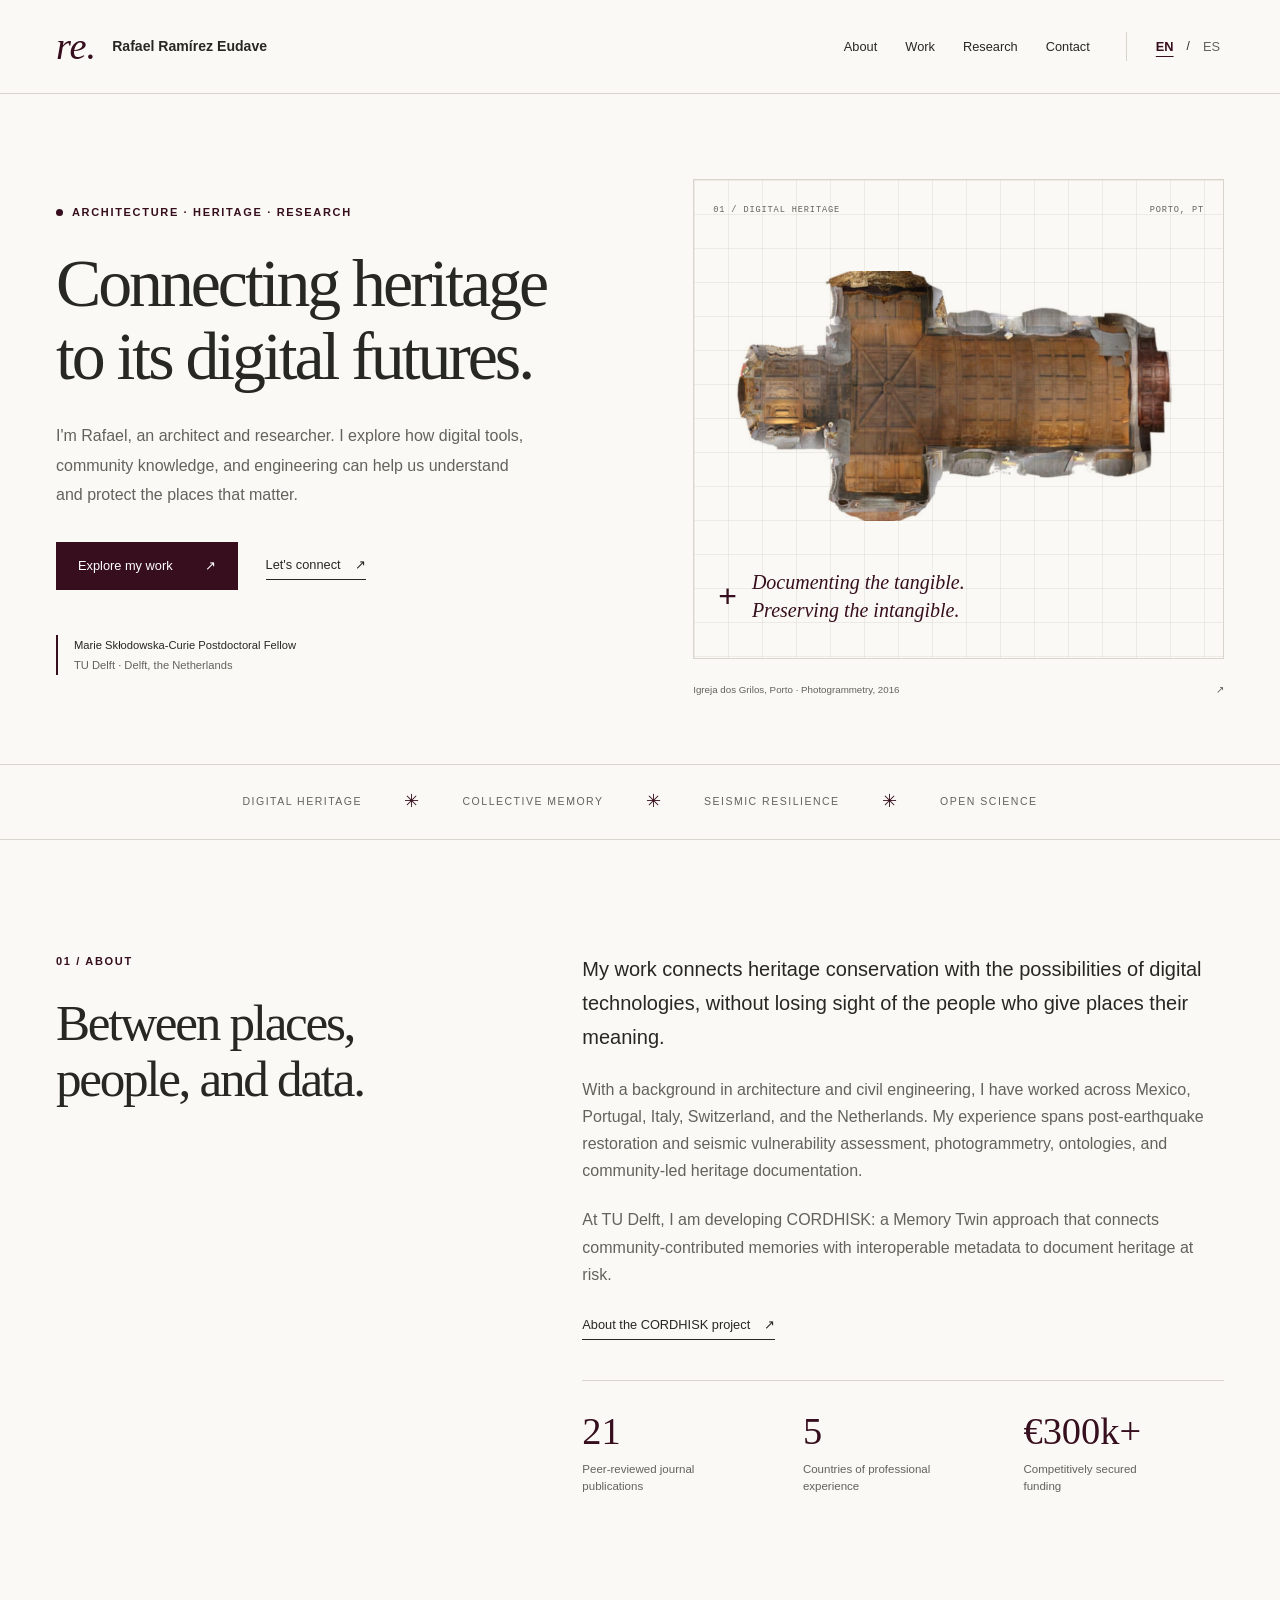
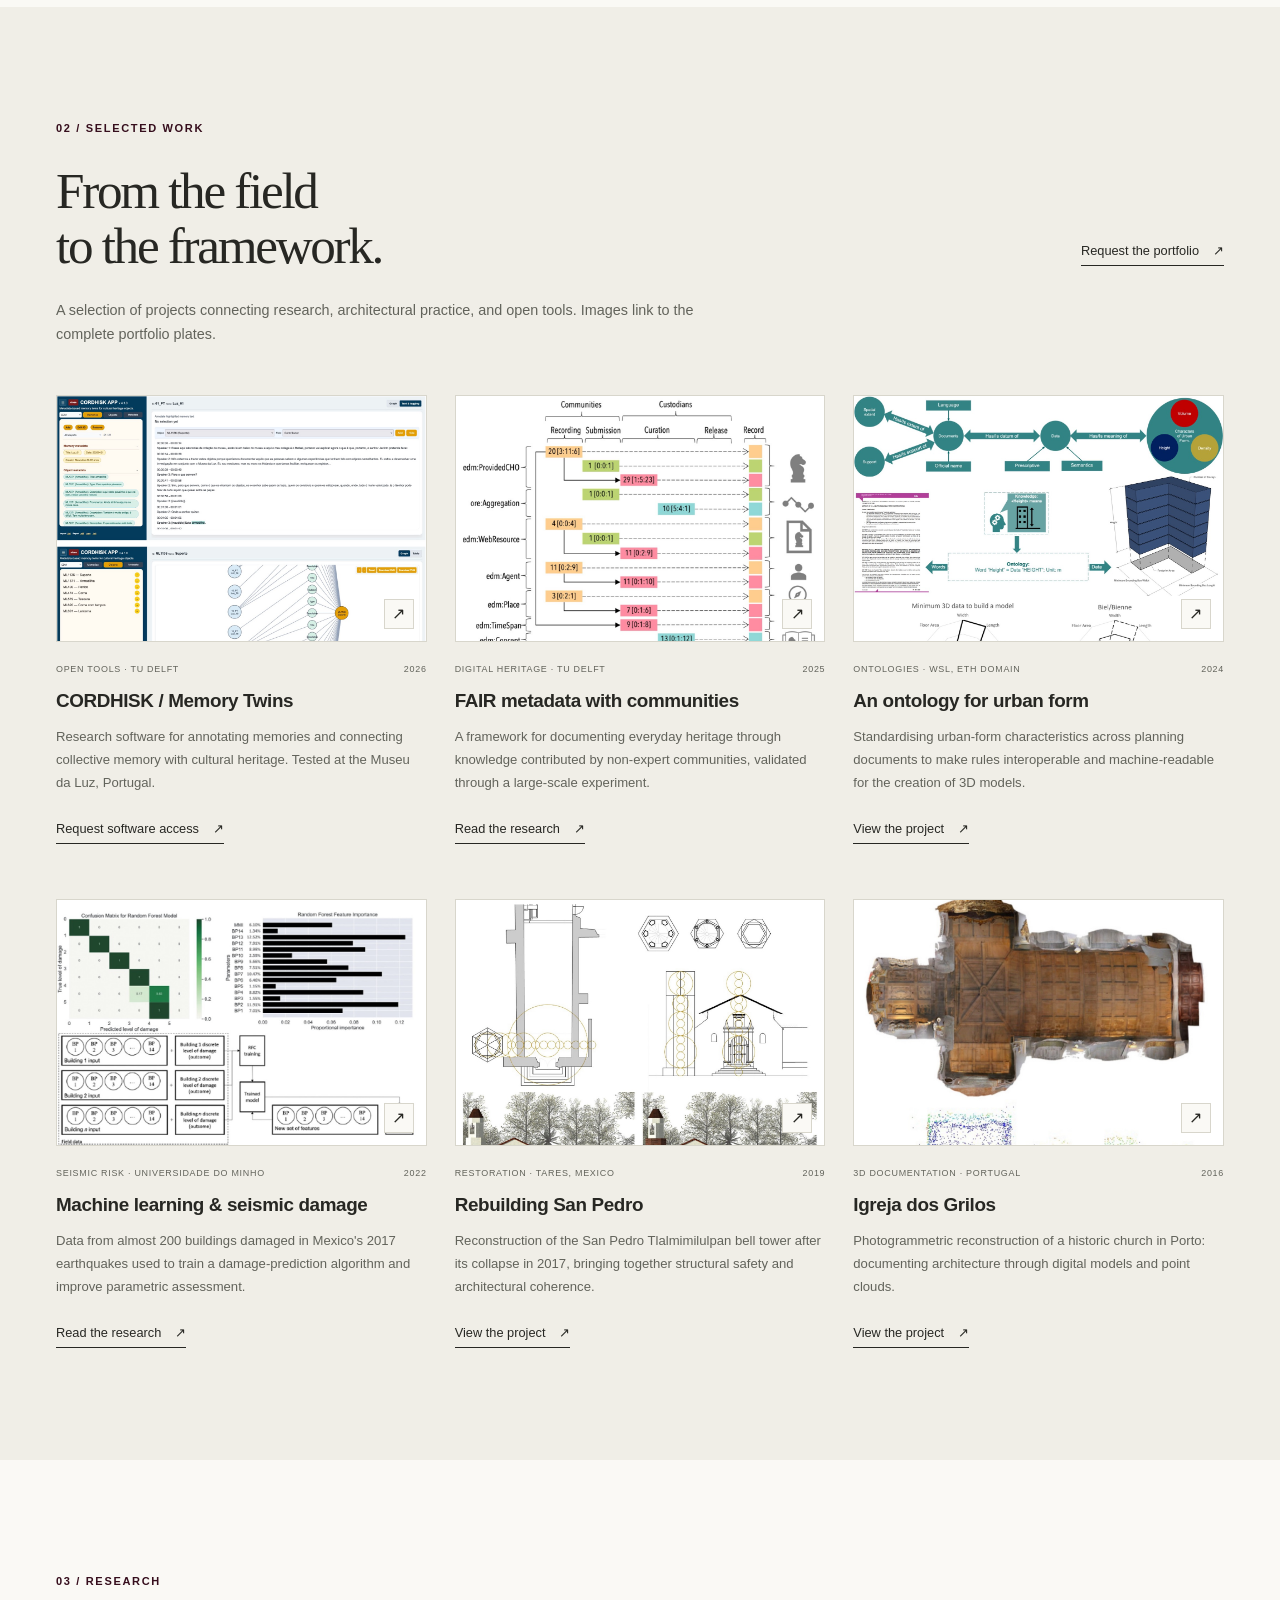
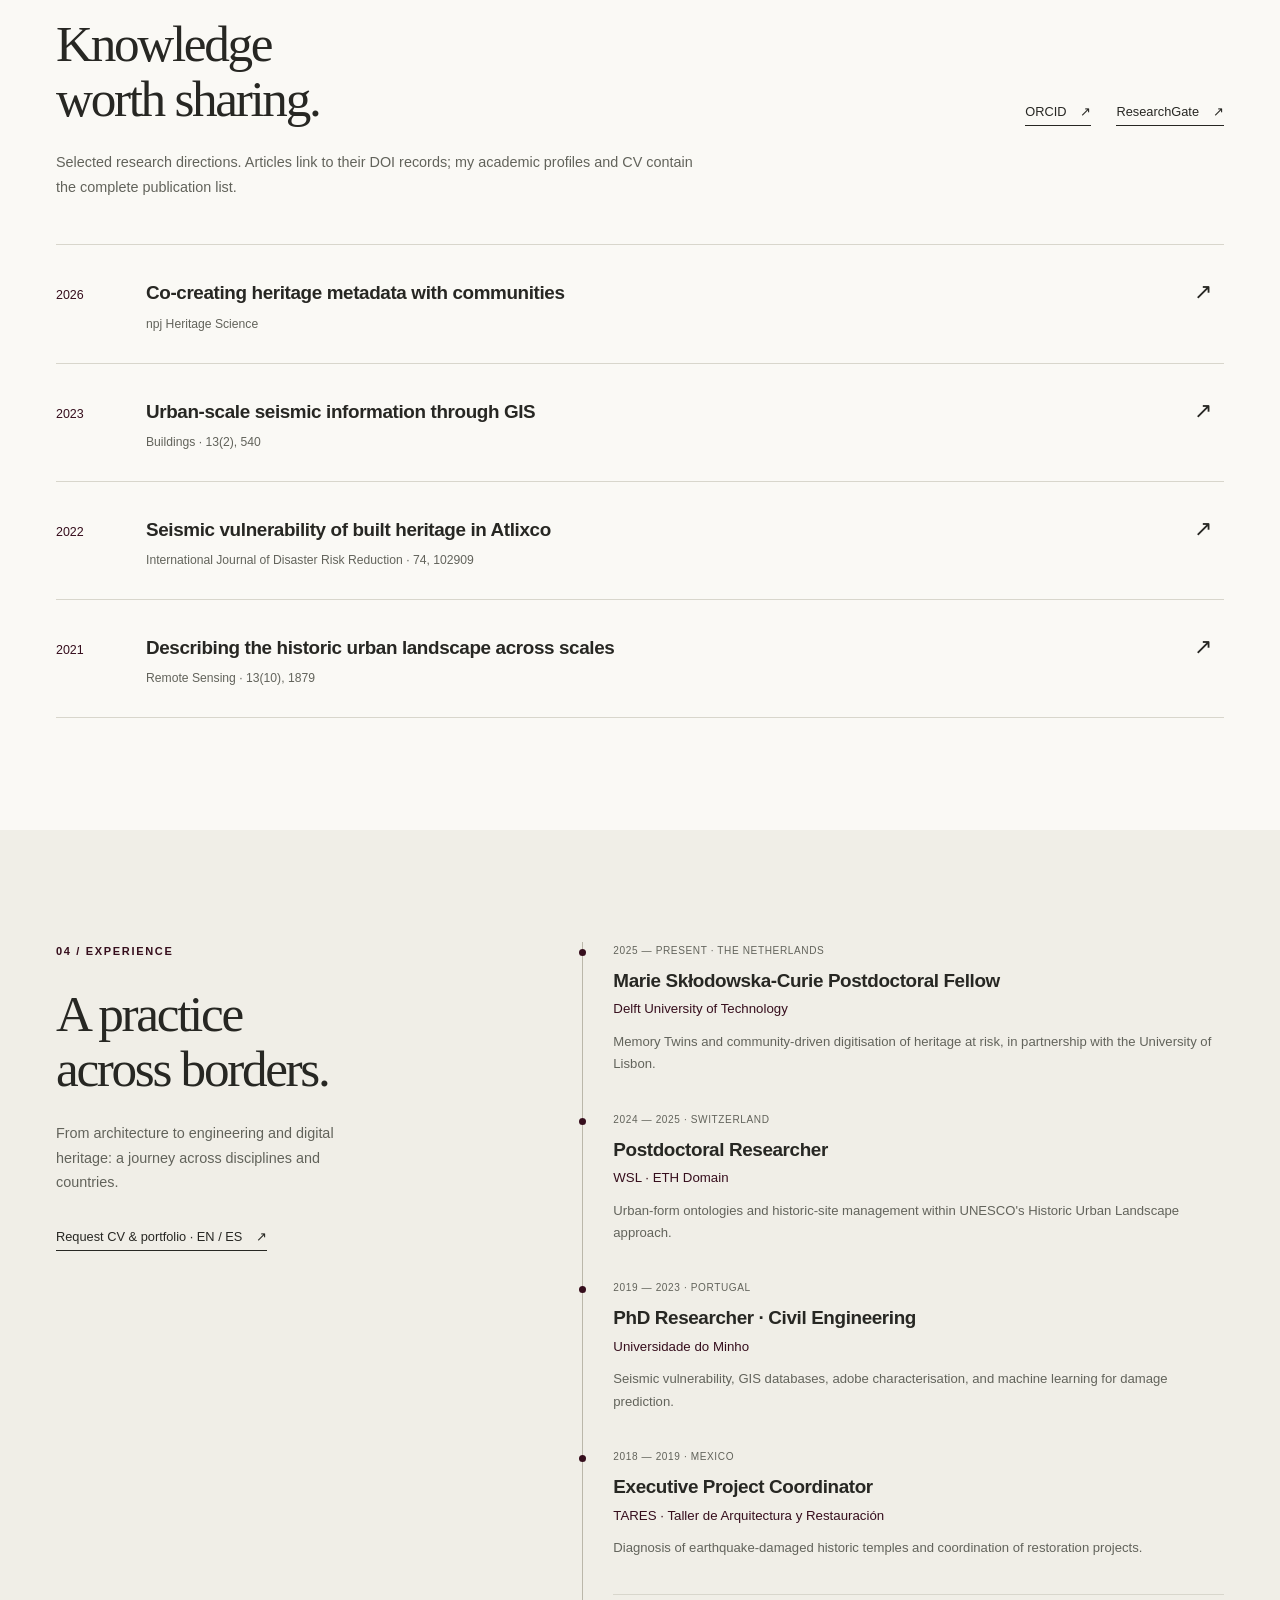
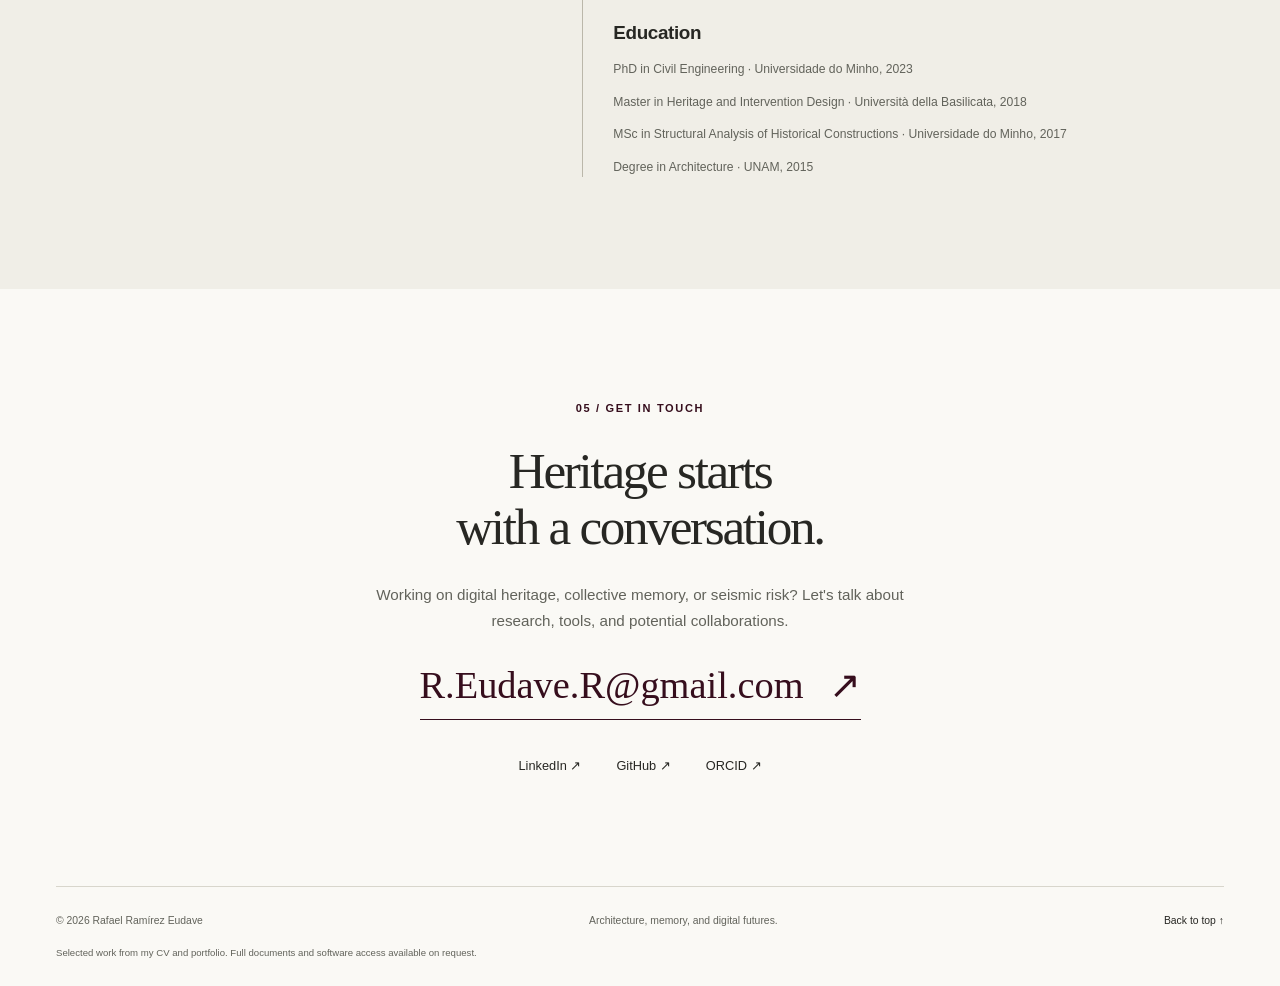
==== index.html @ 43db98e4 "Create bilingual personal website for GitHub Pages Co-authored-by: Copilot <223556219+Copilot@users." ====
<!doctype html>
<html lang="en">
<head>
  <meta charset="utf-8">
  <meta name="viewport" content="width=device-width, initial-scale=1">
  <title>Rafael Ramírez Eudave | Heritage, research &amp; digital futures</title>
  <meta name="description" content="Rafael Ramírez Eudave is an architect and researcher working across digital heritage, community memory, and seismic risk. Marie Skłodowska-Curie Fellow at TU Delft.">
  <meta name="theme-color" content="#360e1d">
  <meta property="og:title" content="Rafael Ramírez Eudave | Heritage, research &amp; digital futures">
  <meta property="og:description" content="Architecture, digital heritage, community memory, and seismic risk. Explore selected projects and research.">
  <meta property="og:type" content="website">
  <meta property="og:url" content="https://r-eudave.github.io/">
  <meta property="og:image" content="https://r-eudave.github.io/assets/heritage-model.jpg">
  <meta property="og:image:alt" content="Photogrammetric reconstruction of the Igreja dos Grilos in Porto">
  <link rel="canonical" href="https://r-eudave.github.io/">
  <link rel="alternate" hreflang="en" href="https://r-eudave.github.io/?lang=en">
  <link rel="alternate" hreflang="es" href="https://r-eudave.github.io/?lang=es">
  <link rel="alternate" hreflang="x-default" href="https://r-eudave.github.io/">
  <link rel="icon" href="assets/favicon.svg" type="image/svg+xml">
  <link rel="stylesheet" href="styles.css">
  <script src="script.js" defer></script>
</head>
<body>
  <a class="skip-link" href="#main" data-es="Saltar al contenido">Skip to content</a>
  <header class="site-header">
    <a class="wordmark" href="#home" aria-label="Rafael Ramírez Eudave"><span class="monogram" aria-hidden="true">re.</span><span>Rafael Ramírez Eudave</span></a>
    <nav aria-label="Main navigation" data-es-aria="Navegación principal">
      <a href="#about" data-es="Perfil">About</a>
      <a href="#work" data-es="Proyectos">Work</a>
      <a href="#research" data-es="Investigación">Research</a>
      <a href="#contact" data-es="Contacto">Contact</a>
    </nav>
    <div class="language-switch" role="group" aria-label="Language" data-es-aria="Idioma">
      <a href="?lang=en" lang="en" hreflang="en" data-language="en" aria-current="true">EN</a>
      <span aria-hidden="true">/</span>
      <a href="?lang=es" lang="es" hreflang="es" data-language="es">ES</a>
    </div>
  </header>

  <main id="main">
    <section class="hero section-wrap" id="home" aria-labelledby="hero-title">
      <div class="hero-copy">
        <p class="eyebrow"><span class="status-dot" aria-hidden="true"></span><span data-es="Arquitectura · Patrimonio · Investigación">Architecture · Heritage · Research</span></p>
        <h1 id="hero-title" data-es="Conectar el patrimonio con sus futuros digitales.">Connecting heritage<br>to its digital futures.</h1>
        <p class="hero-description" data-es="Soy Rafael, arquitecto e investigador. Exploro cómo las herramientas digitales, el conocimiento de las comunidades y la ingeniería pueden ayudarnos a comprender y proteger los lugares que importan.">I'm Rafael, an architect and researcher. I explore how digital tools, community knowledge, and engineering can help us understand and protect the places that matter.</p>
        <div class="hero-actions">
          <a class="button" href="#work"><span data-es="Explorar proyectos">Explore my work</span><span aria-hidden="true">↗</span></a>
          <a class="text-link" href="#contact"><span data-es="Hablemos">Let's connect</span><span aria-hidden="true">↗</span></a>
        </div>
        <div class="hero-affiliation"><span class="affiliation-rule" aria-hidden="true"></span><p><strong data-es="Investigador posdoctoral Marie Skłodowska-Curie">Marie Skłodowska-Curie Postdoctoral Fellow</strong><br><span data-es="TU Delft · Delft, Países Bajos">TU Delft · Delft, the Netherlands</span></p></div>
      </div>
      <figure class="hero-visual">
        <div class="drawing-label" aria-hidden="true"><span>01 / DIGITAL HERITAGE</span><span>PORTO, PT</span></div>
        <img src="assets/heritage-model.jpg" width="1475" height="780" fetchpriority="high" alt="Photogrammetric reconstruction showing the interior of the Igreja dos Grilos in Porto" data-es-alt="Reconstrucción fotogramétrica del interior de la Igreja dos Grilos en Oporto">
        <div class="visual-note"><span class="crosshair" aria-hidden="true">+</span><span data-es="Documentar lo tangible.<br>Preservar lo intangible." data-translation-html>Documenting the tangible.<br>Preserving the intangible.</span></div>
        <figcaption><span data-es="Igreja dos Grilos, Oporto · Fotogrametría, 2016">Igreja dos Grilos, Porto · Photogrammetry, 2016</span><span aria-hidden="true">↗</span></figcaption>
      </figure>
    </section>

    <div class="discipline-strip" aria-label="Research interests" data-es-aria="Áreas de investigación">
      <span data-es="Patrimonio digital">Digital heritage</span><span aria-hidden="true">✳</span>
      <span data-es="Memoria colectiva">Collective memory</span><span aria-hidden="true">✳</span>
      <span data-es="Resiliencia sísmica">Seismic resilience</span><span aria-hidden="true">✳</span>
      <span data-es="Ciencia abierta">Open science</span>
    </div>

    <section class="about section-wrap section-space" id="about" aria-labelledby="about-title">
      <div class="section-heading"><p class="eyebrow" data-es="01 / Perfil">01 / About</p><h2 id="about-title" data-es="Entre lugares,<br>personas y datos." data-translation-html>Between places,<br>people, and data.</h2></div>
      <div class="about-content">
        <p class="lead" data-es="Mi trabajo conecta la conservación del patrimonio con las posibilidades de las tecnologías digitales, sin perder de vista a las personas que dan significado a los lugares.">My work connects heritage conservation with the possibilities of digital technologies, without losing sight of the people who give places their meaning.</p>
        <p data-es="Con formación en arquitectura e ingeniería civil, he trabajado en México, Portugal, Italia, Suiza y los Países Bajos. Mi experiencia abarca desde la restauración posterior a terremotos y el análisis de vulnerabilidad sísmica hasta la fotogrametría, las ontologías y la documentación del patrimonio con comunidades.">With a background in architecture and civil engineering, I have worked across Mexico, Portugal, Italy, Switzerland, and the Netherlands. My experience spans post-earthquake restoration and seismic vulnerability assessment, photogrammetry, ontologies, and community-led heritage documentation.</p>
        <p data-es="En TU Delft desarrollo el proyecto CORDHISK: una aproximación a los gemelos de memoria que conecta los recuerdos de las comunidades con metadatos interoperables para documentar el patrimonio en riesgo.">At TU Delft, I am developing CORDHISK: a Memory Twin approach that connects community-contributed memories with interoperable metadata to document heritage at risk.</p>
        <a class="text-link" href="https://doi.org/10.3030/101149833"><span data-es="Conocer el proyecto CORDHISK">About the CORDHISK project</span><span aria-hidden="true">↗</span></a>
        <dl class="facts">
          <div><dt>21</dt><dd data-es="Publicaciones en revistas científicas">Peer-reviewed journal publications</dd></div>
          <div><dt>5</dt><dd data-es="Países de experiencia profesional">Countries of professional experience</dd></div>
          <div><dt>€300k+</dt><dd data-es="Financiación competitiva obtenida">Competitively secured funding</dd></div>
        </dl>
      </div>
    </section>

    <section class="work-section section-space" id="work" aria-labelledby="work-title">
      <div class="section-wrap">
        <div class="section-top"><div><p class="eyebrow" data-es="02 / Proyectos seleccionados">02 / Selected work</p><h2 id="work-title" data-es="Del trabajo de campo<br>al marco digital." data-translation-html>From the field<br>to the framework.</h2></div><a class="text-link" href="mailto:R.Eudave.R@gmail.com?subject=Portfolio%20request"><span data-es="Solicitar el portafolio">Request the portfolio</span><span aria-hidden="true">↗</span></a></div>
        <p class="section-intro" data-es="Una selección de proyectos que conectan investigación, práctica arquitectónica y herramientas abiertas. Las imágenes enlazan con las láminas completas del portafolio.">A selection of projects connecting research, architectural practice, and open tools. Images link to the complete portfolio plates.</p>
        <div class="project-grid">
          <article class="project-card">
            <a class="project-image" href="assets/project-25.jpg"><img src="assets/project-25.jpg" width="1330" height="1600" loading="lazy" decoding="async" alt="Portfolio plate showing the CORDHISK browser interface" data-es-alt="Lámina del portafolio con la interfaz web de CORDHISK"><span class="image-arrow" aria-hidden="true">↗</span></a>
            <p class="project-meta"><span data-es="Herramientas abiertas · TU Delft">Open tools · TU Delft</span><span>2026</span></p>
            <h3>CORDHISK / Memory Twins</h3>
            <p data-es="Software de investigación para anotar recuerdos y conectar la memoria colectiva con el patrimonio cultural. Probado en el Museu da Luz, Portugal.">Research software for annotating memories and connecting collective memory with cultural heritage. Tested at the Museu da Luz, Portugal.</p>
            <a class="text-link" href="mailto:R.Eudave.R@gmail.com?subject=CORDHISK%20software%20access"><span data-es="Solicitar acceso al software">Request software access</span><span aria-hidden="true">↗</span></a>
          </article>
          <article class="project-card">
            <a class="project-image" href="assets/project-24.jpg"><img src="assets/project-24.jpg" width="1184" height="1600" loading="lazy" decoding="async" alt="Diagrams and survey findings for community-created heritage metadata" data-es-alt="Diagramas y resultados de encuestas sobre metadatos patrimoniales creados con comunidades"><span class="image-arrow" aria-hidden="true">↗</span></a>
            <p class="project-meta"><span data-es="Patrimonio digital · TU Delft">Digital heritage · TU Delft</span><span>2025</span></p>
            <h3 data-es="Metadatos FAIR con comunidades">FAIR metadata with communities</h3>
            <p data-es="Un marco para documentar el patrimonio cotidiano a partir del conocimiento de comunidades no expertas, validado mediante un experimento a gran escala.">A framework for documenting everyday heritage through knowledge contributed by non-expert communities, validated through a large-scale experiment.</p>
            <a class="text-link" href="https://doi.org/10.1038/s40494-026-02706-1"><span data-es="Leer la investigación">Read the research</span><span aria-hidden="true">↗</span></a>
          </article>
          <article class="project-card">
            <a class="project-image" href="assets/project-22.jpg"><img src="assets/project-22.jpg" width="1324" height="1600" loading="lazy" decoding="async" alt="Ontology structure and diagrams describing urban-form regulations" data-es-alt="Estructura de la ontología y diagramas de normativas sobre forma urbana"><span class="image-arrow" aria-hidden="true">↗</span></a>
            <p class="project-meta"><span data-es="Ontologías · WSL, ámbito de las ETH">Ontologies · WSL, ETH Domain</span><span>2024</span></p>
            <h3 data-es="Una ontología de la forma urbana">An ontology for urban form</h3>
            <p data-es="Estandarización de las características de la forma urbana en documentos de planificación para hacer las reglas interoperables y legibles por máquinas en la creación de modelos 3D.">Standardising urban-form characteristics across planning documents to make rules interoperable and machine-readable for the creation of 3D models.</p>
            <a class="text-link" href="assets/project-22.jpg"><span data-es="Ver el proyecto">View the project</span><span aria-hidden="true">↗</span></a>
          </article>
          <article class="project-card">
            <a class="project-image" href="assets/project-20.jpg"><img src="assets/project-20.jpg" width="1037" height="1600" loading="lazy" decoding="async" alt="Machine-learning workflow and results for predicting seismic damage" data-es-alt="Proceso y resultados de aprendizaje automático para predecir daños sísmicos"><span class="image-arrow" aria-hidden="true">↗</span></a>
            <p class="project-meta"><span data-es="Riesgo sísmico · Universidade do Minho">Seismic risk · Universidade do Minho</span><span>2022</span></p>
            <h3 data-es="Aprendizaje automático y daños sísmicos">Machine learning &amp; seismic damage</h3>
            <p data-es="Datos de casi 200 edificios dañados por los sismos de 2017 en México para entrenar un algoritmo de predicción de daños y mejorar la evaluación paramétrica.">Data from almost 200 buildings damaged in Mexico's 2017 earthquakes used to train a damage-prediction algorithm and improve parametric assessment.</p>
            <a class="text-link" href="https://doi.org/10.1080/15583058.2023.2200739"><span data-es="Leer la investigación">Read the research</span><span aria-hidden="true">↗</span></a>
          </article>
          <article class="project-card">
            <a class="project-image" href="assets/project-16.jpg"><img src="assets/project-16.jpg" width="1368" height="1600" loading="lazy" decoding="async" alt="Architectural drawings and reconstruction photographs of the San Pedro Tlalmimilulpan bell tower" data-es-alt="Dibujos arquitectónicos y fotografías de la reconstrucción del campanario de San Pedro Tlalmimilulpan"><span class="image-arrow" aria-hidden="true">↗</span></a>
            <p class="project-meta"><span data-es="Restauración · TARES, México">Restoration · TARES, Mexico</span><span>2019</span></p>
            <h3 data-es="Reconstruir San Pedro">Rebuilding San Pedro</h3>
            <p data-es="Reconstrucción del campanario de San Pedro Tlalmimilulpan tras su colapso en 2017, integrando seguridad estructural y coherencia arquitectónica.">Reconstruction of the San Pedro Tlalmimilulpan bell tower after its collapse in 2017, bringing together structural safety and architectural coherence.</p>
            <a class="text-link" href="assets/project-16.jpg"><span data-es="Ver el proyecto">View the project</span><span aria-hidden="true">↗</span></a>
          </article>
          <article class="project-card">
            <a class="project-image" href="assets/project-10.jpg"><img src="assets/project-10.jpg" width="1368" height="1600" loading="lazy" decoding="async" alt="Photogrammetric model and point cloud of the Igreja dos Grilos in Porto" data-es-alt="Modelo fotogramétrico y nube de puntos de la Igreja dos Grilos en Oporto"><span class="image-arrow" aria-hidden="true">↗</span></a>
            <p class="project-meta"><span data-es="Documentación 3D · Portugal">3D documentation · Portugal</span><span>2016</span></p>
            <h3>Igreja dos Grilos</h3>
            <p data-es="Reconstrucción fotogramétrica de una iglesia histórica de Oporto: documentar la arquitectura mediante modelos digitales y nubes de puntos.">Photogrammetric reconstruction of a historic church in Porto: documenting architecture through digital models and point clouds.</p>
            <a class="text-link" href="assets/project-10.jpg"><span data-es="Ver el proyecto">View the project</span><span aria-hidden="true">↗</span></a>
          </article>
        </div>
      </div>
    </section>

    <section class="research section-wrap section-space" id="research" aria-labelledby="research-title">
      <div class="section-top"><div><p class="eyebrow" data-es="03 / Investigación">03 / Research</p><h2 id="research-title" data-es="Conocimiento<br>para compartir." data-translation-html>Knowledge<br>worth sharing.</h2></div><div class="research-profiles"><a class="text-link" href="https://orcid.org/0000-0003-0733-6685">ORCID <span aria-hidden="true">↗</span></a><a class="text-link" href="https://www.researchgate.net/profile/Rafael-Ramirez-Eudave">ResearchGate <span aria-hidden="true">↗</span></a></div></div>
      <p class="section-intro" data-es="Líneas de trabajo seleccionadas. Los artículos enlazan con sus registros DOI; la lista completa de publicaciones se encuentra en mis perfiles académicos y en el CV.">Selected research directions. Articles link to their DOI records; my academic profiles and CV contain the complete publication list.</p>
      <div class="research-list">
        <a class="research-row" href="https://doi.org/10.1038/s40494-026-02706-1"><span class="research-year">2026</span><div><h3 data-es="Co-creación de metadatos patrimoniales con comunidades">Co-creating heritage metadata with communities</h3><p>npj Heritage Science</p></div><span class="row-arrow" aria-hidden="true">↗</span></a>
        <a class="research-row" href="https://doi.org/10.3390/buildings13020540"><span class="research-year">2023</span><div><h3 data-es="Información sísmica a escala urbana mediante SIG">Urban-scale seismic information through GIS</h3><p>Buildings · 13(2), 540</p></div><span class="row-arrow" aria-hidden="true">↗</span></a>
        <a class="research-row" href="https://doi.org/10.1016/j.ijdrr.2022.102909"><span class="research-year">2022</span><div><h3 data-es="Vulnerabilidad sísmica del patrimonio construido en Atlixco">Seismic vulnerability of built heritage in Atlixco</h3><p>International Journal of Disaster Risk Reduction · 74, 102909</p></div><span class="row-arrow" aria-hidden="true">↗</span></a>
        <a class="research-row" href="https://doi.org/10.3390/rs13101879"><span class="research-year">2021</span><div><h3 data-es="Describir el paisaje urbano histórico a distintas escalas">Describing the historic urban landscape across scales</h3><p>Remote Sensing · 13(10), 1879</p></div><span class="row-arrow" aria-hidden="true">↗</span></a>
      </div>
    </section>

    <section class="experience-section section-space" id="experience" aria-labelledby="experience-title">
      <div class="section-wrap experience">
        <div><p class="eyebrow" data-es="04 / Trayectoria">04 / Experience</p><h2 id="experience-title" data-es="Una práctica<br>sin fronteras." data-translation-html>A practice<br>across borders.</h2><p data-es="De la arquitectura a la ingeniería y al patrimonio digital: una trayectoria entre disciplinas y países.">From architecture to engineering and digital heritage: a journey across disciplines and countries.</p><a class="text-link" href="mailto:R.Eudave.R@gmail.com?subject=CV%20and%20portfolio%20request"><span data-es="Solicitar CV y portafolio · EN / ES">Request CV &amp; portfolio · EN / ES</span><span aria-hidden="true">↗</span></a></div>
        <div class="timeline">
          <article><p class="timeline-date" data-es="2025 — Actualidad · Países Bajos">2025 — Present · the Netherlands</p><h3 data-es="Investigador posdoctoral Marie Skłodowska-Curie">Marie Skłodowska-Curie Postdoctoral Fellow</h3><p class="institution">Delft University of Technology</p><p data-es="Gemelos de memoria y digitalización del patrimonio en riesgo con comunidades, en colaboración con la Universidade de Lisboa.">Memory Twins and community-driven digitisation of heritage at risk, in partnership with the University of Lisbon.</p></article>
          <article><p class="timeline-date" data-es="2024 — 2025 · Suiza">2024 — 2025 · Switzerland</p><h3 data-es="Investigador posdoctoral">Postdoctoral Researcher</h3><p class="institution">WSL · ETH Domain</p><p data-es="Ontologías de la forma urbana y gestión de sitios históricos en el marco del Paisaje Urbano Histórico de la UNESCO.">Urban-form ontologies and historic-site management within UNESCO's Historic Urban Landscape approach.</p></article>
          <article><p class="timeline-date">2019 — 2023 · Portugal</p><h3 data-es="Investigador doctoral · Ingeniería Civil">PhD Researcher · Civil Engineering</h3><p class="institution">Universidade do Minho</p><p data-es="Vulnerabilidad sísmica, bases de datos SIG, caracterización del adobe y aprendizaje automático para predecir daños.">Seismic vulnerability, GIS databases, adobe characterisation, and machine learning for damage prediction.</p></article>
          <article><p class="timeline-date" data-es="2018 — 2019 · México">2018 — 2019 · Mexico</p><h3 data-es="Coordinador de proyectos ejecutivos">Executive Project Coordinator</h3><p class="institution">TARES · Taller de Arquitectura y Restauración</p><p data-es="Diagnóstico de templos históricos dañados por sismos y coordinación de proyectos de restauración.">Diagnosis of earthquake-damaged historic temples and coordination of restoration projects.</p></article>
          <div class="education"><h3 data-es="Formación">Education</h3><p data-es="Doctorado en Ingeniería Civil · Universidade do Minho, 2023">PhD in Civil Engineering · Universidade do Minho, 2023</p><p data-es="Máster en Patrimonio y Proyecto · Università della Basilicata, 2018">Master in Heritage and Intervention Design · Università della Basilicata, 2018</p><p data-es="Máster en Análisis Estructural de Construcciones Históricas · Universidade do Minho, 2017">MSc in Structural Analysis of Historical Constructions · Universidade do Minho, 2017</p><p data-es="Licenciatura en Arquitectura · UNAM, 2015">Degree in Architecture · UNAM, 2015</p></div>
        </div>
      </div>
    </section>

    <section class="contact section-wrap section-space" id="contact" aria-labelledby="contact-title">
      <p class="eyebrow" data-es="05 / Contacto">05 / Get in touch</p>
      <h2 id="contact-title" data-es="El patrimonio empieza<br>con una conversación." data-translation-html>Heritage starts<br>with a conversation.</h2>
      <p data-es="¿Trabajas en patrimonio digital, memoria colectiva o riesgo sísmico? Hablemos de investigación, herramientas y posibles colaboraciones.">Working on digital heritage, collective memory, or seismic risk? Let's talk about research, tools, and potential collaborations.</p>
      <a class="contact-email" href="mailto:R.Eudave.R@gmail.com">R.Eudave.R@gmail.com <span aria-hidden="true">↗</span></a>
      <div class="contact-links"><a href="https://nl.linkedin.com/in/reudave">LinkedIn <span aria-hidden="true">↗</span></a><a href="https://github.com/r-eudave">GitHub <span aria-hidden="true">↗</span></a><a href="https://orcid.org/0000-0003-0733-6685">ORCID <span aria-hidden="true">↗</span></a></div>
    </section>
  </main>

  <footer class="site-footer section-wrap">
    <p>© <span id="year">2026</span> Rafael Ramírez Eudave</p>
    <p data-es="Arquitectura, memoria y futuros digitales.">Architecture, memory, and digital futures.</p>
    <a href="#home"><span data-es="Volver arriba">Back to top</span> ↑</a>
    <p class="source-credit" data-es="Una selección de mi CV y portafolio. Documentos completos y acceso al software disponibles bajo solicitud.">Selected work from my CV and portfolio. Full documents and software access available on request.</p>
  </footer>
  <noscript><p class="noscript-note">This page is available in English without JavaScript. Enable JavaScript to use the Spanish version. / Esta página está disponible en inglés sin JavaScript. Activa JavaScript para ver la versión en español.</p></noscript>
</body>
</html>
---- styles.css ----
:root {
  color-scheme: light;
  --ink: #272723;
  --muted: #62635b;
  --paper: #faf9f5;
  --panel: #f0eee7;
  --wine: #360e1d;
  --line: #d8d6cc;
  --serif: Georgia, "Times New Roman", serif;
  --sans: -apple-system, BlinkMacSystemFont, "Segoe UI", Arial, sans-serif;
}
* { box-sizing: border-box; }
html { scroll-behavior: smooth; scroll-padding-top: 100px; }
body { margin: 0; background: var(--paper); color: var(--ink); font: 16px/1.7 var(--sans); }
a { color: inherit; text-underline-offset: 5px; }
a:hover { color: var(--wine); }
a:focus-visible { outline: 3px solid #1d6ab3; outline-offset: 6px; }
img { max-width: 100%; display: block; }
h1, h2, h3, p, figure { margin: 0; }
h1, h2 { font-family: var(--serif); font-weight: 400; letter-spacing: -.045em; line-height: 1.08; }
h1 { font-size: clamp(3.2rem, 5.3vw, 5.6rem); }
h2 { font-size: clamp(2.6rem, 4vw, 4rem); }
h3 { font-size: 1.18rem; font-weight: 550; line-height: 1.4; letter-spacing: -.02em; }
p { color: var(--muted); }
.section-wrap { width: min(1280px, calc(100% - 112px)); margin-inline: auto; }
.section-space { padding-block: 112px; }
.eyebrow { font-size: .69rem; letter-spacing: .15em; text-transform: uppercase; font-weight: 650; margin-bottom: 25px; color: var(--wine); }
.site-header { min-height: 94px; display: flex; align-items: center; gap: 36px; padding: 18px 56px; border-bottom: 1px solid var(--line); }
.wordmark { display: flex; align-items: center; gap: 16px; text-decoration: none; font-size: .88rem; font-weight: 600; margin-right: auto; }
.monogram { font: italic 2.4rem/1 var(--serif); color: var(--wine); }
.site-header nav { display: flex; gap: 28px; }
.site-header nav a, .language-switch a { text-decoration: none; font-size: .8rem; }
.site-header nav a:hover { text-decoration: underline; }
.language-switch { display: flex; gap: 9px; align-items: center; border-left: 1px solid var(--line); padding-left: 25px; font-size: .75rem; }
.language-switch a { color: var(--muted); padding: 4px; }
.language-switch a[aria-current="true"] { color: var(--wine); font-weight: 750; text-decoration: underline; }
.skip-link { position: absolute; top: -100px; left: 16px; z-index: 10; background: var(--paper); padding: 12px; }
.skip-link:focus { top: 8px; }
.hero { display: grid; grid-template-columns: 1.08fr 1fr; gap: 64px; padding-block: 85px 65px; align-items: center; }
.hero .eyebrow { display: flex; align-items: center; gap: 9px; }
.status-dot { width: 7px; height: 7px; background: var(--wine); border-radius: 50%; flex-shrink: 0; }
.hero-description { max-width: 470px; font-size: 1rem; margin-top: 28px; line-height: 1.85; }
.hero-actions { display: flex; align-items: center; gap: 28px; margin-top: 32px; }
.button { display: inline-flex; align-items: center; justify-content: space-between; gap: 32px; padding: 13px 22px; background: var(--wine); color: #fff; font-size: .8rem; text-decoration: none; }
.button:hover { background: #552338; color: #fff; }
.text-link { display: inline-flex; gap: 14px; align-items: baseline; font-size: .8rem; text-decoration: none; border-bottom: 1px solid currentColor; padding-block: 3px; }
.hero-affiliation { display: flex; align-items: stretch; gap: 16px; margin-top: 45px; }
.hero-affiliation p { font-size: .7rem; line-height: 1.8; }
.hero-affiliation strong { font-weight: 500; color: var(--ink); }
.affiliation-rule { width: 2px; background: var(--wine); }
.hero-visual { position: relative; align-self: stretch; display: flex; flex-direction: column; justify-content: center; padding-top: 25px; }
.hero-visual::before { content: ""; position: absolute; inset: 0 0 40px; border: 1px solid var(--line); background-image: linear-gradient(#d8d6cc66 1px, transparent 1px), linear-gradient(90deg, #d8d6cc66 1px, transparent 1px); background-size: 34px 34px; z-index: -1; }
.drawing-label { display: flex; justify-content: space-between; font: .54rem/1.4 monospace; color: var(--muted); padding: 0 20px 40px; letter-spacing: .1em; }
.hero-visual img { width: 100%; height: 280px; object-fit: contain; mix-blend-mode: multiply; padding: 15px; }
.visual-note { display: flex; align-items: center; gap: 15px; padding: 32px 25px 45px; color: var(--wine); font: italic 1.25rem/1.4 var(--serif); }
.crosshair { font: 2rem var(--sans); font-weight: 200; }
figcaption { margin-top: auto; padding-top: 13px; display: flex; gap: 10px; justify-content: space-between; font-size: .61rem; color: var(--muted); }
.discipline-strip { display: flex; justify-content: center; align-items: center; flex-wrap: wrap; gap: 24px 42px; padding: 22px; border-block: 1px solid var(--line); color: var(--muted); font-size: .66rem; letter-spacing: .14em; text-transform: uppercase; }
.discipline-strip [aria-hidden] { color: var(--wine); font-size: 1.1rem; }
.about { display: grid; grid-template-columns: .85fr 1.25fr; gap: 90px; }
.about-content > p { margin-bottom: 22px; }
.about-content .lead { color: var(--ink); font-size: 1.25rem; line-height: 1.7; }
.facts { display: grid; grid-template-columns: repeat(3, 1fr); gap: 20px; border-top: 1px solid var(--line); margin: 40px 0 0; padding-top: 28px; }
.facts dt { color: var(--wine); font: 2.4rem var(--serif); }
.facts dd { margin: 8px 0 0; max-width: 140px; color: var(--muted); font-size: .72rem; line-height: 1.5; }
.work-section, .experience-section { background: var(--panel); }
.section-top { display: flex; justify-content: space-between; align-items: flex-end; gap: 40px; }
.section-top > .text-link { margin-bottom: 8px; white-space: nowrap; }
.section-intro { margin-top: 24px; max-width: 660px; font-size: .9rem; }
.project-grid { display: grid; grid-template-columns: repeat(3, 1fr); gap: 55px 28px; margin-top: 48px; }
.project-image { position: relative; display: block; overflow: hidden; background: #fff; border: 1px solid var(--line); }
.project-image img { width: 100%; height: 245px; object-fit: cover; object-position: top; transition: transform .3s ease; }
.project-image:hover img { transform: scale(1.03); }
.image-arrow { position: absolute; right: 12px; bottom: 12px; display: grid; place-items: center; width: 30px; height: 30px; background: var(--paper); border: 1px solid var(--line); }
.project-meta { display: flex; justify-content: space-between; gap: 12px; font-size: .56rem; text-transform: uppercase; letter-spacing: .08em; margin: 20px 0 11px; }
.project-card > p:not(.project-meta) { font-size: .82rem; line-height: 1.75; margin-top: 12px; }
.project-card > .text-link { margin-top: 20px; }
.research-profiles { display: flex; gap: 25px; }
.research-list { margin-top: 45px; border-top: 1px solid var(--line); }
.research-row { display: grid; grid-template-columns: 70px 1fr 30px; gap: 20px; padding: 28px 0; border-bottom: 1px solid var(--line); text-decoration: none; align-items: baseline; }
.research-row:hover { background: var(--panel); }
.research-year { font-size: .78rem; color: var(--wine); }
.research-row p { font-size: .76rem; margin-top: 7px; }
.row-arrow { font-size: 1.4rem; }
.experience { display: grid; grid-template-columns: .85fr 1.25fr; gap: 90px; }
.experience > div > p:not(.eyebrow) { max-width: 320px; font-size: .9rem; margin-top: 25px; }
.experience > div > .text-link { margin-top: 28px; }
.timeline { border-left: 1px solid #bbb7aa; padding-left: 30px; }
.timeline article { position: relative; padding-bottom: 35px; }
.timeline article::before { content: ""; width: 7px; height: 7px; border-radius: 50%; background: var(--wine); position: absolute; left: -34px; top: 7px; }
.timeline-date { font-size: .63rem; text-transform: uppercase; letter-spacing: .06em; margin-bottom: 9px; }
.timeline article .institution { color: var(--wine); font-size: .83rem; margin-top: 4px; }
.timeline article p:last-child { font-size: .82rem; margin-top: 10px; }
.education { border-top: 1px solid var(--line); padding-top: 25px; }
.education p { font-size: .76rem; margin-top: 12px; }
.contact { text-align: center; padding-block: 110px; }
.contact > p:not(.eyebrow) { max-width: 550px; margin: 28px auto; font-size: .95rem; }
.contact-email { display: inline-flex; align-items: baseline; gap: 25px; font: clamp(1.2rem, 3vw, 2.5rem) var(--serif); color: var(--wine); padding-bottom: 12px; border-bottom: 1px solid var(--wine); text-decoration: none; }
.contact-links { display: flex; justify-content: center; gap: 35px; margin-top: 35px; font-size: .8rem; }
.contact-links a { text-decoration: none; }
.contact-links a:hover { text-decoration: underline; }
.site-footer { display: flex; flex-wrap: wrap; align-items: center; justify-content: space-between; gap: 15px; padding-block: 25px; border-top: 1px solid var(--line); font-size: .65rem; }
.site-footer > a { text-decoration: none; }
.source-credit { width: 100%; font-size: .6rem; }
.noscript-note { text-align: center; padding: 20px; font-size: .8rem; }
@media (min-width: 1600px) {
  .hero { padding-block: 110px 90px; }
}
@media (max-width: 1050px) {
  .section-wrap { width: calc(100% - 64px); }
  .site-header { padding-inline: 32px; gap: 20px; }
  .site-header nav { gap: 18px; }
  .hero { gap: 32px; }
  .hero-actions { gap: 20px; }
  .about, .experience { gap: 45px; }
  .project-grid { grid-template-columns: repeat(2, 1fr); }
  .section-space { padding-block: 85px; }
}
@media (max-width: 720px) {
  html { scroll-padding-top: 24px; }
  .section-wrap { width: calc(100% - 40px); }
  .site-header { flex-wrap: wrap; padding: 18px 20px; gap: 15px; }
  .wordmark { font-size: .76rem; gap: 10px; }
  .monogram { font-size: 2rem; }
  .site-header nav { order: 3; justify-content: space-between; width: 100%; padding-top: 10px; border-top: 1px solid var(--line); }
  .language-switch { padding-left: 12px; gap: 4px; }
  .hero { grid-template-columns: 1fr; padding-block: 50px; gap: 45px; }
  h1 { font-size: clamp(3rem, 10.5vw, 4.8rem); }
  .hero-description { max-width: 100%; }
  .hero-visual img { height: auto; }
  .drawing-label { padding-bottom: 18px; }
  .visual-note { padding-block: 15px 35px; }
  .discipline-strip { gap: 12px 18px; font-size: .55rem; padding-inline: 20px; }
  .discipline-strip [aria-hidden] { display: none; }
  .about, .experience { grid-template-columns: 1fr; gap: 30px; }
  .section-space { padding-block: 65px; }
  .section-top { flex-direction: column; align-items: flex-start; gap: 20px; }
  .project-grid { gap: 40px 20px; margin-top: 35px; }
  .project-image img { height: 210px; }
  .project-meta { font-size: .52rem; }
  .research-row { grid-template-columns: 45px 1fr 20px; gap: 12px; padding-block: 24px; }
  .research-row h3 { font-size: 1rem; }
  .site-footer > p:nth-child(2) { width: 100%; order: 3; }
  .source-credit { order: 4; }
}
@media (max-width: 480px) {
  .project-grid { grid-template-columns: 1fr; }
  .project-image img { height: 260px; }
  .facts { gap: 12px; }
  .facts dt { font-size: 2rem; }
  .facts dd { font-size: .65rem; }
  .hero-actions { gap: 18px; }
  .button { gap: 18px; padding-inline: 18px; }
  .contact-links { gap: 25px; }
}
@media (prefers-reduced-motion: reduce) {
  html { scroll-behavior: auto; }
  .project-image img { transition: none; }
}
@media print {
  .site-header, .hero-actions, .language-switch, .discipline-strip, .project-image, .hero-visual, .contact-links { display: none; }
  .section-wrap { width: 100%; }
  .section-space, .hero { padding-block: 25px; }
  .hero, .about, .experience { display: block; }
  .project-grid { grid-template-columns: repeat(2, 1fr); }
  body { font-size: 11pt; background: white; }
  h1, h2 { font-size: 28pt; }
  article, .research-row { break-inside: avoid; }
}
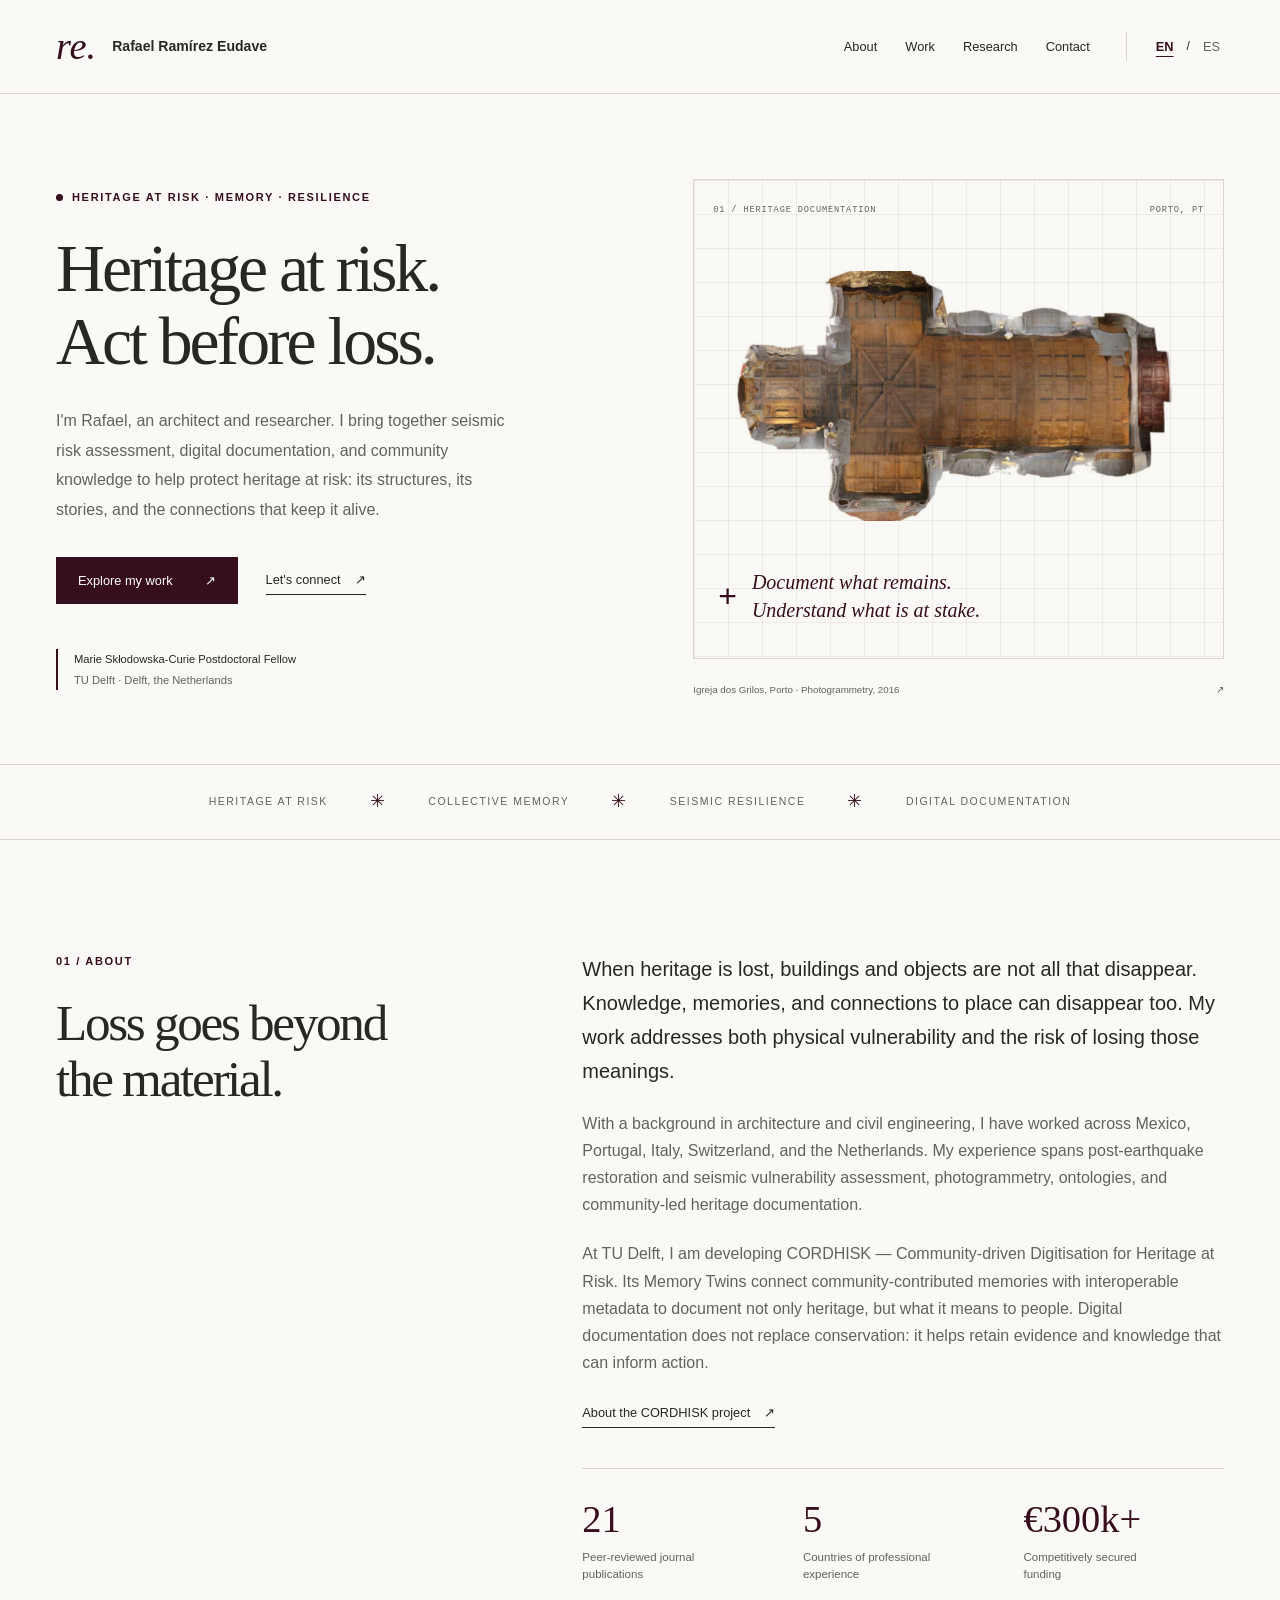
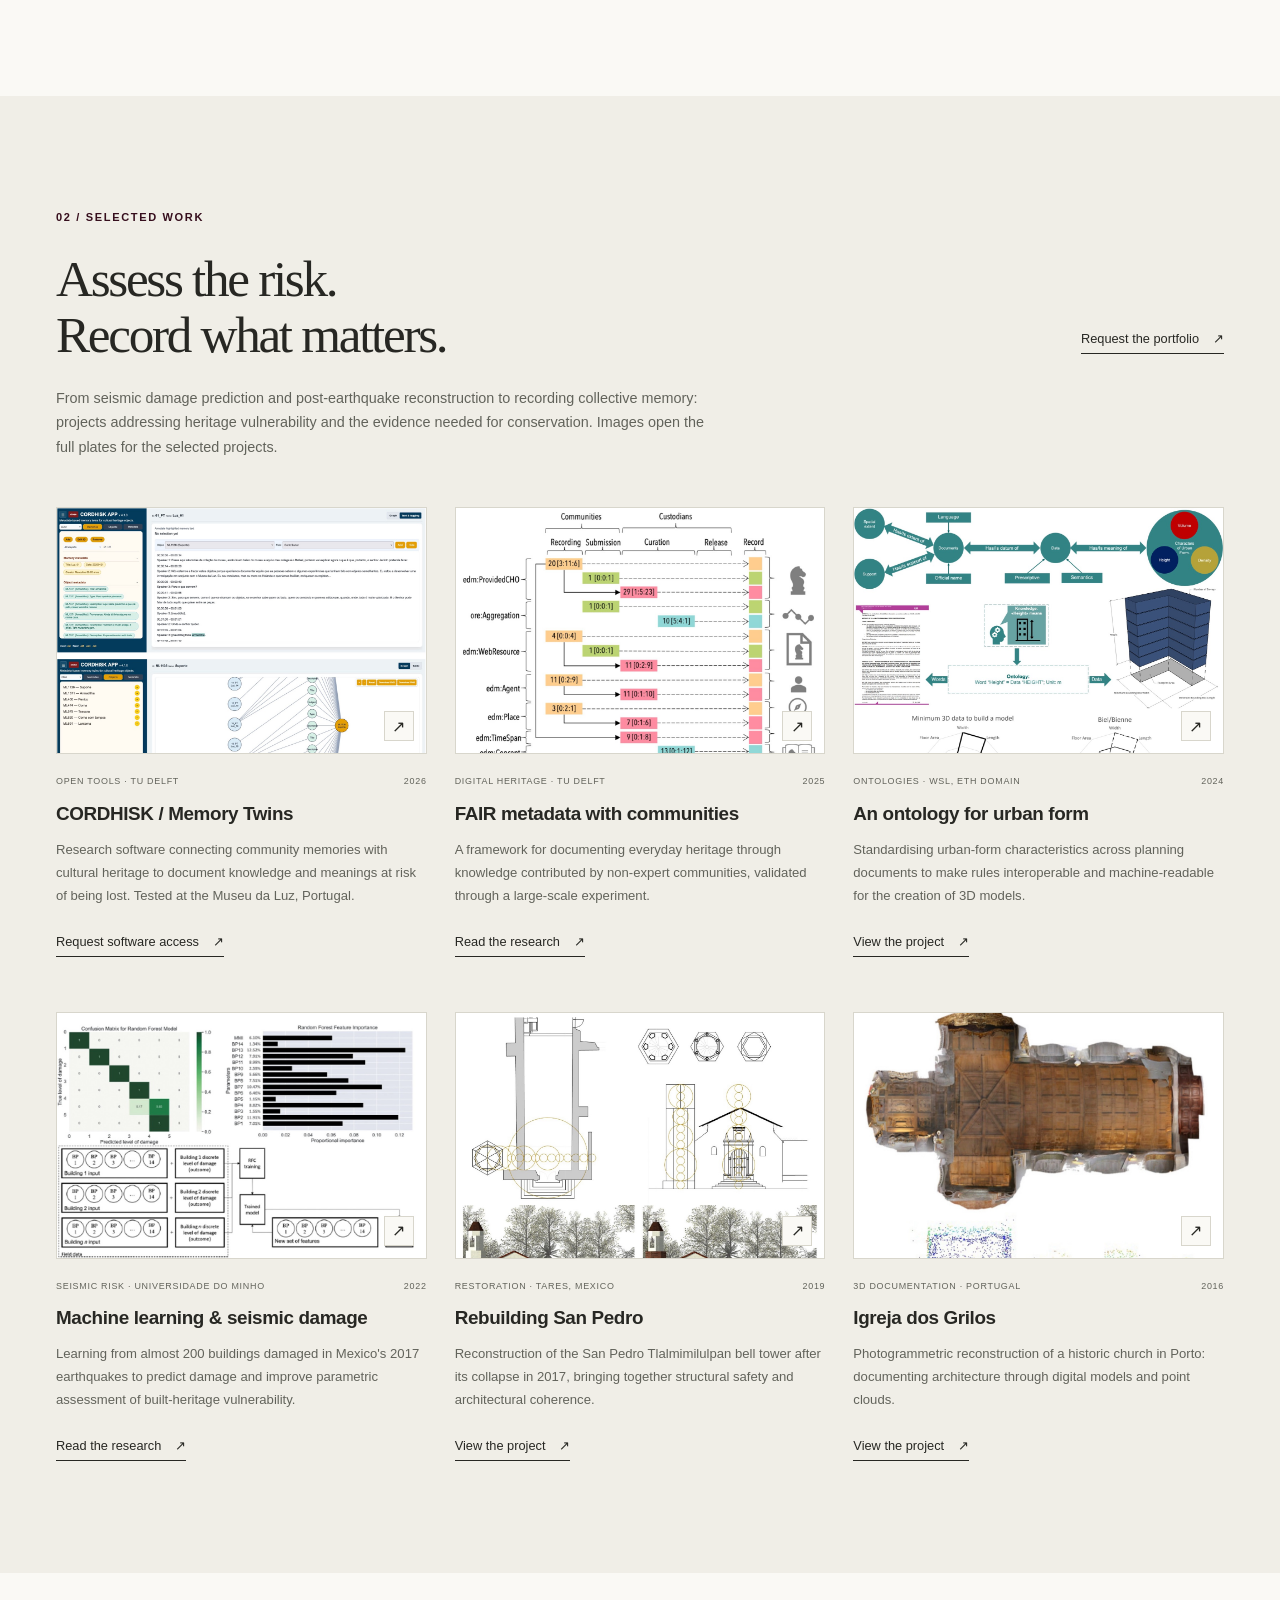
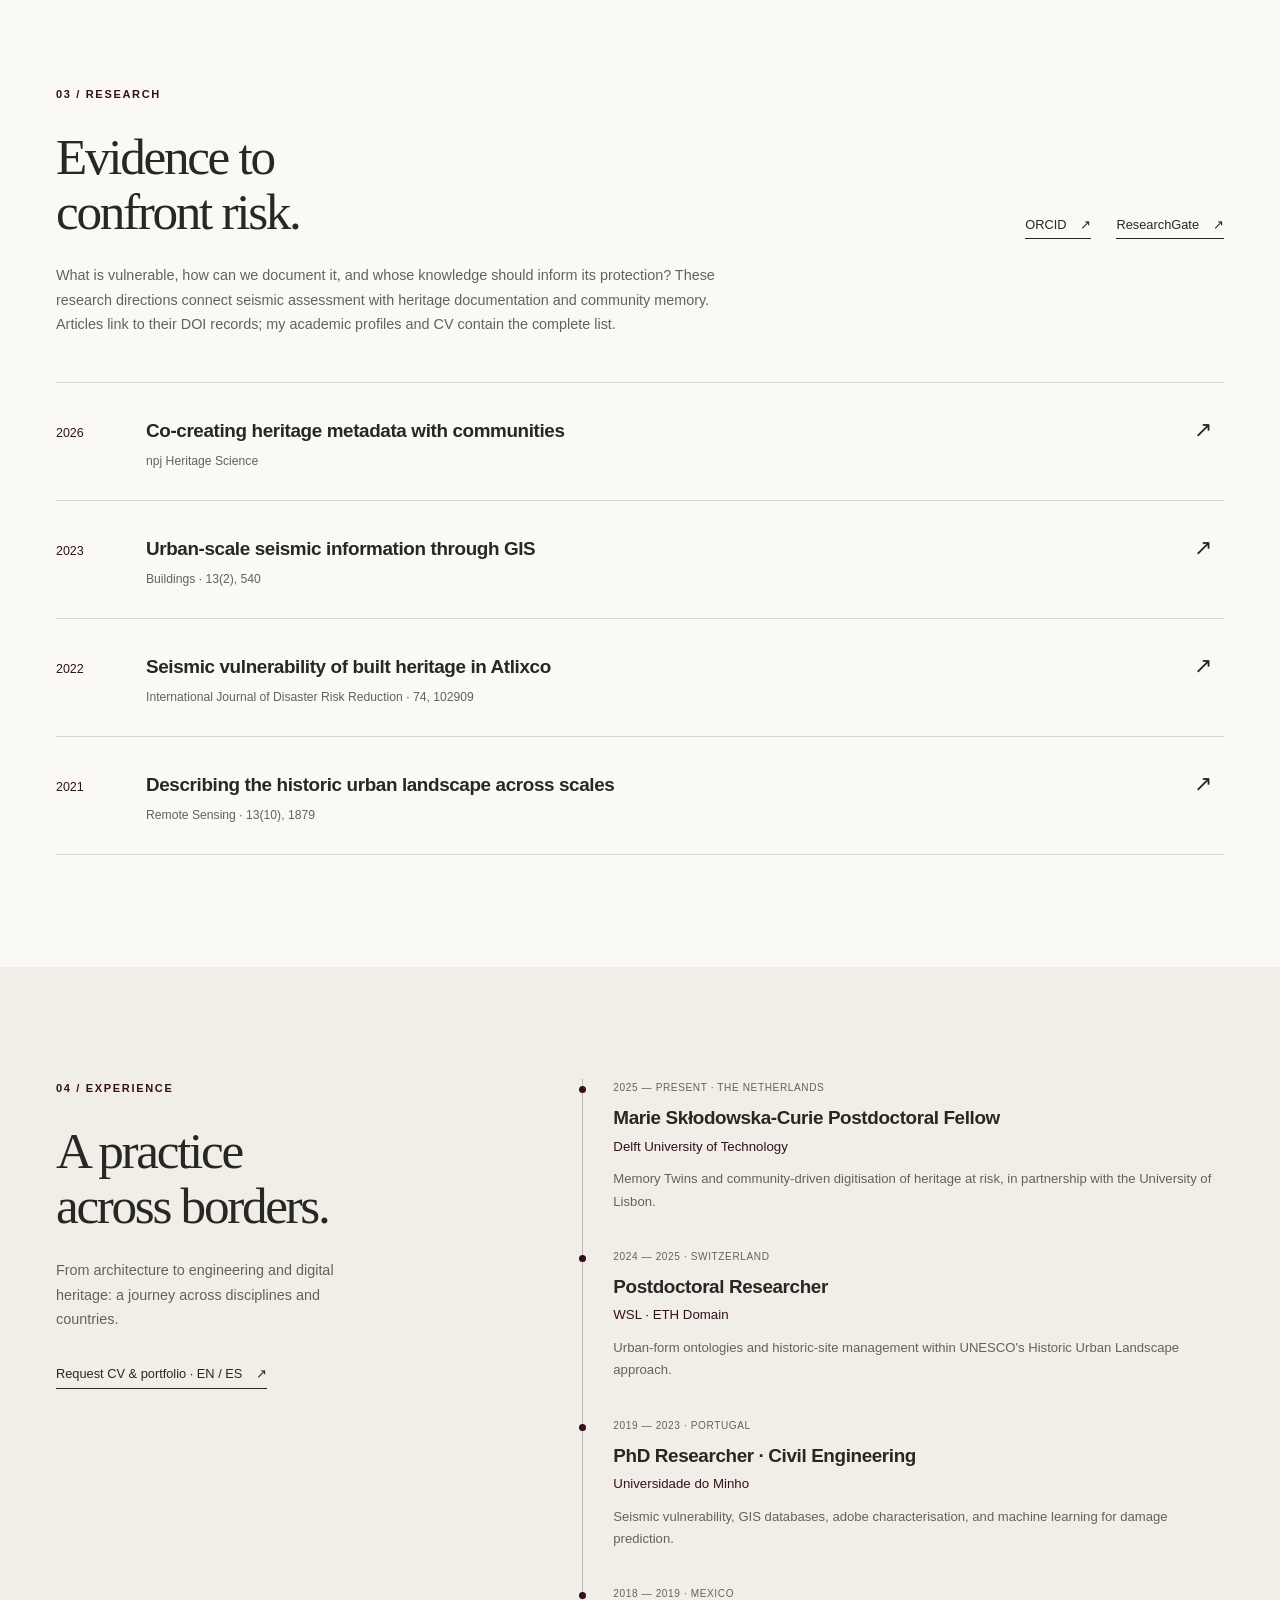
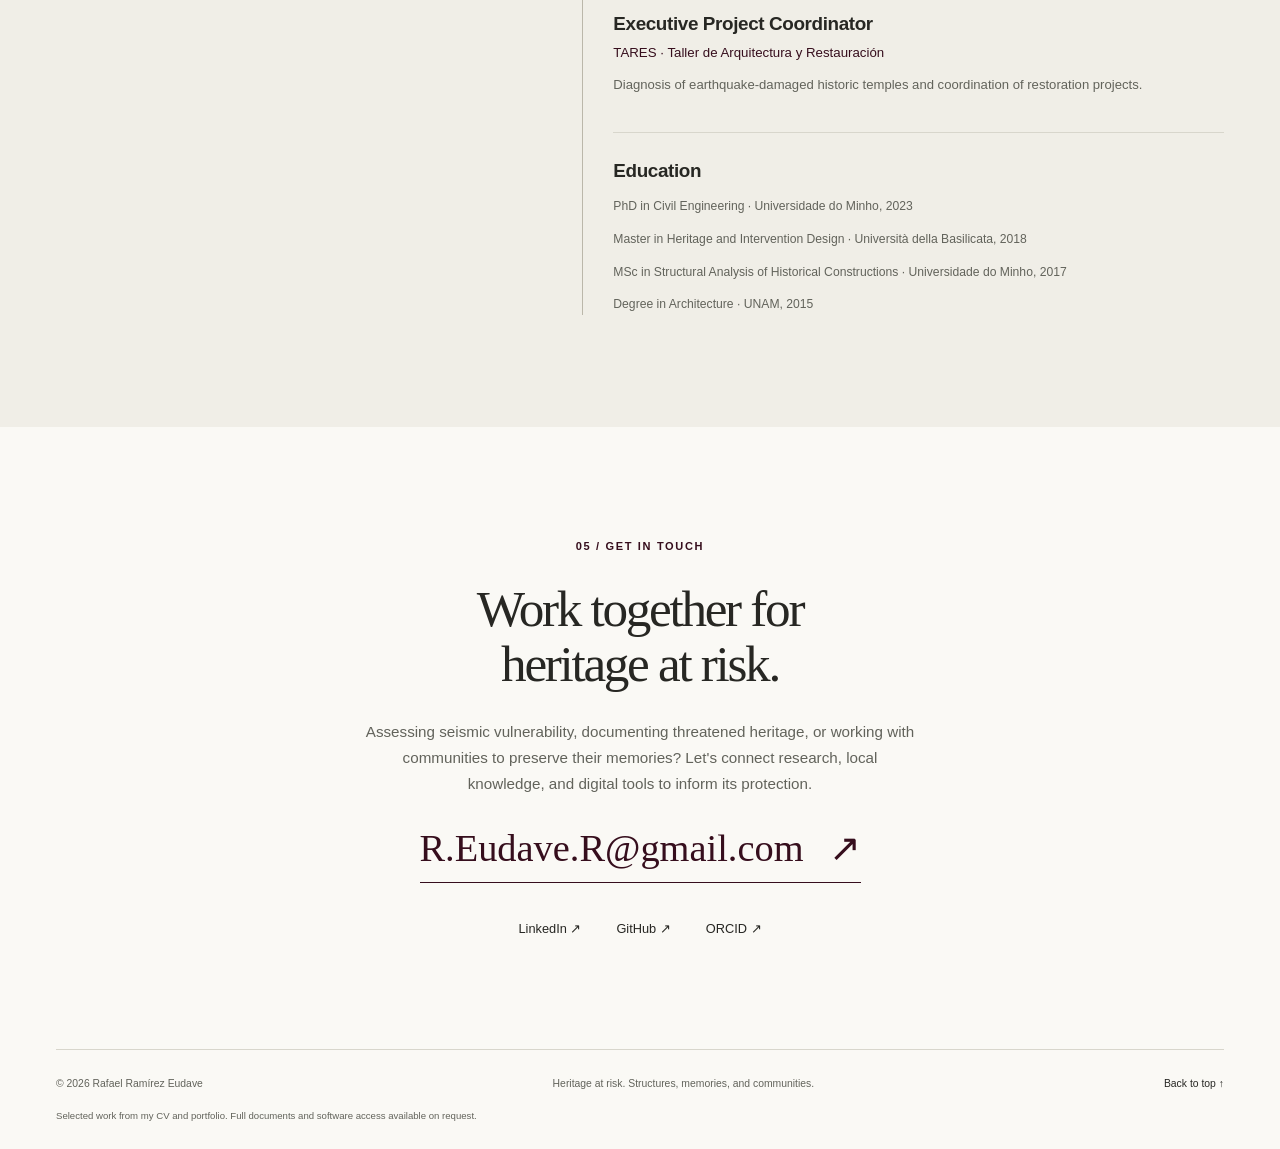
==== commit dbde5370: "Focus personal website on heritage at risk Co-authored-by: Copilot <223556219+Copilot@users.noreply." ====
--- a/index.html
+++ b/index.html
@@ -3,11 +3,11 @@
 <head>
   <meta charset="utf-8">
   <meta name="viewport" content="width=device-width, initial-scale=1">
-  <title>Rafael Ramírez Eudave | Heritage, research &amp; digital futures</title>
-  <meta name="description" content="Rafael Ramírez Eudave is an architect and researcher working across digital heritage, community memory, and seismic risk. Marie Skłodowska-Curie Fellow at TU Delft.">
+  <title>Rafael Ramírez Eudave | Heritage at risk</title>
+  <meta name="description" content="Rafael Ramírez Eudave researches heritage at risk: seismic vulnerability, community memory, and digital documentation. Marie Skłodowska-Curie Fellow at TU Delft.">
   <meta name="theme-color" content="#360e1d">
-  <meta property="og:title" content="Rafael Ramírez Eudave | Heritage, research &amp; digital futures">
-  <meta property="og:description" content="Architecture, digital heritage, community memory, and seismic risk. Explore selected projects and research.">
+  <meta property="og:title" content="Rafael Ramírez Eudave | Heritage at risk">
+  <meta property="og:description" content="Understand vulnerability. Document what is at stake. Connect community memory and engineering to support the protection of heritage at risk.">
   <meta property="og:type" content="website">
   <meta property="og:url" content="https://r-eudave.github.io/">
   <meta property="og:image" content="https://r-eudave.github.io/assets/heritage-model.jpg">
@@ -40,9 +40,9 @@
   <main id="main">
     <section class="hero section-wrap" id="home" aria-labelledby="hero-title">
       <div class="hero-copy">
-        <p class="eyebrow"><span class="status-dot" aria-hidden="true"></span><span data-es="Arquitectura · Patrimonio · Investigación">Architecture · Heritage · Research</span></p>
-        <h1 id="hero-title" data-es="Conectar el patrimonio con sus futuros digitales.">Connecting heritage<br>to its digital futures.</h1>
-        <p class="hero-description" data-es="Soy Rafael, arquitecto e investigador. Exploro cómo las herramientas digitales, el conocimiento de las comunidades y la ingeniería pueden ayudarnos a comprender y proteger los lugares que importan.">I'm Rafael, an architect and researcher. I explore how digital tools, community knowledge, and engineering can help us understand and protect the places that matter.</p>
+        <p class="eyebrow"><span class="status-dot" aria-hidden="true"></span><span data-es="Patrimonio en riesgo · Memoria · Resiliencia">Heritage at risk · Memory · Resilience</span></p>
+        <h1 id="hero-title" data-es="Patrimonio en riesgo.<br>Actuar antes de perderlo." data-translation-html>Heritage at risk.<br>Act before loss.</h1>
+        <p class="hero-description" data-es="Soy Rafael, arquitecto e investigador. Conecto la evaluación del riesgo sísmico, la documentación digital y el conocimiento de las comunidades para ayudar a proteger el patrimonio en riesgo: sus estructuras, sus historias y los vínculos que lo mantienen vivo.">I'm Rafael, an architect and researcher. I bring together seismic risk assessment, digital documentation, and community knowledge to help protect heritage at risk: its structures, its stories, and the connections that keep it alive.</p>
         <div class="hero-actions">
           <a class="button" href="#work"><span data-es="Explorar proyectos">Explore my work</span><span aria-hidden="true">↗</span></a>
           <a class="text-link" href="#contact"><span data-es="Hablemos">Let's connect</span><span aria-hidden="true">↗</span></a>
@@ -50,26 +50,26 @@
         <div class="hero-affiliation"><span class="affiliation-rule" aria-hidden="true"></span><p><strong data-es="Investigador posdoctoral Marie Skłodowska-Curie">Marie Skłodowska-Curie Postdoctoral Fellow</strong><br><span data-es="TU Delft · Delft, Países Bajos">TU Delft · Delft, the Netherlands</span></p></div>
       </div>
       <figure class="hero-visual">
-        <div class="drawing-label" aria-hidden="true"><span>01 / DIGITAL HERITAGE</span><span>PORTO, PT</span></div>
+        <div class="drawing-label" aria-hidden="true"><span data-es="01 / DOCUMENTACIÓN DEL PATRIMONIO">01 / HERITAGE DOCUMENTATION</span><span>PORTO, PT</span></div>
         <img src="assets/heritage-model.jpg" width="1475" height="780" fetchpriority="high" alt="Photogrammetric reconstruction showing the interior of the Igreja dos Grilos in Porto" data-es-alt="Reconstrucción fotogramétrica del interior de la Igreja dos Grilos en Oporto">
-        <div class="visual-note"><span class="crosshair" aria-hidden="true">+</span><span data-es="Documentar lo tangible.<br>Preservar lo intangible." data-translation-html>Documenting the tangible.<br>Preserving the intangible.</span></div>
+        <div class="visual-note"><span class="crosshair" aria-hidden="true">+</span><span data-es="Documentar lo que existe.<br>Reconocer lo que está en juego." data-translation-html>Document what remains.<br>Understand what is at stake.</span></div>
         <figcaption><span data-es="Igreja dos Grilos, Oporto · Fotogrametría, 2016">Igreja dos Grilos, Porto · Photogrammetry, 2016</span><span aria-hidden="true">↗</span></figcaption>
       </figure>
     </section>
 
     <div class="discipline-strip" aria-label="Research interests" data-es-aria="Áreas de investigación">
-      <span data-es="Patrimonio digital">Digital heritage</span><span aria-hidden="true">✳</span>
+      <span data-es="Patrimonio en riesgo">Heritage at risk</span><span aria-hidden="true">✳</span>
       <span data-es="Memoria colectiva">Collective memory</span><span aria-hidden="true">✳</span>
       <span data-es="Resiliencia sísmica">Seismic resilience</span><span aria-hidden="true">✳</span>
-      <span data-es="Ciencia abierta">Open science</span>
+      <span data-es="Documentación digital">Digital documentation</span>
     </div>
 
     <section class="about section-wrap section-space" id="about" aria-labelledby="about-title">
-      <div class="section-heading"><p class="eyebrow" data-es="01 / Perfil">01 / About</p><h2 id="about-title" data-es="Entre lugares,<br>personas y datos." data-translation-html>Between places,<br>people, and data.</h2></div>
+      <div class="section-heading"><p class="eyebrow" data-es="01 / Perfil">01 / About</p><h2 id="about-title" data-es="La pérdida va más allá<br>de lo material." data-translation-html>Loss goes beyond<br>the material.</h2></div>
       <div class="about-content">
-        <p class="lead" data-es="Mi trabajo conecta la conservación del patrimonio con las posibilidades de las tecnologías digitales, sin perder de vista a las personas que dan significado a los lugares.">My work connects heritage conservation with the possibilities of digital technologies, without losing sight of the people who give places their meaning.</p>
+        <p class="lead" data-es="Cuando el patrimonio se pierde, no solo desaparecen edificios y objetos. También pueden desaparecer conocimientos, recuerdos y vínculos con el lugar. Mi trabajo aborda tanto la vulnerabilidad física como el riesgo de perder esos significados.">When heritage is lost, buildings and objects are not all that disappear. Knowledge, memories, and connections to place can disappear too. My work addresses both physical vulnerability and the risk of losing those meanings.</p>
         <p data-es="Con formación en arquitectura e ingeniería civil, he trabajado en México, Portugal, Italia, Suiza y los Países Bajos. Mi experiencia abarca desde la restauración posterior a terremotos y el análisis de vulnerabilidad sísmica hasta la fotogrametría, las ontologías y la documentación del patrimonio con comunidades.">With a background in architecture and civil engineering, I have worked across Mexico, Portugal, Italy, Switzerland, and the Netherlands. My experience spans post-earthquake restoration and seismic vulnerability assessment, photogrammetry, ontologies, and community-led heritage documentation.</p>
-        <p data-es="En TU Delft desarrollo el proyecto CORDHISK: una aproximación a los gemelos de memoria que conecta los recuerdos de las comunidades con metadatos interoperables para documentar el patrimonio en riesgo.">At TU Delft, I am developing CORDHISK: a Memory Twin approach that connects community-contributed memories with interoperable metadata to document heritage at risk.</p>
+        <p data-es="En TU Delft desarrollo CORDHISK — Community-driven Digitisation for Heritage at Risk. Sus gemelos de memoria conectan los recuerdos de las comunidades con metadatos interoperables para documentar no solo el patrimonio, sino también lo que significa para las personas. La documentación digital no sustituye a la conservación: contribuye a preservar evidencias y conocimientos que pueden orientar la acción.">At TU Delft, I am developing CORDHISK — Community-driven Digitisation for Heritage at Risk. Its Memory Twins connect community-contributed memories with interoperable metadata to document not only heritage, but what it means to people. Digital documentation does not replace conservation: it helps retain evidence and knowledge that can inform action.</p>
         <a class="text-link" href="https://doi.org/10.3030/101149833"><span data-es="Conocer el proyecto CORDHISK">About the CORDHISK project</span><span aria-hidden="true">↗</span></a>
         <dl class="facts">
           <div><dt>21</dt><dd data-es="Publicaciones en revistas científicas">Peer-reviewed journal publications</dd></div>
@@ -81,14 +81,14 @@
 
     <section class="work-section section-space" id="work" aria-labelledby="work-title">
       <div class="section-wrap">
-        <div class="section-top"><div><p class="eyebrow" data-es="02 / Proyectos seleccionados">02 / Selected work</p><h2 id="work-title" data-es="Del trabajo de campo<br>al marco digital." data-translation-html>From the field<br>to the framework.</h2></div><a class="text-link" href="mailto:R.Eudave.R@gmail.com?subject=Portfolio%20request"><span data-es="Solicitar el portafolio">Request the portfolio</span><span aria-hidden="true">↗</span></a></div>
-        <p class="section-intro" data-es="Una selección de proyectos que conectan investigación, práctica arquitectónica y herramientas abiertas. Las imágenes enlazan con las láminas completas del portafolio.">A selection of projects connecting research, architectural practice, and open tools. Images link to the complete portfolio plates.</p>
+        <div class="section-top"><div><p class="eyebrow" data-es="02 / Proyectos seleccionados">02 / Selected work</p><h2 id="work-title" data-es="Evaluar el riesgo.<br>Documentar lo que importa." data-translation-html>Assess the risk.<br>Record what matters.</h2></div><a class="text-link" href="mailto:R.Eudave.R@gmail.com?subject=Portfolio%20request"><span data-es="Solicitar el portafolio">Request the portfolio</span><span aria-hidden="true">↗</span></a></div>
+        <p class="section-intro" data-es="De la predicción de daños sísmicos y la reconstrucción posterior a terremotos a la documentación de la memoria colectiva: proyectos que abordan la vulnerabilidad del patrimonio y las evidencias necesarias para su conservación. Las imágenes abren las láminas completas de los proyectos seleccionados.">From seismic damage prediction and post-earthquake reconstruction to recording collective memory: projects addressing heritage vulnerability and the evidence needed for conservation. Images open the full plates for the selected projects.</p>
         <div class="project-grid">
           <article class="project-card">
             <a class="project-image" href="assets/project-25.jpg"><img src="assets/project-25.jpg" width="1330" height="1600" loading="lazy" decoding="async" alt="Portfolio plate showing the CORDHISK browser interface" data-es-alt="Lámina del portafolio con la interfaz web de CORDHISK"><span class="image-arrow" aria-hidden="true">↗</span></a>
             <p class="project-meta"><span data-es="Herramientas abiertas · TU Delft">Open tools · TU Delft</span><span>2026</span></p>
             <h3>CORDHISK / Memory Twins</h3>
-            <p data-es="Software de investigación para anotar recuerdos y conectar la memoria colectiva con el patrimonio cultural. Probado en el Museu da Luz, Portugal.">Research software for annotating memories and connecting collective memory with cultural heritage. Tested at the Museu da Luz, Portugal.</p>
+            <p data-es="Software de investigación que conecta los recuerdos de las comunidades con el patrimonio cultural, para documentar conocimientos y significados expuestos a la pérdida. Probado en el Museu da Luz, Portugal.">Research software connecting community memories with cultural heritage to document knowledge and meanings at risk of being lost. Tested at the Museu da Luz, Portugal.</p>
             <a class="text-link" href="mailto:R.Eudave.R@gmail.com?subject=CORDHISK%20software%20access"><span data-es="Solicitar acceso al software">Request software access</span><span aria-hidden="true">↗</span></a>
           </article>
           <article class="project-card">
@@ -109,7 +109,7 @@
             <a class="project-image" href="assets/project-20.jpg"><img src="assets/project-20.jpg" width="1037" height="1600" loading="lazy" decoding="async" alt="Machine-learning workflow and results for predicting seismic damage" data-es-alt="Proceso y resultados de aprendizaje automático para predecir daños sísmicos"><span class="image-arrow" aria-hidden="true">↗</span></a>
             <p class="project-meta"><span data-es="Riesgo sísmico · Universidade do Minho">Seismic risk · Universidade do Minho</span><span>2022</span></p>
             <h3 data-es="Aprendizaje automático y daños sísmicos">Machine learning &amp; seismic damage</h3>
-            <p data-es="Datos de casi 200 edificios dañados por los sismos de 2017 en México para entrenar un algoritmo de predicción de daños y mejorar la evaluación paramétrica.">Data from almost 200 buildings damaged in Mexico's 2017 earthquakes used to train a damage-prediction algorithm and improve parametric assessment.</p>
+            <p data-es="Aprender de casi 200 edificios dañados por los sismos de 2017 en México para predecir daños y mejorar la evaluación paramétrica de la vulnerabilidad del patrimonio construido.">Learning from almost 200 buildings damaged in Mexico's 2017 earthquakes to predict damage and improve parametric assessment of built-heritage vulnerability.</p>
             <a class="text-link" href="https://doi.org/10.1080/15583058.2023.2200739"><span data-es="Leer la investigación">Read the research</span><span aria-hidden="true">↗</span></a>
           </article>
           <article class="project-card">
@@ -131,8 +131,8 @@
     </section>
 
     <section class="research section-wrap section-space" id="research" aria-labelledby="research-title">
-      <div class="section-top"><div><p class="eyebrow" data-es="03 / Investigación">03 / Research</p><h2 id="research-title" data-es="Conocimiento<br>para compartir." data-translation-html>Knowledge<br>worth sharing.</h2></div><div class="research-profiles"><a class="text-link" href="https://orcid.org/0000-0003-0733-6685">ORCID <span aria-hidden="true">↗</span></a><a class="text-link" href="https://www.researchgate.net/profile/Rafael-Ramirez-Eudave">ResearchGate <span aria-hidden="true">↗</span></a></div></div>
-      <p class="section-intro" data-es="Líneas de trabajo seleccionadas. Los artículos enlazan con sus registros DOI; la lista completa de publicaciones se encuentra en mis perfiles académicos y en el CV.">Selected research directions. Articles link to their DOI records; my academic profiles and CV contain the complete publication list.</p>
+      <div class="section-top"><div><p class="eyebrow" data-es="03 / Investigación">03 / Research</p><h2 id="research-title" data-es="Evidencias para<br>afrontar el riesgo." data-translation-html>Evidence to<br>confront risk.</h2></div><div class="research-profiles"><a class="text-link" href="https://orcid.org/0000-0003-0733-6685">ORCID <span aria-hidden="true">↗</span></a><a class="text-link" href="https://www.researchgate.net/profile/Rafael-Ramirez-Eudave">ResearchGate <span aria-hidden="true">↗</span></a></div></div>
+      <p class="section-intro" data-es="¿Qué es vulnerable, cómo podemos documentarlo y qué conocimientos deben orientar su protección? Estas líneas de investigación conectan la evaluación sísmica con la documentación del patrimonio y la memoria de las comunidades. Los artículos enlazan con sus registros DOI; la lista completa está en mis perfiles académicos y en el CV.">What is vulnerable, how can we document it, and whose knowledge should inform its protection? These research directions connect seismic assessment with heritage documentation and community memory. Articles link to their DOI records; my academic profiles and CV contain the complete list.</p>
       <div class="research-list">
         <a class="research-row" href="https://doi.org/10.1038/s40494-026-02706-1"><span class="research-year">2026</span><div><h3 data-es="Co-creación de metadatos patrimoniales con comunidades">Co-creating heritage metadata with communities</h3><p>npj Heritage Science</p></div><span class="row-arrow" aria-hidden="true">↗</span></a>
         <a class="research-row" href="https://doi.org/10.3390/buildings13020540"><span class="research-year">2023</span><div><h3 data-es="Información sísmica a escala urbana mediante SIG">Urban-scale seismic information through GIS</h3><p>Buildings · 13(2), 540</p></div><span class="row-arrow" aria-hidden="true">↗</span></a>
@@ -156,8 +156,8 @@
 
     <section class="contact section-wrap section-space" id="contact" aria-labelledby="contact-title">
       <p class="eyebrow" data-es="05 / Contacto">05 / Get in touch</p>
-      <h2 id="contact-title" data-es="El patrimonio empieza<br>con una conversación." data-translation-html>Heritage starts<br>with a conversation.</h2>
-      <p data-es="¿Trabajas en patrimonio digital, memoria colectiva o riesgo sísmico? Hablemos de investigación, herramientas y posibles colaboraciones.">Working on digital heritage, collective memory, or seismic risk? Let's talk about research, tools, and potential collaborations.</p>
+      <h2 id="contact-title" data-es="Colaboremos por el<br>patrimonio en riesgo." data-translation-html>Work together for<br>heritage at risk.</h2>
+      <p data-es="¿Investigas la vulnerabilidad sísmica, documentas patrimonio amenazado o trabajas con comunidades para preservar sus memorias? Hablemos de cómo conectar la investigación, el conocimiento local y las herramientas digitales para orientar su protección.">Assessing seismic vulnerability, documenting threatened heritage, or working with communities to preserve their memories? Let's connect research, local knowledge, and digital tools to inform its protection.</p>
       <a class="contact-email" href="mailto:R.Eudave.R@gmail.com">R.Eudave.R@gmail.com <span aria-hidden="true">↗</span></a>
       <div class="contact-links"><a href="https://nl.linkedin.com/in/reudave">LinkedIn <span aria-hidden="true">↗</span></a><a href="https://github.com/r-eudave">GitHub <span aria-hidden="true">↗</span></a><a href="https://orcid.org/0000-0003-0733-6685">ORCID <span aria-hidden="true">↗</span></a></div>
     </section>
@@ -165,7 +165,7 @@
 
   <footer class="site-footer section-wrap">
     <p>© <span id="year">2026</span> Rafael Ramírez Eudave</p>
-    <p data-es="Arquitectura, memoria y futuros digitales.">Architecture, memory, and digital futures.</p>
+    <p data-es="Patrimonio en riesgo. Estructuras, memorias y comunidades.">Heritage at risk. Structures, memories, and communities.</p>
     <a href="#home"><span data-es="Volver arriba">Back to top</span> ↑</a>
     <p class="source-credit" data-es="Una selección de mi CV y portafolio. Documentos completos y acceso al software disponibles bajo solicitud.">Selected work from my CV and portfolio. Full documents and software access available on request.</p>
   </footer>
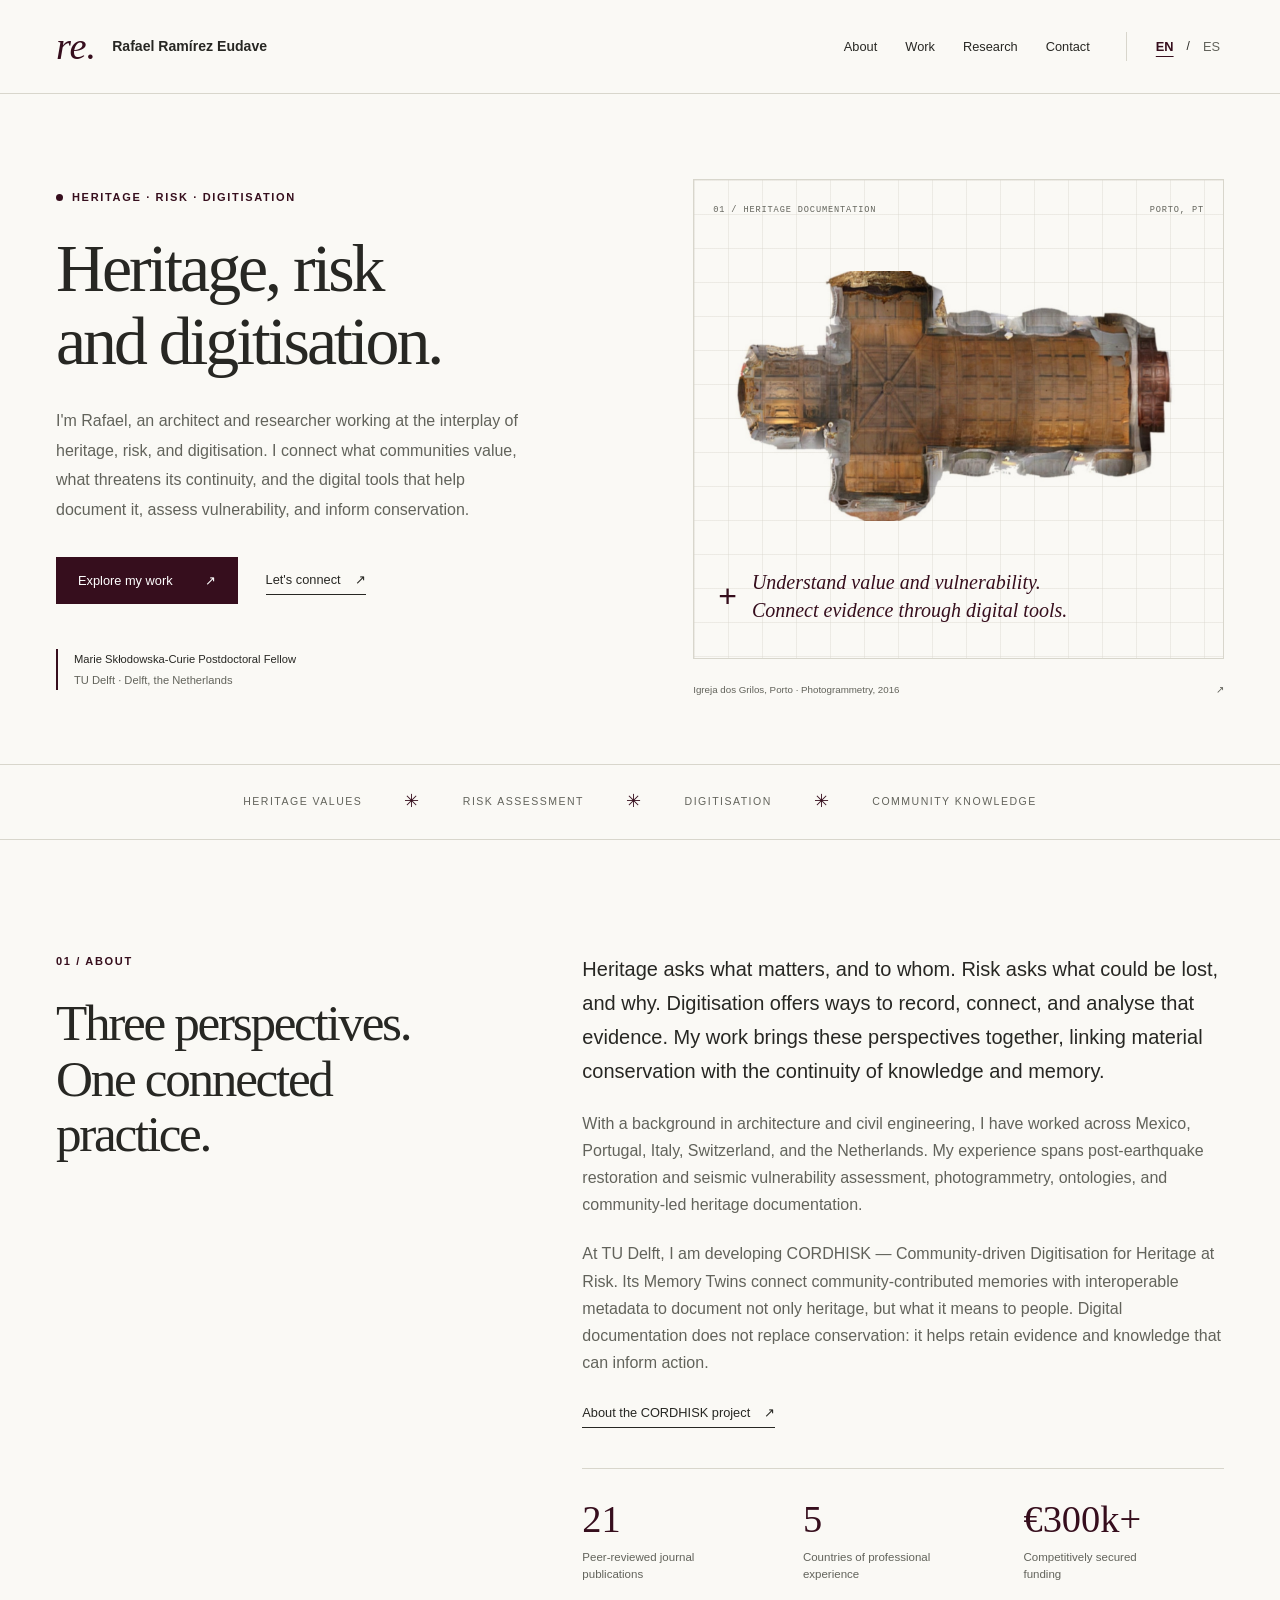
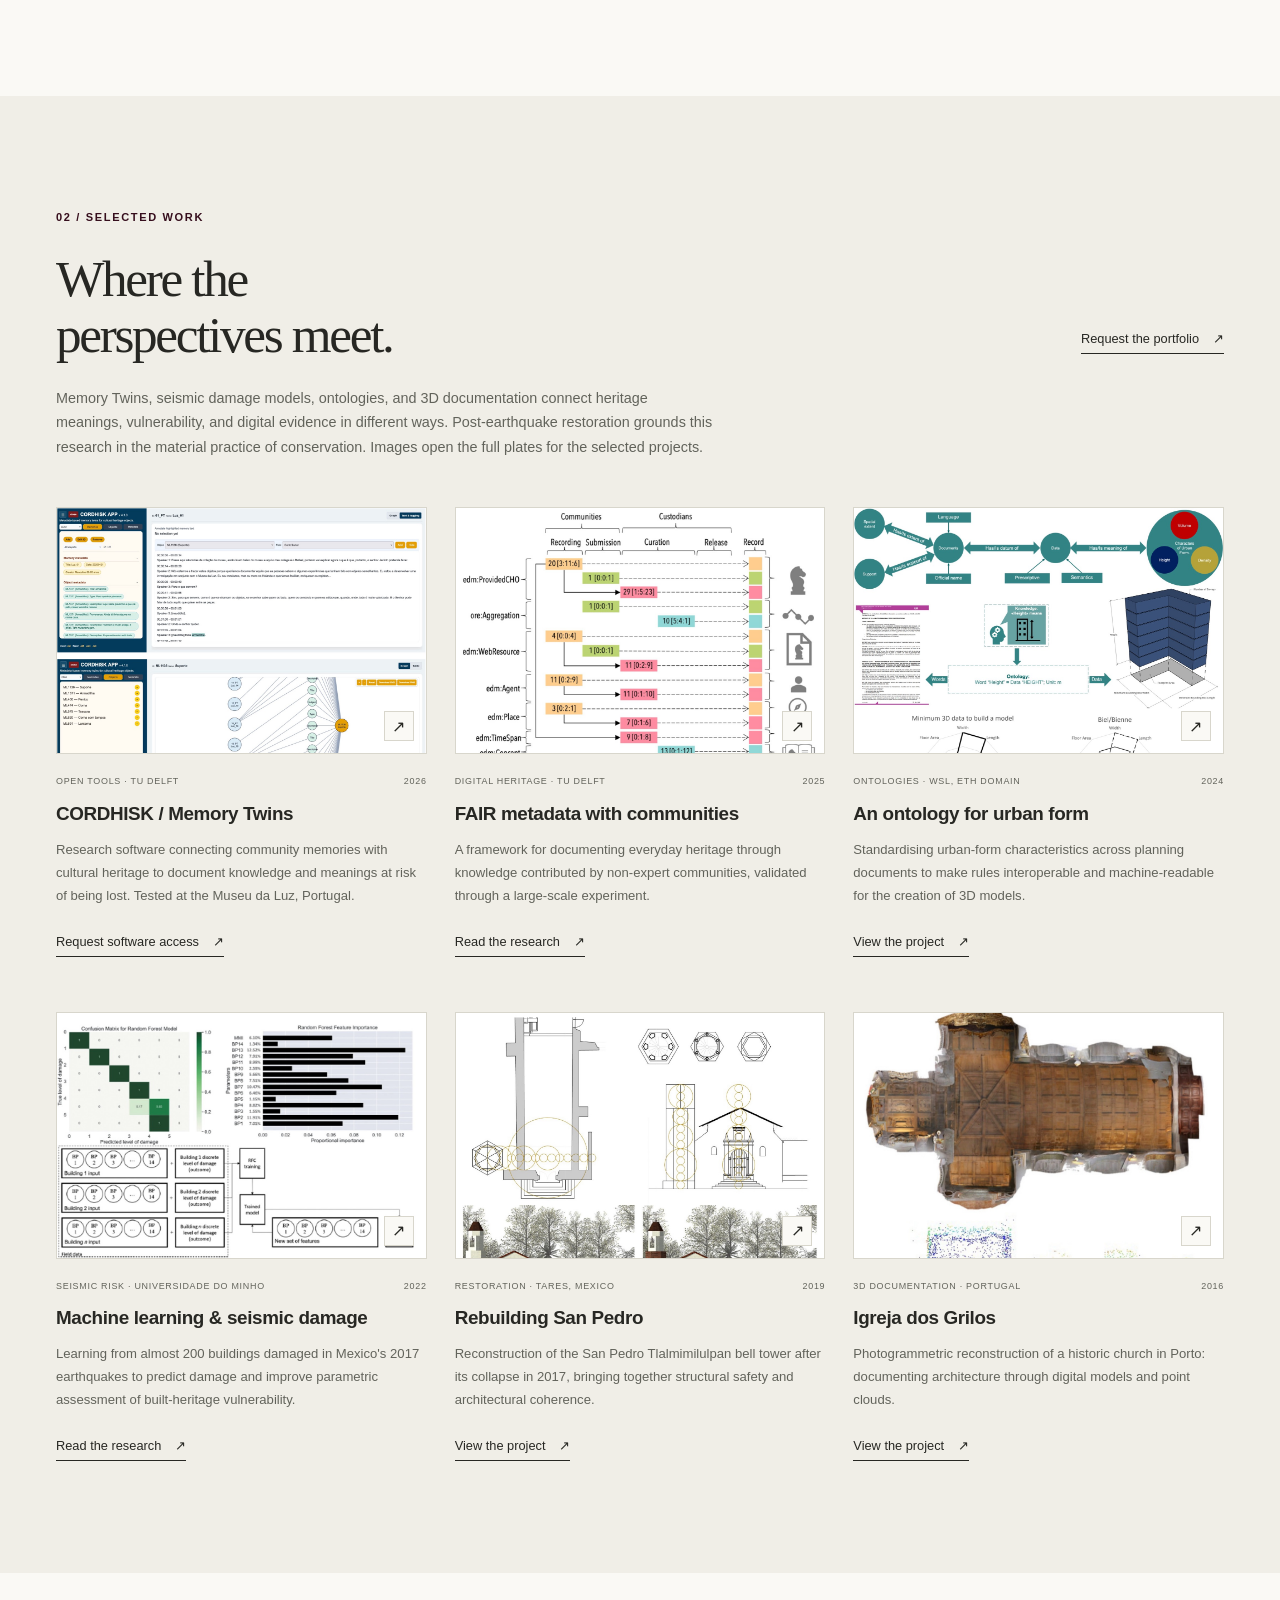
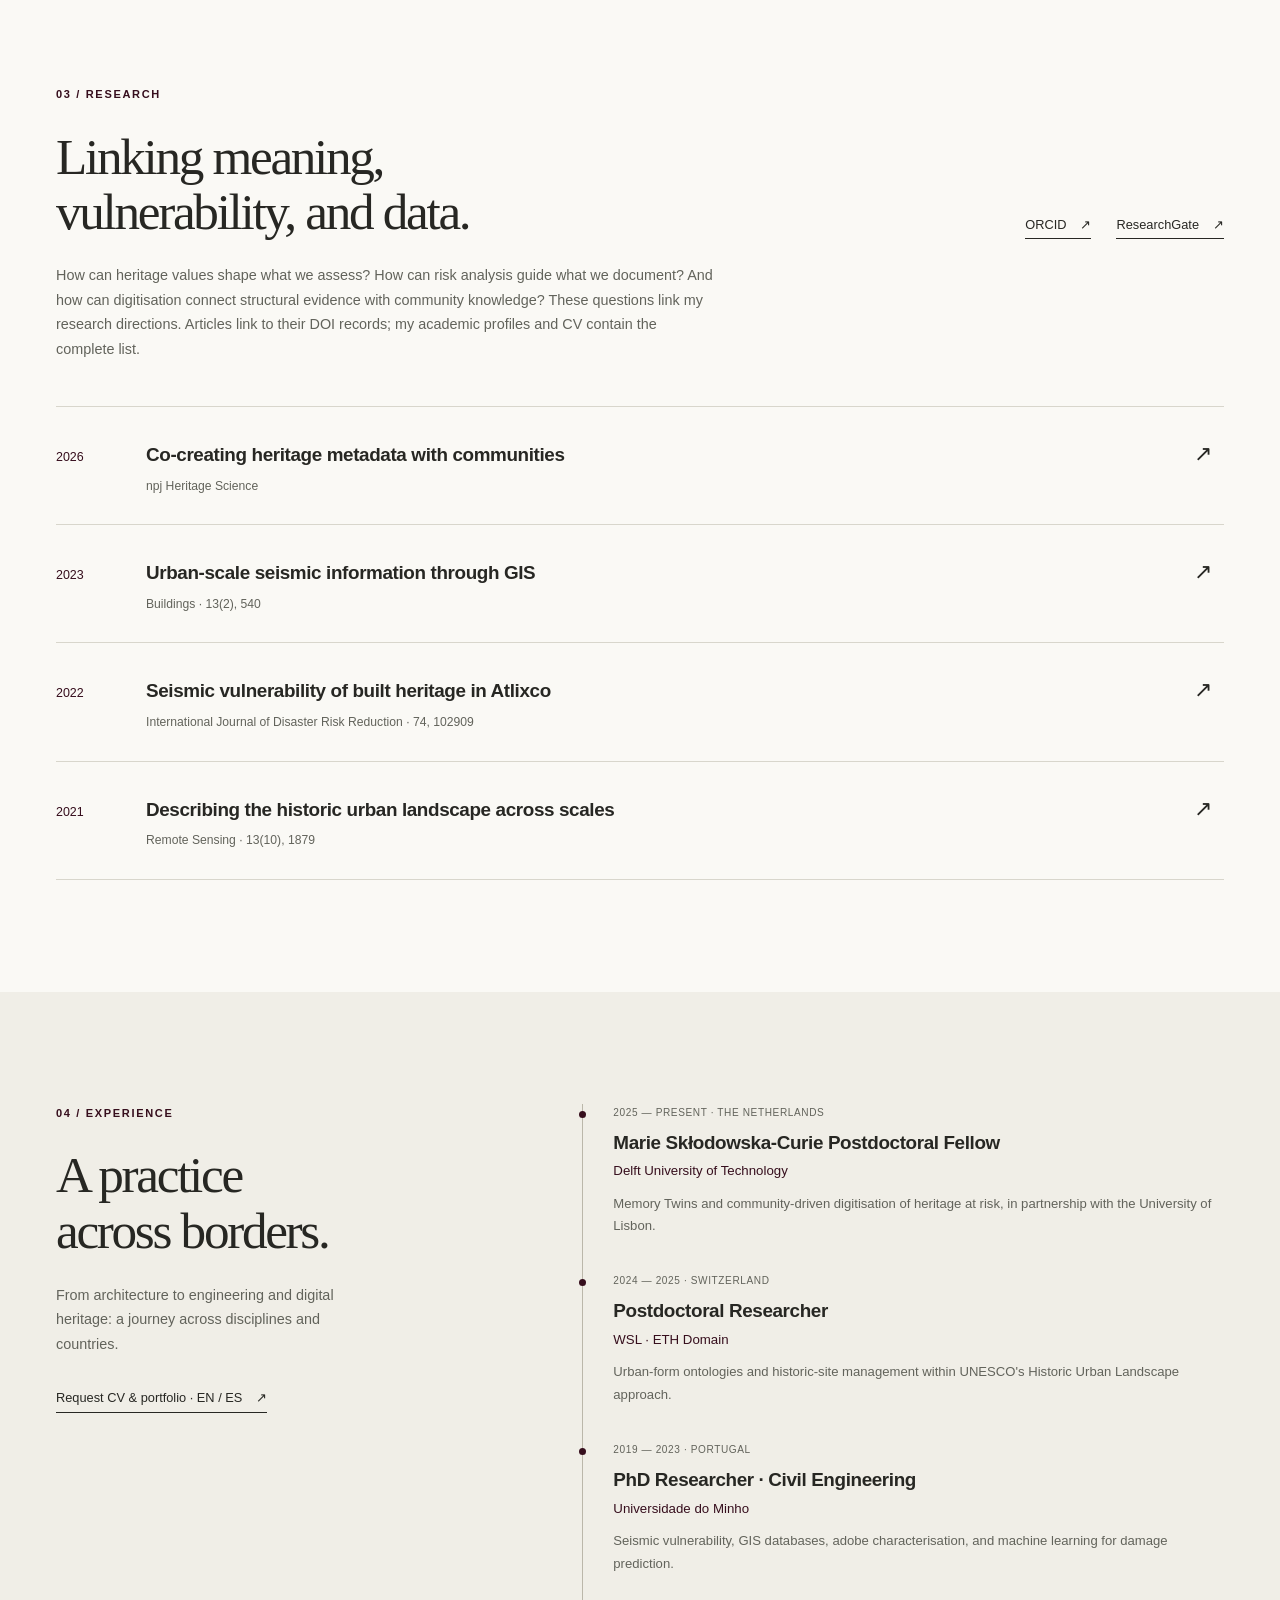
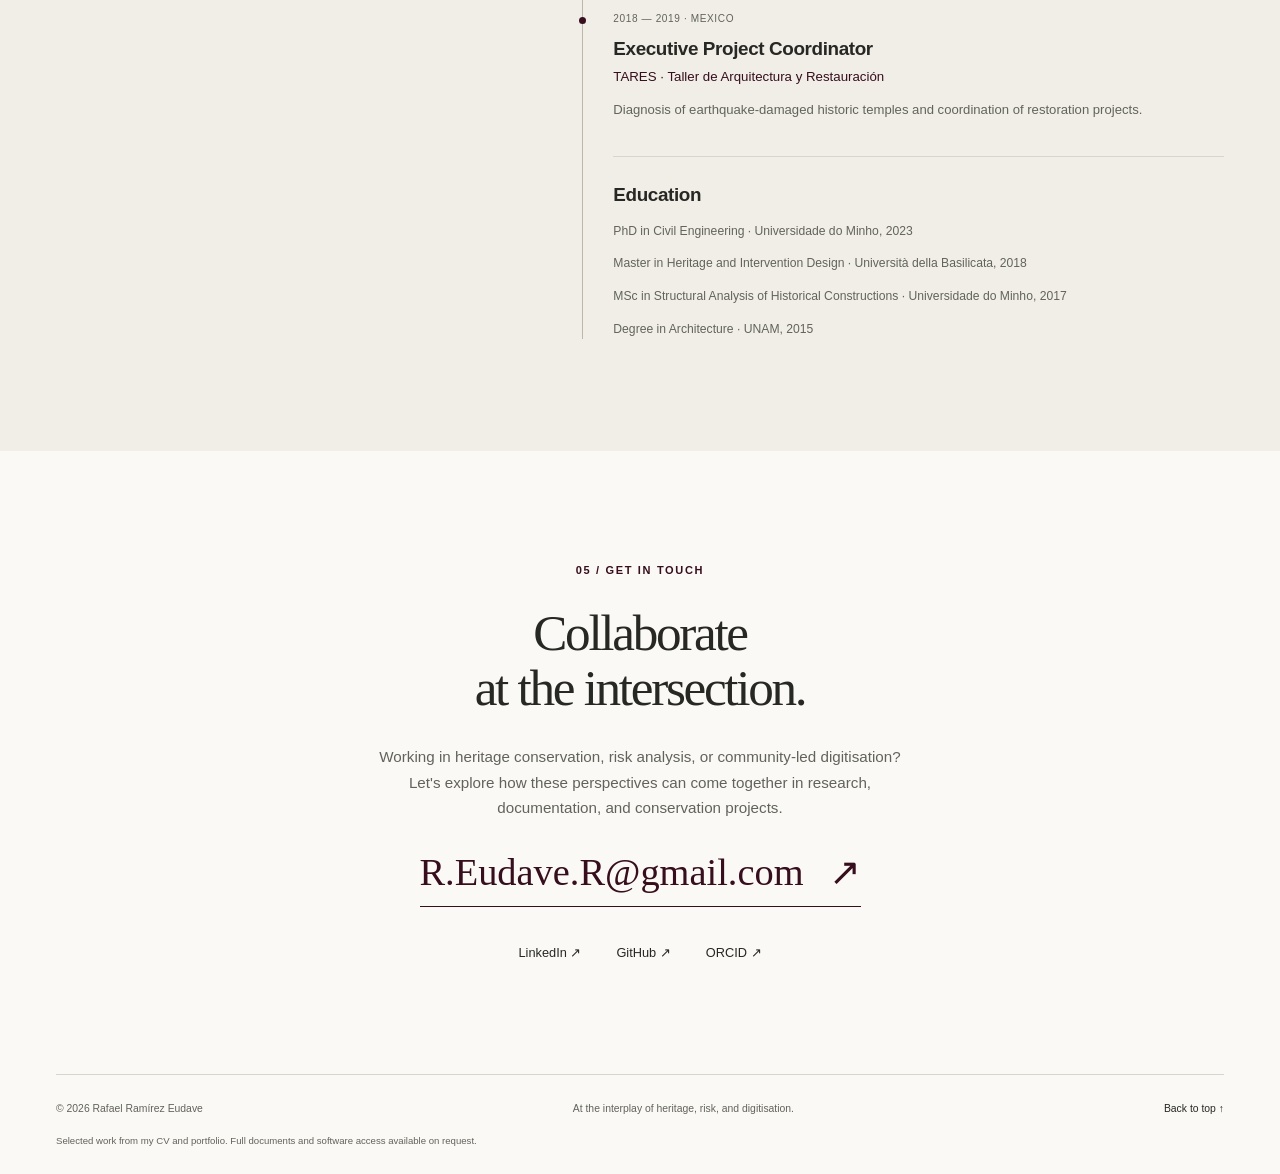
==== commit f953556f: "Position website at interplay of heritage risk and digitisation Co-authored-by: Copilot <223556219+C" ====
--- a/index.html
+++ b/index.html
@@ -3,11 +3,11 @@
 <head>
   <meta charset="utf-8">
   <meta name="viewport" content="width=device-width, initial-scale=1">
-  <title>Rafael Ramírez Eudave | Heritage at risk</title>
-  <meta name="description" content="Rafael Ramírez Eudave researches heritage at risk: seismic vulnerability, community memory, and digital documentation. Marie Skłodowska-Curie Fellow at TU Delft.">
+  <title>Rafael Ramírez Eudave | Heritage, risk &amp; digitisation</title>
+  <meta name="description" content="Rafael Ramírez Eudave works at the interplay of heritage, risk, and digitisation, connecting seismic assessment, community memory, and digital documentation at TU Delft.">
   <meta name="theme-color" content="#360e1d">
-  <meta property="og:title" content="Rafael Ramírez Eudave | Heritage at risk">
-  <meta property="og:description" content="Understand vulnerability. Document what is at stake. Connect community memory and engineering to support the protection of heritage at risk.">
+  <meta property="og:title" content="Rafael Ramírez Eudave | Heritage, risk &amp; digitisation">
+  <meta property="og:description" content="Connecting heritage values, risk assessment, and digitisation to understand vulnerability, document community knowledge, and inform conservation.">
   <meta property="og:type" content="website">
   <meta property="og:url" content="https://r-eudave.github.io/">
   <meta property="og:image" content="https://r-eudave.github.io/assets/heritage-model.jpg">
@@ -40,9 +40,9 @@
   <main id="main">
     <section class="hero section-wrap" id="home" aria-labelledby="hero-title">
       <div class="hero-copy">
-        <p class="eyebrow"><span class="status-dot" aria-hidden="true"></span><span data-es="Patrimonio en riesgo · Memoria · Resiliencia">Heritage at risk · Memory · Resilience</span></p>
-        <h1 id="hero-title" data-es="Patrimonio en riesgo.<br>Actuar antes de perderlo." data-translation-html>Heritage at risk.<br>Act before loss.</h1>
-        <p class="hero-description" data-es="Soy Rafael, arquitecto e investigador. Conecto la evaluación del riesgo sísmico, la documentación digital y el conocimiento de las comunidades para ayudar a proteger el patrimonio en riesgo: sus estructuras, sus historias y los vínculos que lo mantienen vivo.">I'm Rafael, an architect and researcher. I bring together seismic risk assessment, digital documentation, and community knowledge to help protect heritage at risk: its structures, its stories, and the connections that keep it alive.</p>
+        <p class="eyebrow"><span class="status-dot" aria-hidden="true"></span><span data-es="Patrimonio · Riesgo · Digitalización">Heritage · Risk · Digitisation</span></p>
+        <h1 id="hero-title" data-es="Patrimonio, riesgo<br>y digitalización." data-translation-html>Heritage, risk<br>and digitisation.</h1>
+        <p class="hero-description" data-es="Soy Rafael, arquitecto e investigador. Trabajo en la intersección entre patrimonio, riesgo y digitalización: conecto lo que las comunidades valoran, lo que amenaza su continuidad y las herramientas digitales que permiten documentarlo, analizarlo y orientar su conservación.">I'm Rafael, an architect and researcher working at the interplay of heritage, risk, and digitisation. I connect what communities value, what threatens its continuity, and the digital tools that help document it, assess vulnerability, and inform conservation.</p>
         <div class="hero-actions">
           <a class="button" href="#work"><span data-es="Explorar proyectos">Explore my work</span><span aria-hidden="true">↗</span></a>
           <a class="text-link" href="#contact"><span data-es="Hablemos">Let's connect</span><span aria-hidden="true">↗</span></a>
@@ -52,22 +52,22 @@
       <figure class="hero-visual">
         <div class="drawing-label" aria-hidden="true"><span data-es="01 / DOCUMENTACIÓN DEL PATRIMONIO">01 / HERITAGE DOCUMENTATION</span><span>PORTO, PT</span></div>
         <img src="assets/heritage-model.jpg" width="1475" height="780" fetchpriority="high" alt="Photogrammetric reconstruction showing the interior of the Igreja dos Grilos in Porto" data-es-alt="Reconstrucción fotogramétrica del interior de la Igreja dos Grilos en Oporto">
-        <div class="visual-note"><span class="crosshair" aria-hidden="true">+</span><span data-es="Documentar lo que existe.<br>Reconocer lo que está en juego." data-translation-html>Document what remains.<br>Understand what is at stake.</span></div>
+        <div class="visual-note"><span class="crosshair" aria-hidden="true">+</span><span data-es="Comprender el valor y la vulnerabilidad.<br>Conectar las evidencias mediante lo digital." data-translation-html>Understand value and vulnerability.<br>Connect evidence through digital tools.</span></div>
         <figcaption><span data-es="Igreja dos Grilos, Oporto · Fotogrametría, 2016">Igreja dos Grilos, Porto · Photogrammetry, 2016</span><span aria-hidden="true">↗</span></figcaption>
       </figure>
     </section>
 
     <div class="discipline-strip" aria-label="Research interests" data-es-aria="Áreas de investigación">
-      <span data-es="Patrimonio en riesgo">Heritage at risk</span><span aria-hidden="true">✳</span>
-      <span data-es="Memoria colectiva">Collective memory</span><span aria-hidden="true">✳</span>
-      <span data-es="Resiliencia sísmica">Seismic resilience</span><span aria-hidden="true">✳</span>
-      <span data-es="Documentación digital">Digital documentation</span>
+      <span data-es="Valores patrimoniales">Heritage values</span><span aria-hidden="true">✳</span>
+      <span data-es="Evaluación del riesgo">Risk assessment</span><span aria-hidden="true">✳</span>
+      <span data-es="Digitalización">Digitisation</span><span aria-hidden="true">✳</span>
+      <span data-es="Conocimiento de las comunidades">Community knowledge</span>
     </div>
 
     <section class="about section-wrap section-space" id="about" aria-labelledby="about-title">
-      <div class="section-heading"><p class="eyebrow" data-es="01 / Perfil">01 / About</p><h2 id="about-title" data-es="La pérdida va más allá<br>de lo material." data-translation-html>Loss goes beyond<br>the material.</h2></div>
+      <div class="section-heading"><p class="eyebrow" data-es="01 / Perfil">01 / About</p><h2 id="about-title" data-es="Tres perspectivas.<br>Una práctica conectada." data-translation-html>Three perspectives.<br>One connected practice.</h2></div>
       <div class="about-content">
-        <p class="lead" data-es="Cuando el patrimonio se pierde, no solo desaparecen edificios y objetos. También pueden desaparecer conocimientos, recuerdos y vínculos con el lugar. Mi trabajo aborda tanto la vulnerabilidad física como el riesgo de perder esos significados.">When heritage is lost, buildings and objects are not all that disappear. Knowledge, memories, and connections to place can disappear too. My work addresses both physical vulnerability and the risk of losing those meanings.</p>
+        <p class="lead" data-es="El patrimonio plantea qué importa y para quién. El riesgo, qué puede perderse y por qué. La digitalización aporta formas de registrar, relacionar y analizar esas evidencias. Mi trabajo reúne estas perspectivas para conectar la conservación material con la continuidad de los conocimientos y las memorias.">Heritage asks what matters, and to whom. Risk asks what could be lost, and why. Digitisation offers ways to record, connect, and analyse that evidence. My work brings these perspectives together, linking material conservation with the continuity of knowledge and memory.</p>
         <p data-es="Con formación en arquitectura e ingeniería civil, he trabajado en México, Portugal, Italia, Suiza y los Países Bajos. Mi experiencia abarca desde la restauración posterior a terremotos y el análisis de vulnerabilidad sísmica hasta la fotogrametría, las ontologías y la documentación del patrimonio con comunidades.">With a background in architecture and civil engineering, I have worked across Mexico, Portugal, Italy, Switzerland, and the Netherlands. My experience spans post-earthquake restoration and seismic vulnerability assessment, photogrammetry, ontologies, and community-led heritage documentation.</p>
         <p data-es="En TU Delft desarrollo CORDHISK — Community-driven Digitisation for Heritage at Risk. Sus gemelos de memoria conectan los recuerdos de las comunidades con metadatos interoperables para documentar no solo el patrimonio, sino también lo que significa para las personas. La documentación digital no sustituye a la conservación: contribuye a preservar evidencias y conocimientos que pueden orientar la acción.">At TU Delft, I am developing CORDHISK — Community-driven Digitisation for Heritage at Risk. Its Memory Twins connect community-contributed memories with interoperable metadata to document not only heritage, but what it means to people. Digital documentation does not replace conservation: it helps retain evidence and knowledge that can inform action.</p>
         <a class="text-link" href="https://doi.org/10.3030/101149833"><span data-es="Conocer el proyecto CORDHISK">About the CORDHISK project</span><span aria-hidden="true">↗</span></a>
@@ -81,8 +81,8 @@
 
     <section class="work-section section-space" id="work" aria-labelledby="work-title">
       <div class="section-wrap">
-        <div class="section-top"><div><p class="eyebrow" data-es="02 / Proyectos seleccionados">02 / Selected work</p><h2 id="work-title" data-es="Evaluar el riesgo.<br>Documentar lo que importa." data-translation-html>Assess the risk.<br>Record what matters.</h2></div><a class="text-link" href="mailto:R.Eudave.R@gmail.com?subject=Portfolio%20request"><span data-es="Solicitar el portafolio">Request the portfolio</span><span aria-hidden="true">↗</span></a></div>
-        <p class="section-intro" data-es="De la predicción de daños sísmicos y la reconstrucción posterior a terremotos a la documentación de la memoria colectiva: proyectos que abordan la vulnerabilidad del patrimonio y las evidencias necesarias para su conservación. Las imágenes abren las láminas completas de los proyectos seleccionados.">From seismic damage prediction and post-earthquake reconstruction to recording collective memory: projects addressing heritage vulnerability and the evidence needed for conservation. Images open the full plates for the selected projects.</p>
+        <div class="section-top"><div><p class="eyebrow" data-es="02 / Proyectos seleccionados">02 / Selected work</p><h2 id="work-title" data-es="Donde se encuentran<br>las tres perspectivas." data-translation-html>Where the<br>perspectives meet.</h2></div><a class="text-link" href="mailto:R.Eudave.R@gmail.com?subject=Portfolio%20request"><span data-es="Solicitar el portafolio">Request the portfolio</span><span aria-hidden="true">↗</span></a></div>
+        <p class="section-intro" data-es="Gemelos de memoria, modelos de daño sísmico, ontologías y documentación 3D: distintas formas de conectar los significados del patrimonio, su vulnerabilidad y las evidencias digitales. La restauración posterior a terremotos mantiene esta investigación vinculada a la práctica material de la conservación. Las imágenes abren las láminas completas de los proyectos seleccionados.">Memory Twins, seismic damage models, ontologies, and 3D documentation connect heritage meanings, vulnerability, and digital evidence in different ways. Post-earthquake restoration grounds this research in the material practice of conservation. Images open the full plates for the selected projects.</p>
         <div class="project-grid">
           <article class="project-card">
             <a class="project-image" href="assets/project-25.jpg"><img src="assets/project-25.jpg" width="1330" height="1600" loading="lazy" decoding="async" alt="Portfolio plate showing the CORDHISK browser interface" data-es-alt="Lámina del portafolio con la interfaz web de CORDHISK"><span class="image-arrow" aria-hidden="true">↗</span></a>
@@ -131,8 +131,8 @@
     </section>
 
     <section class="research section-wrap section-space" id="research" aria-labelledby="research-title">
-      <div class="section-top"><div><p class="eyebrow" data-es="03 / Investigación">03 / Research</p><h2 id="research-title" data-es="Evidencias para<br>afrontar el riesgo." data-translation-html>Evidence to<br>confront risk.</h2></div><div class="research-profiles"><a class="text-link" href="https://orcid.org/0000-0003-0733-6685">ORCID <span aria-hidden="true">↗</span></a><a class="text-link" href="https://www.researchgate.net/profile/Rafael-Ramirez-Eudave">ResearchGate <span aria-hidden="true">↗</span></a></div></div>
-      <p class="section-intro" data-es="¿Qué es vulnerable, cómo podemos documentarlo y qué conocimientos deben orientar su protección? Estas líneas de investigación conectan la evaluación sísmica con la documentación del patrimonio y la memoria de las comunidades. Los artículos enlazan con sus registros DOI; la lista completa está en mis perfiles académicos y en el CV.">What is vulnerable, how can we document it, and whose knowledge should inform its protection? These research directions connect seismic assessment with heritage documentation and community memory. Articles link to their DOI records; my academic profiles and CV contain the complete list.</p>
+      <div class="section-top"><div><p class="eyebrow" data-es="03 / Investigación">03 / Research</p><h2 id="research-title" data-es="Conectar significados,<br>vulnerabilidad y datos." data-translation-html>Linking meaning,<br>vulnerability, and data.</h2></div><div class="research-profiles"><a class="text-link" href="https://orcid.org/0000-0003-0733-6685">ORCID <span aria-hidden="true">↗</span></a><a class="text-link" href="https://www.researchgate.net/profile/Rafael-Ramirez-Eudave">ResearchGate <span aria-hidden="true">↗</span></a></div></div>
+      <p class="section-intro" data-es="¿Cómo pueden los valores patrimoniales orientar lo que evaluamos? ¿Cómo puede el análisis del riesgo orientar lo que documentamos? ¿Y cómo puede la digitalización conectar las evidencias estructurales con el conocimiento de las comunidades? Estas preguntas articulan mis líneas de investigación. Los artículos enlazan con sus registros DOI; la lista completa está en mis perfiles académicos y en el CV.">How can heritage values shape what we assess? How can risk analysis guide what we document? And how can digitisation connect structural evidence with community knowledge? These questions link my research directions. Articles link to their DOI records; my academic profiles and CV contain the complete list.</p>
       <div class="research-list">
         <a class="research-row" href="https://doi.org/10.1038/s40494-026-02706-1"><span class="research-year">2026</span><div><h3 data-es="Co-creación de metadatos patrimoniales con comunidades">Co-creating heritage metadata with communities</h3><p>npj Heritage Science</p></div><span class="row-arrow" aria-hidden="true">↗</span></a>
         <a class="research-row" href="https://doi.org/10.3390/buildings13020540"><span class="research-year">2023</span><div><h3 data-es="Información sísmica a escala urbana mediante SIG">Urban-scale seismic information through GIS</h3><p>Buildings · 13(2), 540</p></div><span class="row-arrow" aria-hidden="true">↗</span></a>
@@ -156,8 +156,8 @@
 
     <section class="contact section-wrap section-space" id="contact" aria-labelledby="contact-title">
       <p class="eyebrow" data-es="05 / Contacto">05 / Get in touch</p>
-      <h2 id="contact-title" data-es="Colaboremos por el<br>patrimonio en riesgo." data-translation-html>Work together for<br>heritage at risk.</h2>
-      <p data-es="¿Investigas la vulnerabilidad sísmica, documentas patrimonio amenazado o trabajas con comunidades para preservar sus memorias? Hablemos de cómo conectar la investigación, el conocimiento local y las herramientas digitales para orientar su protección.">Assessing seismic vulnerability, documenting threatened heritage, or working with communities to preserve their memories? Let's connect research, local knowledge, and digital tools to inform its protection.</p>
+      <h2 id="contact-title" data-es="Colaboremos<br>en la intersección." data-translation-html>Collaborate<br>at the intersection.</h2>
+      <p data-es="¿Trabajas en conservación del patrimonio, análisis del riesgo o digitalización con comunidades? Exploremos cómo conectar estas perspectivas en proyectos de investigación, documentación y conservación.">Working in heritage conservation, risk analysis, or community-led digitisation? Let's explore how these perspectives can come together in research, documentation, and conservation projects.</p>
       <a class="contact-email" href="mailto:R.Eudave.R@gmail.com">R.Eudave.R@gmail.com <span aria-hidden="true">↗</span></a>
       <div class="contact-links"><a href="https://nl.linkedin.com/in/reudave">LinkedIn <span aria-hidden="true">↗</span></a><a href="https://github.com/r-eudave">GitHub <span aria-hidden="true">↗</span></a><a href="https://orcid.org/0000-0003-0733-6685">ORCID <span aria-hidden="true">↗</span></a></div>
     </section>
@@ -165,7 +165,7 @@
 
   <footer class="site-footer section-wrap">
     <p>© <span id="year">2026</span> Rafael Ramírez Eudave</p>
-    <p data-es="Patrimonio en riesgo. Estructuras, memorias y comunidades.">Heritage at risk. Structures, memories, and communities.</p>
+    <p data-es="En la intersección del patrimonio, el riesgo y la digitalización.">At the interplay of heritage, risk, and digitisation.</p>
     <a href="#home"><span data-es="Volver arriba">Back to top</span> ↑</a>
     <p class="source-credit" data-es="Una selección de mi CV y portafolio. Documentos completos y acceso al software disponibles bajo solicitud.">Selected work from my CV and portfolio. Full documents and software access available on request.</p>
   </footer>
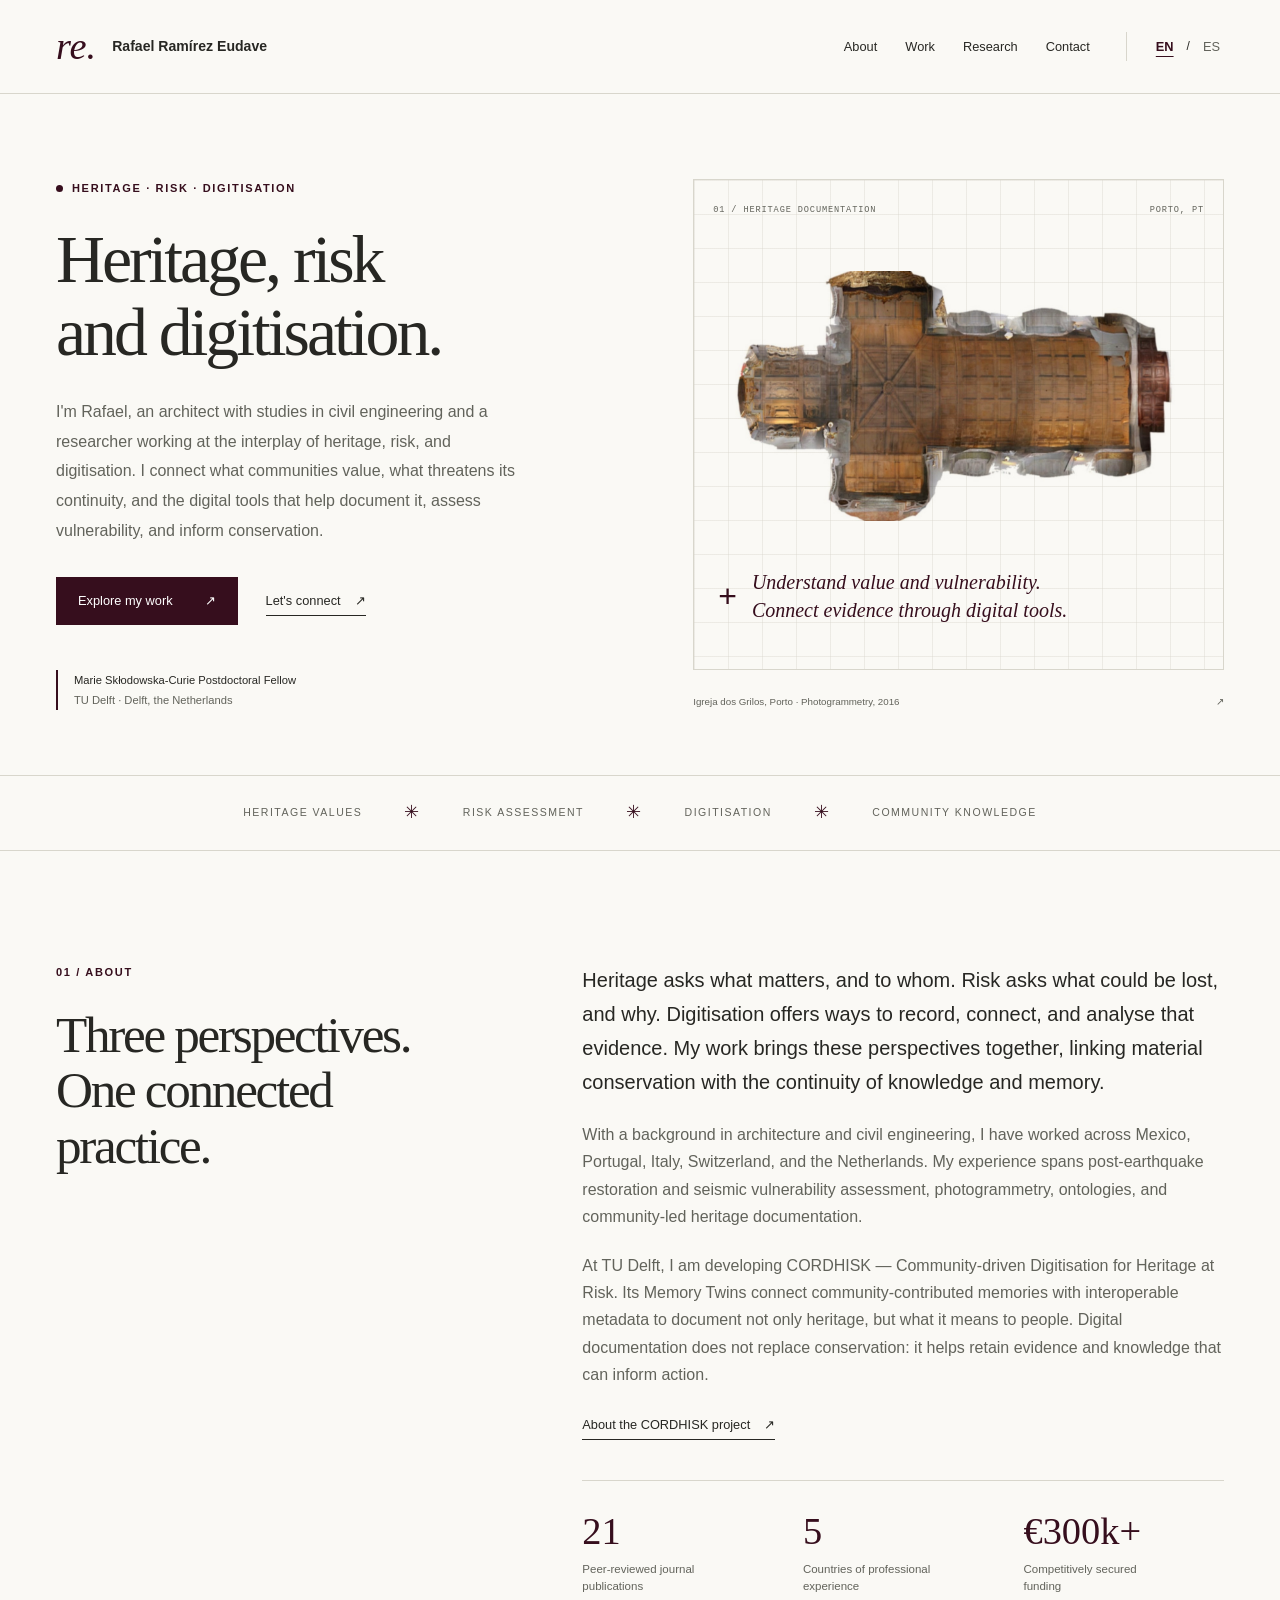
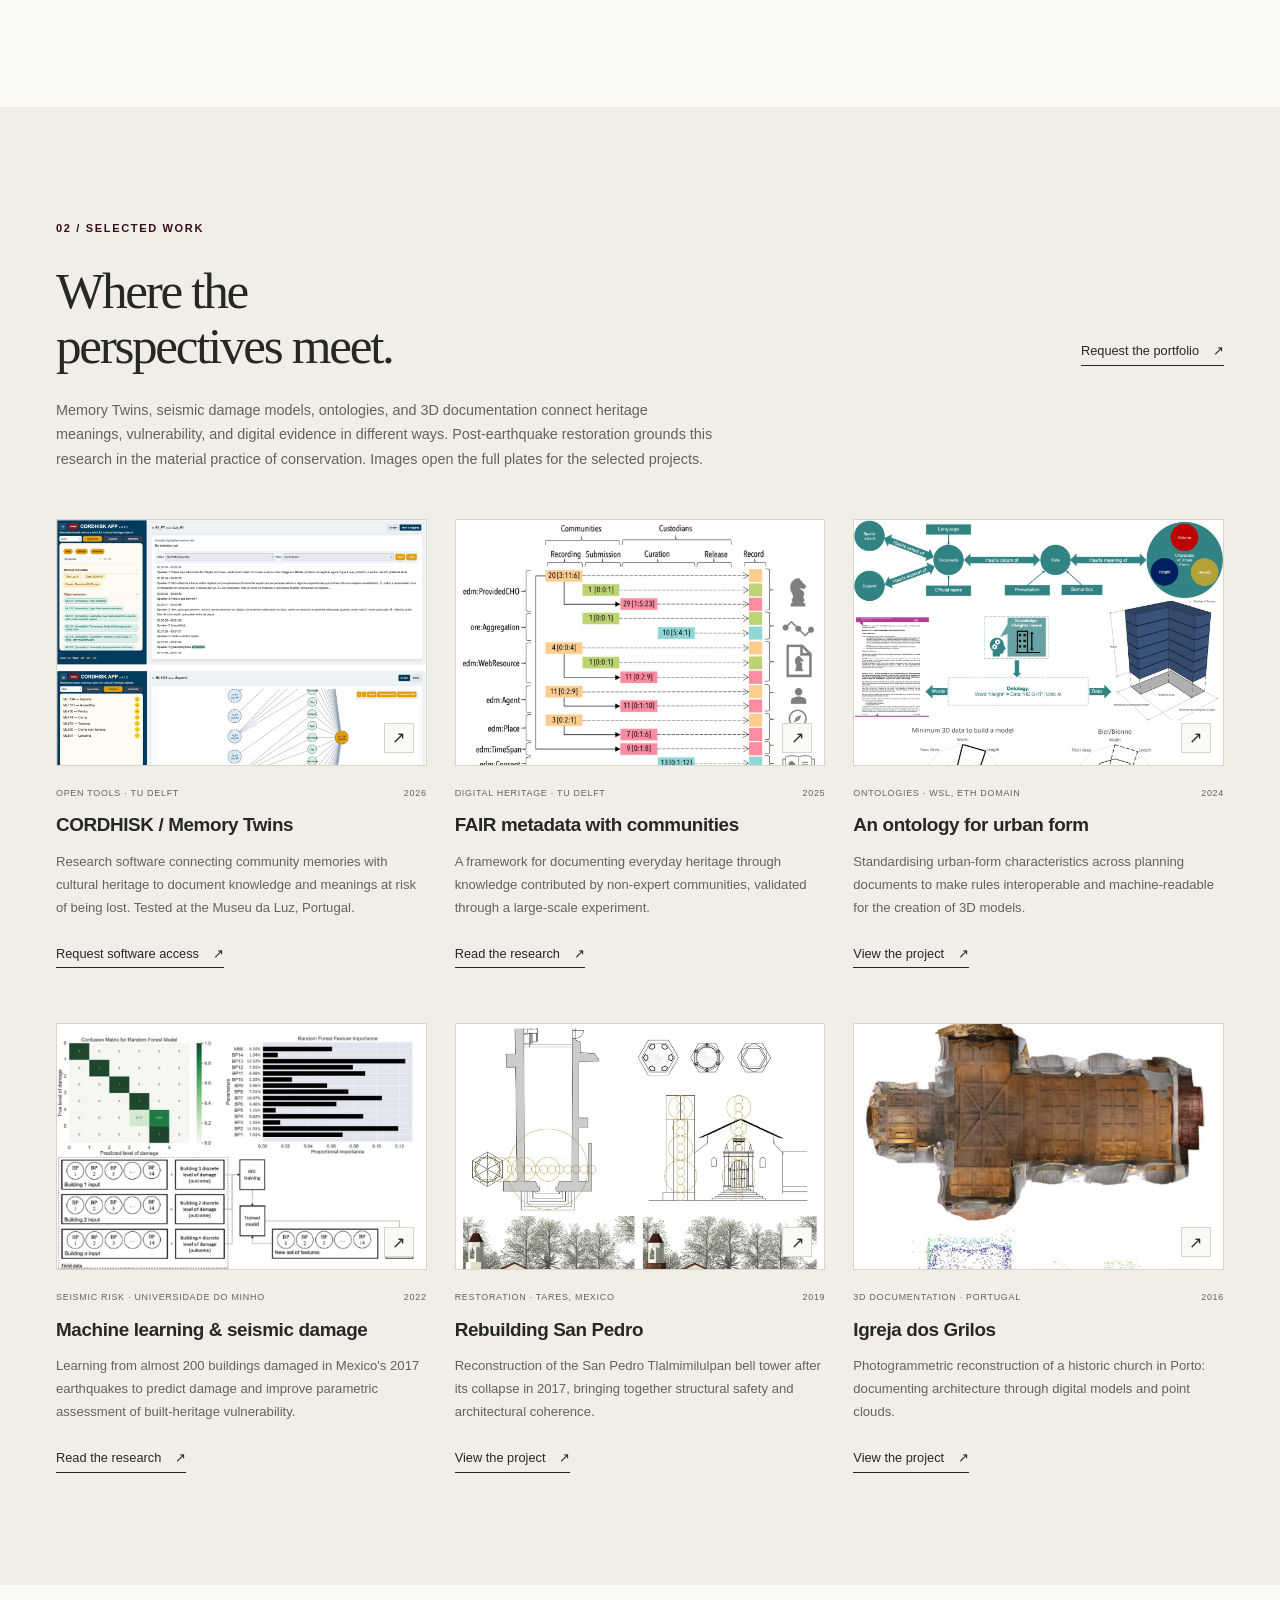
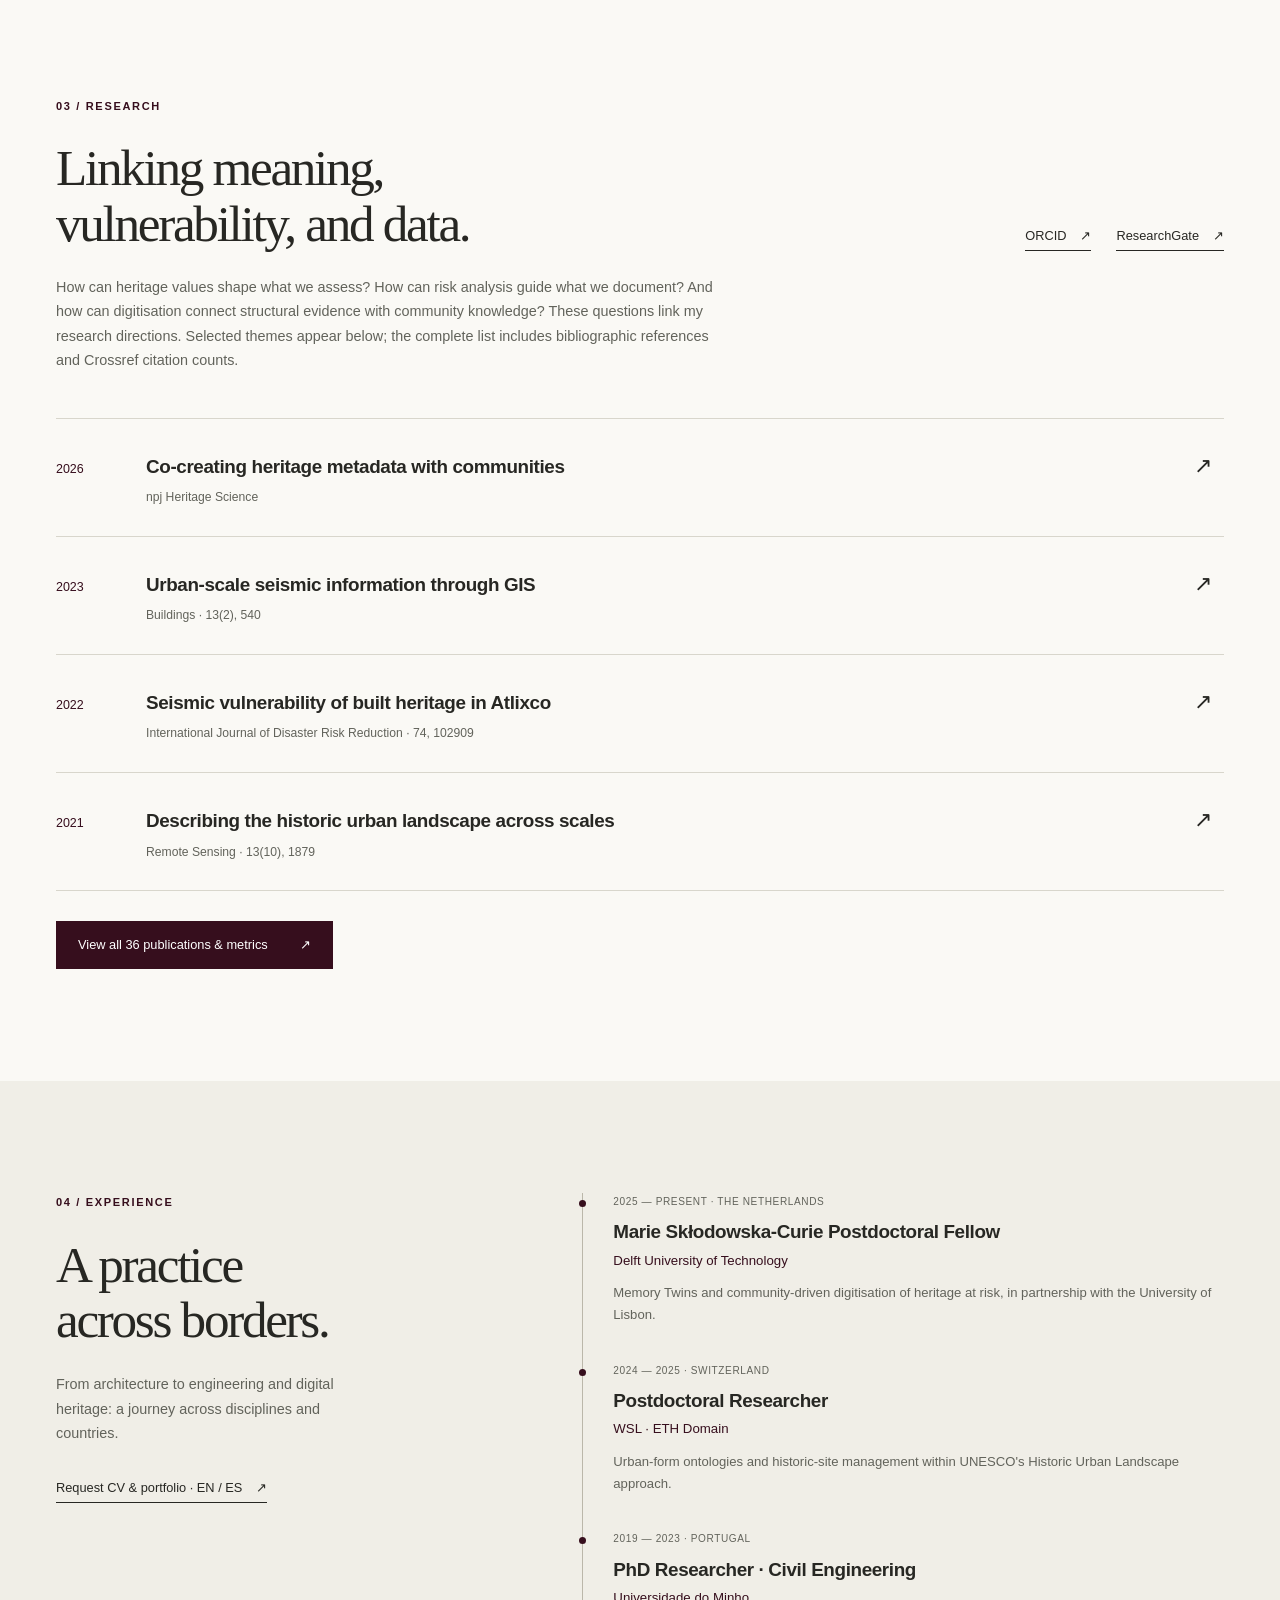
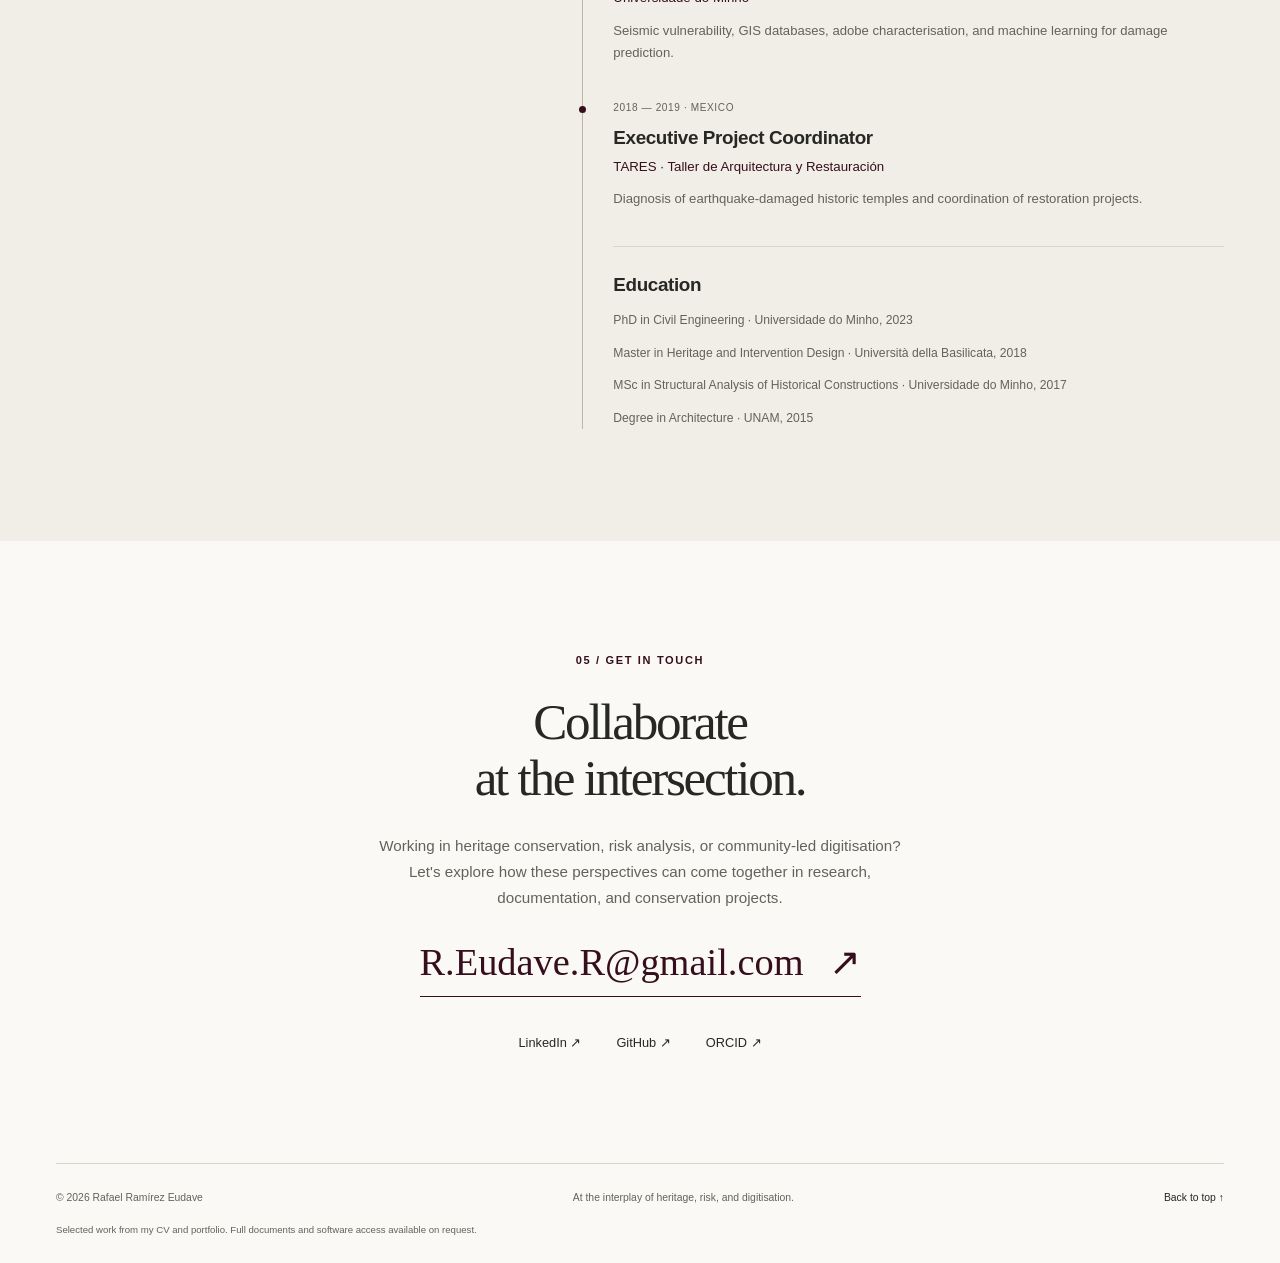
==== commit 3bffc51a: "Add complete bibliography with dated Crossref citation metrics Clarify architecture and civil engine" ====
--- a/index.html
+++ b/index.html
@@ -4,10 +4,10 @@
   <meta charset="utf-8">
   <meta name="viewport" content="width=device-width, initial-scale=1">
   <title>Rafael Ramírez Eudave | Heritage, risk &amp; digitisation</title>
-  <meta name="description" content="Rafael Ramírez Eudave works at the interplay of heritage, risk, and digitisation, connecting seismic assessment, community memory, and digital documentation at TU Delft.">
+  <meta name="description" content="Rafael Ramírez Eudave is an architect with studies in civil engineering, researching the interplay of heritage, risk, and digitisation at TU Delft.">
   <meta name="theme-color" content="#360e1d">
   <meta property="og:title" content="Rafael Ramírez Eudave | Heritage, risk &amp; digitisation">
-  <meta property="og:description" content="Connecting heritage values, risk assessment, and digitisation to understand vulnerability, document community knowledge, and inform conservation.">
+  <meta property="og:description" content="Architect with studies in civil engineering, connecting heritage values, risk assessment, and digitisation to inform conservation.">
   <meta property="og:type" content="website">
   <meta property="og:url" content="https://r-eudave.github.io/">
   <meta property="og:image" content="https://r-eudave.github.io/assets/heritage-model.jpg">
@@ -42,7 +42,7 @@
       <div class="hero-copy">
         <p class="eyebrow"><span class="status-dot" aria-hidden="true"></span><span data-es="Patrimonio · Riesgo · Digitalización">Heritage · Risk · Digitisation</span></p>
         <h1 id="hero-title" data-es="Patrimonio, riesgo<br>y digitalización." data-translation-html>Heritage, risk<br>and digitisation.</h1>
-        <p class="hero-description" data-es="Soy Rafael, arquitecto e investigador. Trabajo en la intersección entre patrimonio, riesgo y digitalización: conecto lo que las comunidades valoran, lo que amenaza su continuidad y las herramientas digitales que permiten documentarlo, analizarlo y orientar su conservación.">I'm Rafael, an architect and researcher working at the interplay of heritage, risk, and digitisation. I connect what communities value, what threatens its continuity, and the digital tools that help document it, assess vulnerability, and inform conservation.</p>
+        <p class="hero-description" data-es="Soy Rafael, arquitecto con estudios en ingeniería civil e investigador. Trabajo en la intersección entre patrimonio, riesgo y digitalización: conecto lo que las comunidades valoran, lo que amenaza su continuidad y las herramientas digitales que permiten documentarlo, analizarlo y orientar su conservación.">I'm Rafael, an architect with studies in civil engineering and a researcher working at the interplay of heritage, risk, and digitisation. I connect what communities value, what threatens its continuity, and the digital tools that help document it, assess vulnerability, and inform conservation.</p>
         <div class="hero-actions">
           <a class="button" href="#work"><span data-es="Explorar proyectos">Explore my work</span><span aria-hidden="true">↗</span></a>
           <a class="text-link" href="#contact"><span data-es="Hablemos">Let's connect</span><span aria-hidden="true">↗</span></a>
@@ -132,13 +132,14 @@
 
     <section class="research section-wrap section-space" id="research" aria-labelledby="research-title">
       <div class="section-top"><div><p class="eyebrow" data-es="03 / Investigación">03 / Research</p><h2 id="research-title" data-es="Conectar significados,<br>vulnerabilidad y datos." data-translation-html>Linking meaning,<br>vulnerability, and data.</h2></div><div class="research-profiles"><a class="text-link" href="https://orcid.org/0000-0003-0733-6685">ORCID <span aria-hidden="true">↗</span></a><a class="text-link" href="https://www.researchgate.net/profile/Rafael-Ramirez-Eudave">ResearchGate <span aria-hidden="true">↗</span></a></div></div>
-      <p class="section-intro" data-es="¿Cómo pueden los valores patrimoniales orientar lo que evaluamos? ¿Cómo puede el análisis del riesgo orientar lo que documentamos? ¿Y cómo puede la digitalización conectar las evidencias estructurales con el conocimiento de las comunidades? Estas preguntas articulan mis líneas de investigación. Los artículos enlazan con sus registros DOI; la lista completa está en mis perfiles académicos y en el CV.">How can heritage values shape what we assess? How can risk analysis guide what we document? And how can digitisation connect structural evidence with community knowledge? These questions link my research directions. Articles link to their DOI records; my academic profiles and CV contain the complete list.</p>
+      <p class="section-intro" data-es="¿Cómo pueden los valores patrimoniales orientar lo que evaluamos? ¿Cómo puede el análisis del riesgo orientar lo que documentamos? ¿Y cómo puede la digitalización conectar las evidencias estructurales con el conocimiento de las comunidades? Estas preguntas articulan mis líneas de investigación. A continuación se presentan temas seleccionados; la lista completa incluye referencias bibliográficas y citas de Crossref.">How can heritage values shape what we assess? How can risk analysis guide what we document? And how can digitisation connect structural evidence with community knowledge? These questions link my research directions. Selected themes appear below; the complete list includes bibliographic references and Crossref citation counts.</p>
       <div class="research-list">
         <a class="research-row" href="https://doi.org/10.1038/s40494-026-02706-1"><span class="research-year">2026</span><div><h3 data-es="Co-creación de metadatos patrimoniales con comunidades">Co-creating heritage metadata with communities</h3><p>npj Heritage Science</p></div><span class="row-arrow" aria-hidden="true">↗</span></a>
         <a class="research-row" href="https://doi.org/10.3390/buildings13020540"><span class="research-year">2023</span><div><h3 data-es="Información sísmica a escala urbana mediante SIG">Urban-scale seismic information through GIS</h3><p>Buildings · 13(2), 540</p></div><span class="row-arrow" aria-hidden="true">↗</span></a>
         <a class="research-row" href="https://doi.org/10.1016/j.ijdrr.2022.102909"><span class="research-year">2022</span><div><h3 data-es="Vulnerabilidad sísmica del patrimonio construido en Atlixco">Seismic vulnerability of built heritage in Atlixco</h3><p>International Journal of Disaster Risk Reduction · 74, 102909</p></div><span class="row-arrow" aria-hidden="true">↗</span></a>
         <a class="research-row" href="https://doi.org/10.3390/rs13101879"><span class="research-year">2021</span><div><h3 data-es="Describir el paisaje urbano histórico a distintas escalas">Describing the historic urban landscape across scales</h3><p>Remote Sensing · 13(10), 1879</p></div><span class="row-arrow" aria-hidden="true">↗</span></a>
       </div>
+      <p class="publication-cta"><a class="button" href="publications.html" data-local-page><span data-es="Ver las 36 publicaciones y sus métricas">View all 36 publications &amp; metrics</span><span aria-hidden="true">↗</span></a></p>
     </section>
 
     <section class="experience-section section-space" id="experience" aria-labelledby="experience-title">
--- a/styles.css
+++ b/styles.css
@@ -82,6 +82,24 @@
 .research-year { font-size: .78rem; color: var(--wine); }
 .research-row p { font-size: .76rem; margin-top: 7px; }
 .row-arrow { font-size: 1.4rem; }
+.publication-cta { margin-top: 30px; }
+.publication-navigation { display: flex; flex-wrap: wrap; gap: 15px 28px; margin-block: 30px; font-size: .85rem; }
+.metrics-note { padding: 24px; background: var(--panel); border-left: 2px solid var(--wine); }
+.metrics-note h2 { font: 550 1.1rem/1.4 var(--sans); letter-spacing: 0; }
+.metrics-note p { font-size: .8rem; margin-top: 12px; }
+.publication-category { margin-block: 60px; }
+.publication-category h2 { font-size: clamp(2rem, 4vw, 3rem); }
+.publication-count { font: .55em var(--sans); color: var(--muted); }
+.publication-list { padding: 0; margin: 25px 0 0; list-style: none; border-top: 1px solid var(--line); }
+.publication-entry { padding-block: 25px; border-bottom: 1px solid var(--line); break-inside: avoid; overflow-wrap: anywhere; }
+.publication-year { color: var(--wine); font-size: .75rem; margin-bottom: 8px; }
+.publication-entry h3 { max-width: 1000px; }
+.publication-entry h3 a { text-decoration: none; }
+.publication-entry h3 a:hover { text-decoration: underline; }
+.publication-citation { font-size: .85rem; margin-top: 12px; max-width: 1000px; }
+.publication-metrics { display: flex; flex-wrap: wrap; gap: 8px 16px; margin-top: 14px; align-items: baseline; font-size: .76rem; }
+.publication-metric { color: var(--wine); }
+.metric-date { font-size: .7rem; }
 .experience { display: grid; grid-template-columns: .85fr 1.25fr; gap: 90px; }
 .experience > div > p:not(.eyebrow) { max-width: 320px; font-size: .9rem; margin-top: 25px; }
 .experience > div > .text-link { margin-top: 28px; }
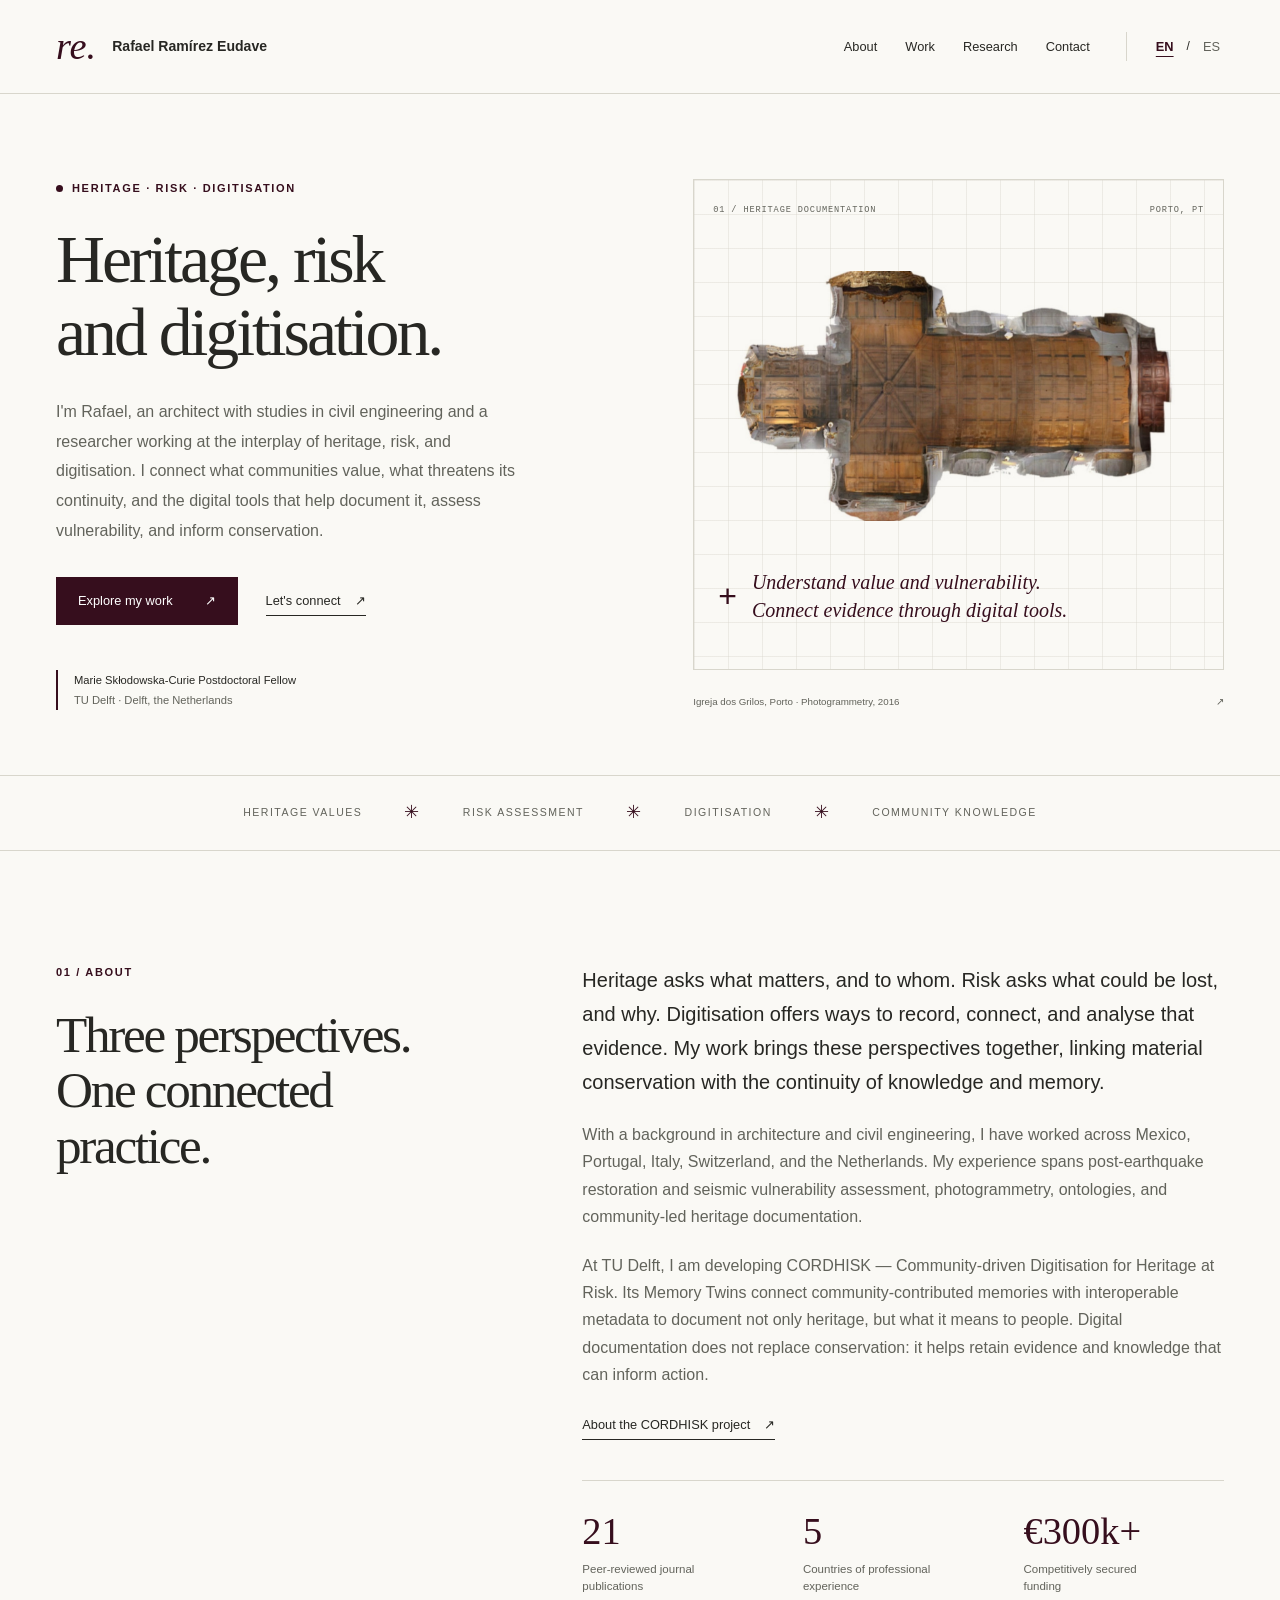
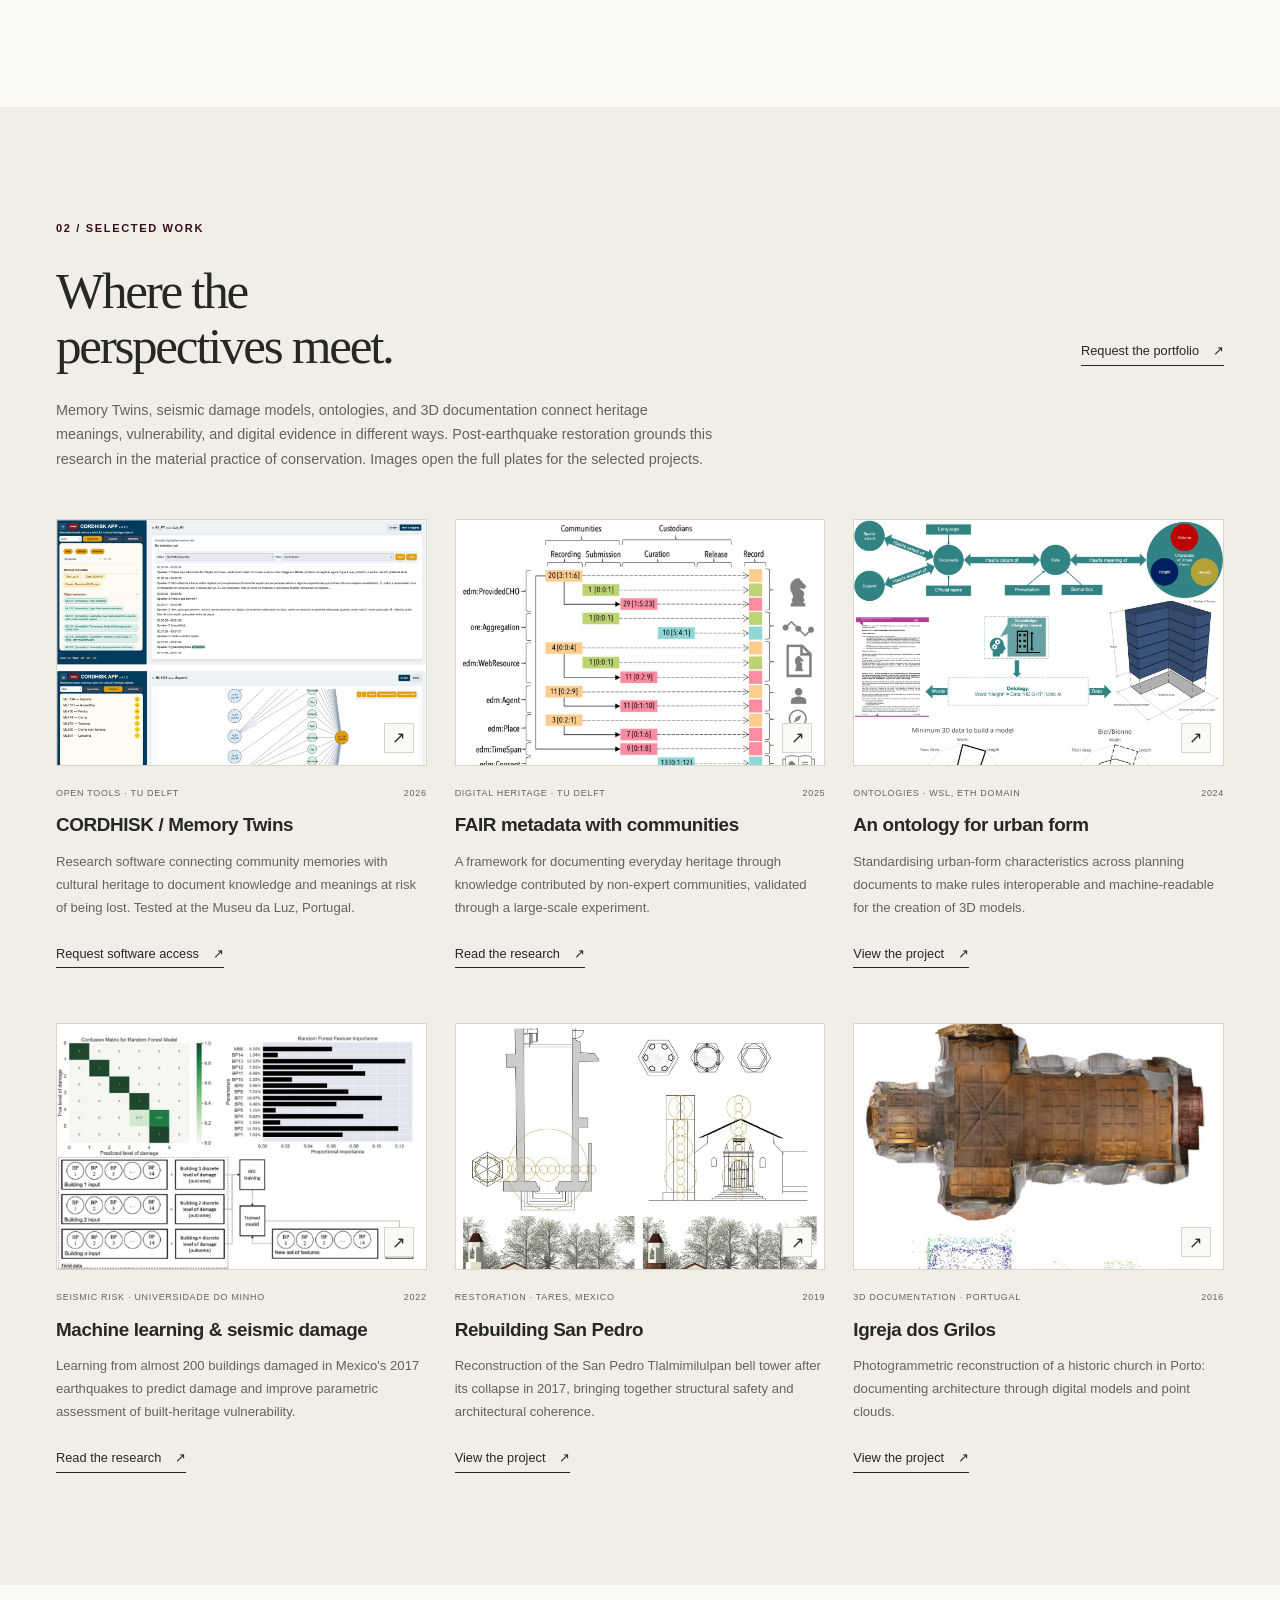
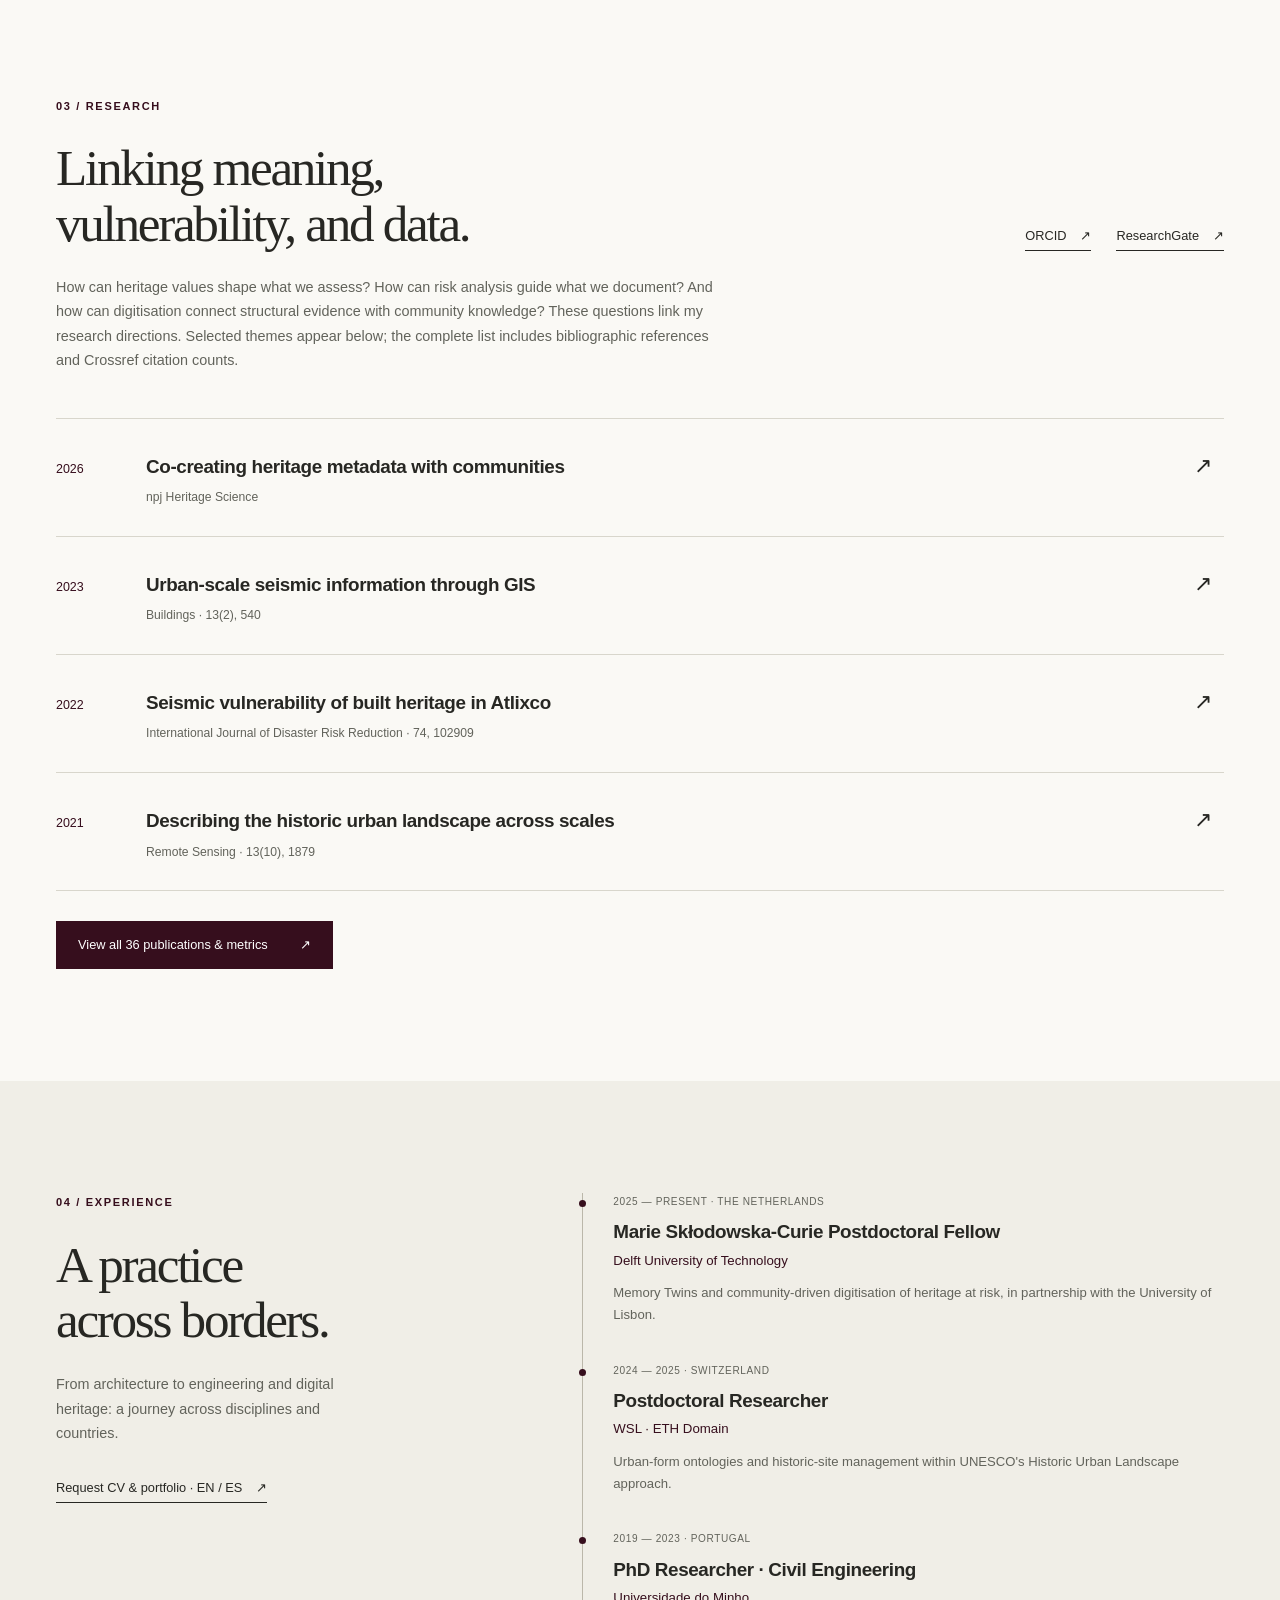
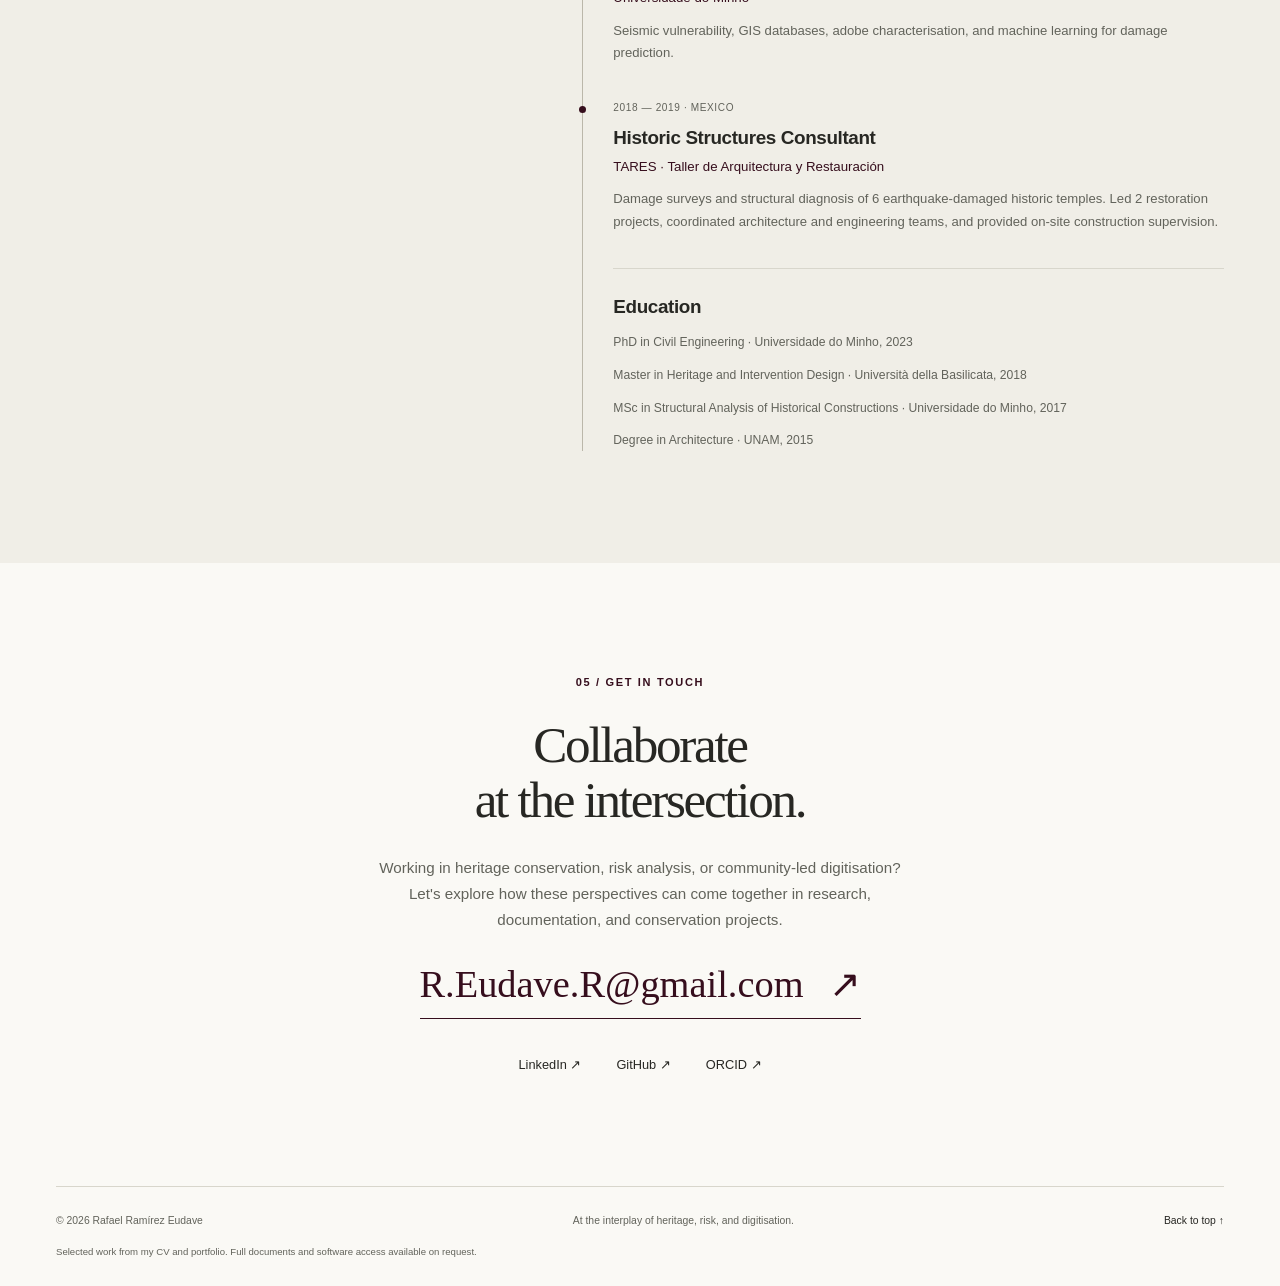
==== commit 1c1f9ca1: "Align TARES experience with updated Spanish CV Co-authored-by: Copilot <223556219+Copilot@users.nore" ====
--- a/index.html
+++ b/index.html
@@ -149,7 +149,7 @@
           <article><p class="timeline-date" data-es="2025 — Actualidad · Países Bajos">2025 — Present · the Netherlands</p><h3 data-es="Investigador posdoctoral Marie Skłodowska-Curie">Marie Skłodowska-Curie Postdoctoral Fellow</h3><p class="institution">Delft University of Technology</p><p data-es="Gemelos de memoria y digitalización del patrimonio en riesgo con comunidades, en colaboración con la Universidade de Lisboa.">Memory Twins and community-driven digitisation of heritage at risk, in partnership with the University of Lisbon.</p></article>
           <article><p class="timeline-date" data-es="2024 — 2025 · Suiza">2024 — 2025 · Switzerland</p><h3 data-es="Investigador posdoctoral">Postdoctoral Researcher</h3><p class="institution">WSL · ETH Domain</p><p data-es="Ontologías de la forma urbana y gestión de sitios históricos en el marco del Paisaje Urbano Histórico de la UNESCO.">Urban-form ontologies and historic-site management within UNESCO's Historic Urban Landscape approach.</p></article>
           <article><p class="timeline-date">2019 — 2023 · Portugal</p><h3 data-es="Investigador doctoral · Ingeniería Civil">PhD Researcher · Civil Engineering</h3><p class="institution">Universidade do Minho</p><p data-es="Vulnerabilidad sísmica, bases de datos SIG, caracterización del adobe y aprendizaje automático para predecir daños.">Seismic vulnerability, GIS databases, adobe characterisation, and machine learning for damage prediction.</p></article>
-          <article><p class="timeline-date" data-es="2018 — 2019 · México">2018 — 2019 · Mexico</p><h3 data-es="Coordinador de proyectos ejecutivos">Executive Project Coordinator</h3><p class="institution">TARES · Taller de Arquitectura y Restauración</p><p data-es="Diagnóstico de templos históricos dañados por sismos y coordinación de proyectos de restauración.">Diagnosis of earthquake-damaged historic temples and coordination of restoration projects.</p></article>
+          <article><p class="timeline-date" data-es="2018 — 2019 · México">2018 — 2019 · Mexico</p><h3 data-es="Consultor en estructuras históricas">Historic Structures Consultant</h3><p class="institution">TARES · Taller de Arquitectura y Restauración</p><p data-es="Levantamiento de daños y diagnóstico estructural de 6 templos históricos afectados por sismos. Dirección de 2 proyectos de restauración, coordinación de equipos de arquitectura e ingeniería y residencia de obra.">Damage surveys and structural diagnosis of 6 earthquake-damaged historic temples. Led 2 restoration projects, coordinated architecture and engineering teams, and provided on-site construction supervision.</p></article>
           <div class="education"><h3 data-es="Formación">Education</h3><p data-es="Doctorado en Ingeniería Civil · Universidade do Minho, 2023">PhD in Civil Engineering · Universidade do Minho, 2023</p><p data-es="Máster en Patrimonio y Proyecto · Università della Basilicata, 2018">Master in Heritage and Intervention Design · Università della Basilicata, 2018</p><p data-es="Máster en Análisis Estructural de Construcciones Históricas · Universidade do Minho, 2017">MSc in Structural Analysis of Historical Constructions · Universidade do Minho, 2017</p><p data-es="Licenciatura en Arquitectura · UNAM, 2015">Degree in Architecture · UNAM, 2015</p></div>
         </div>
       </div>
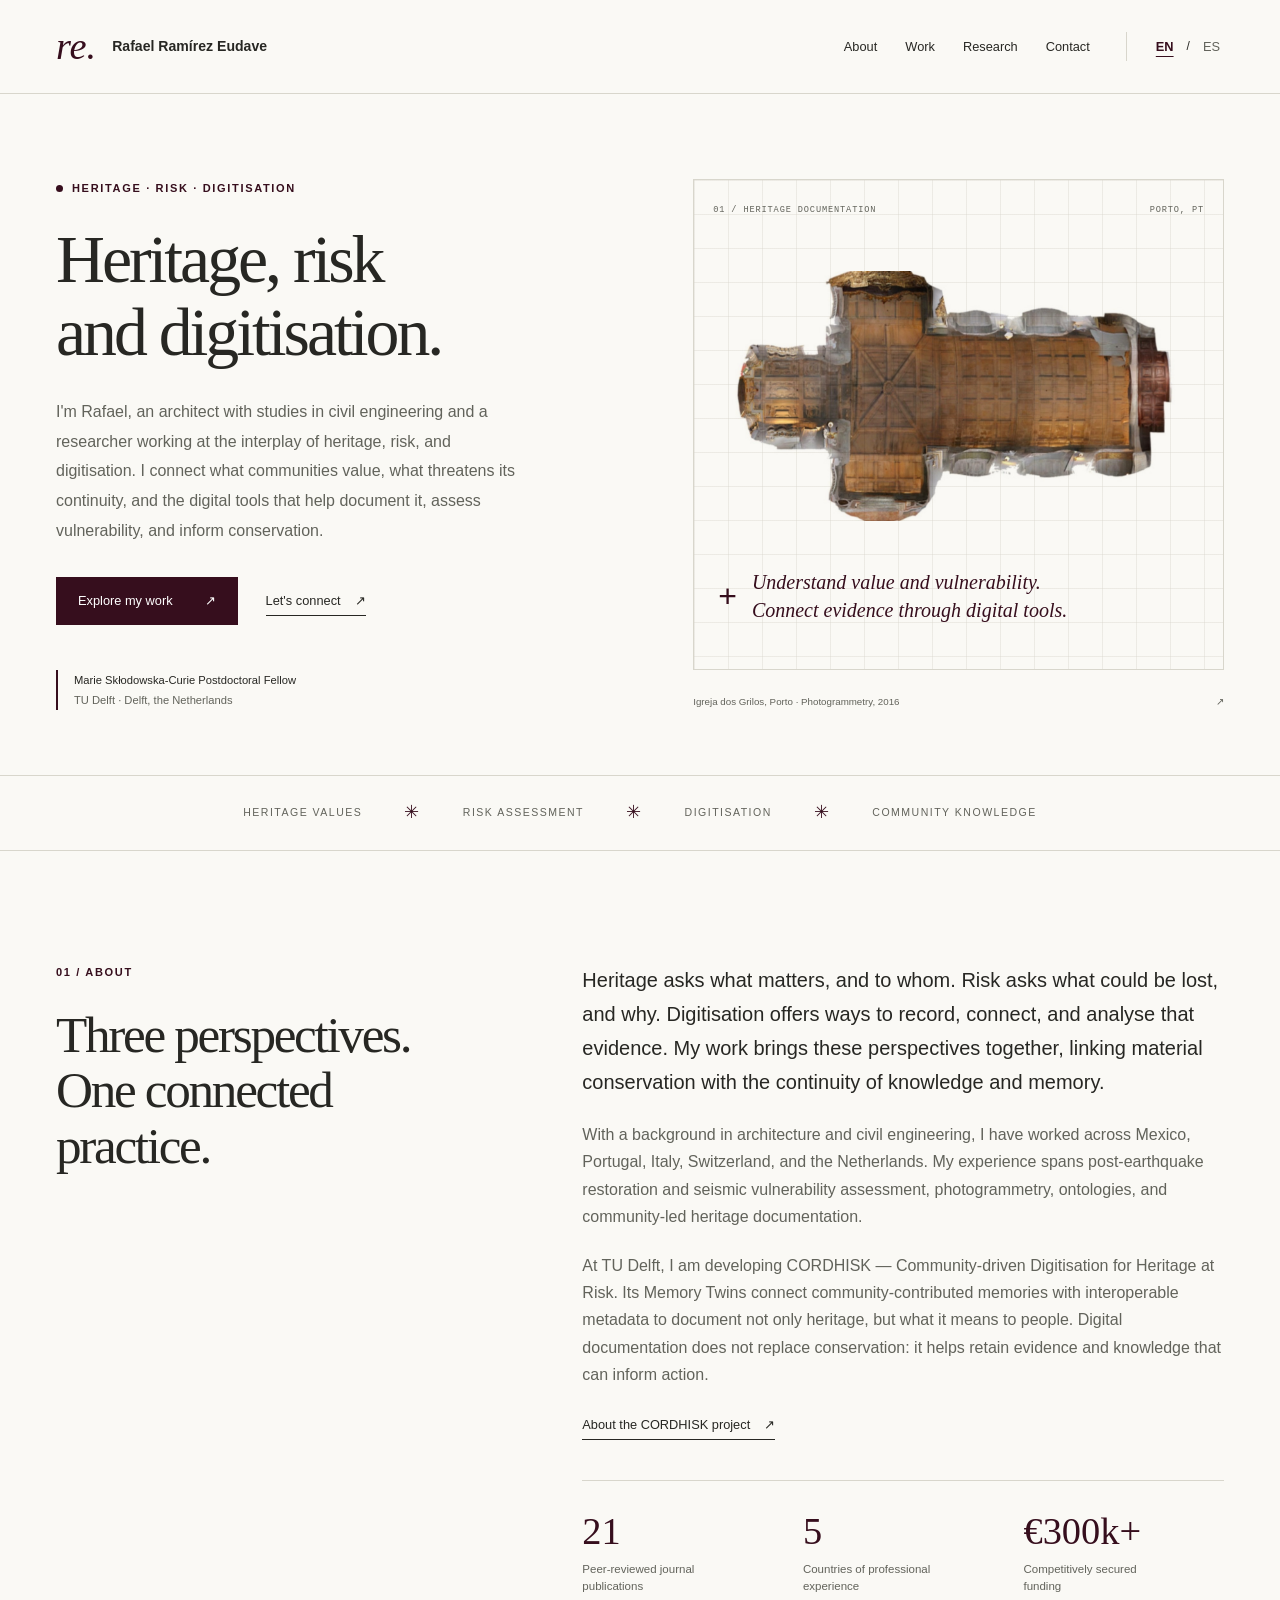
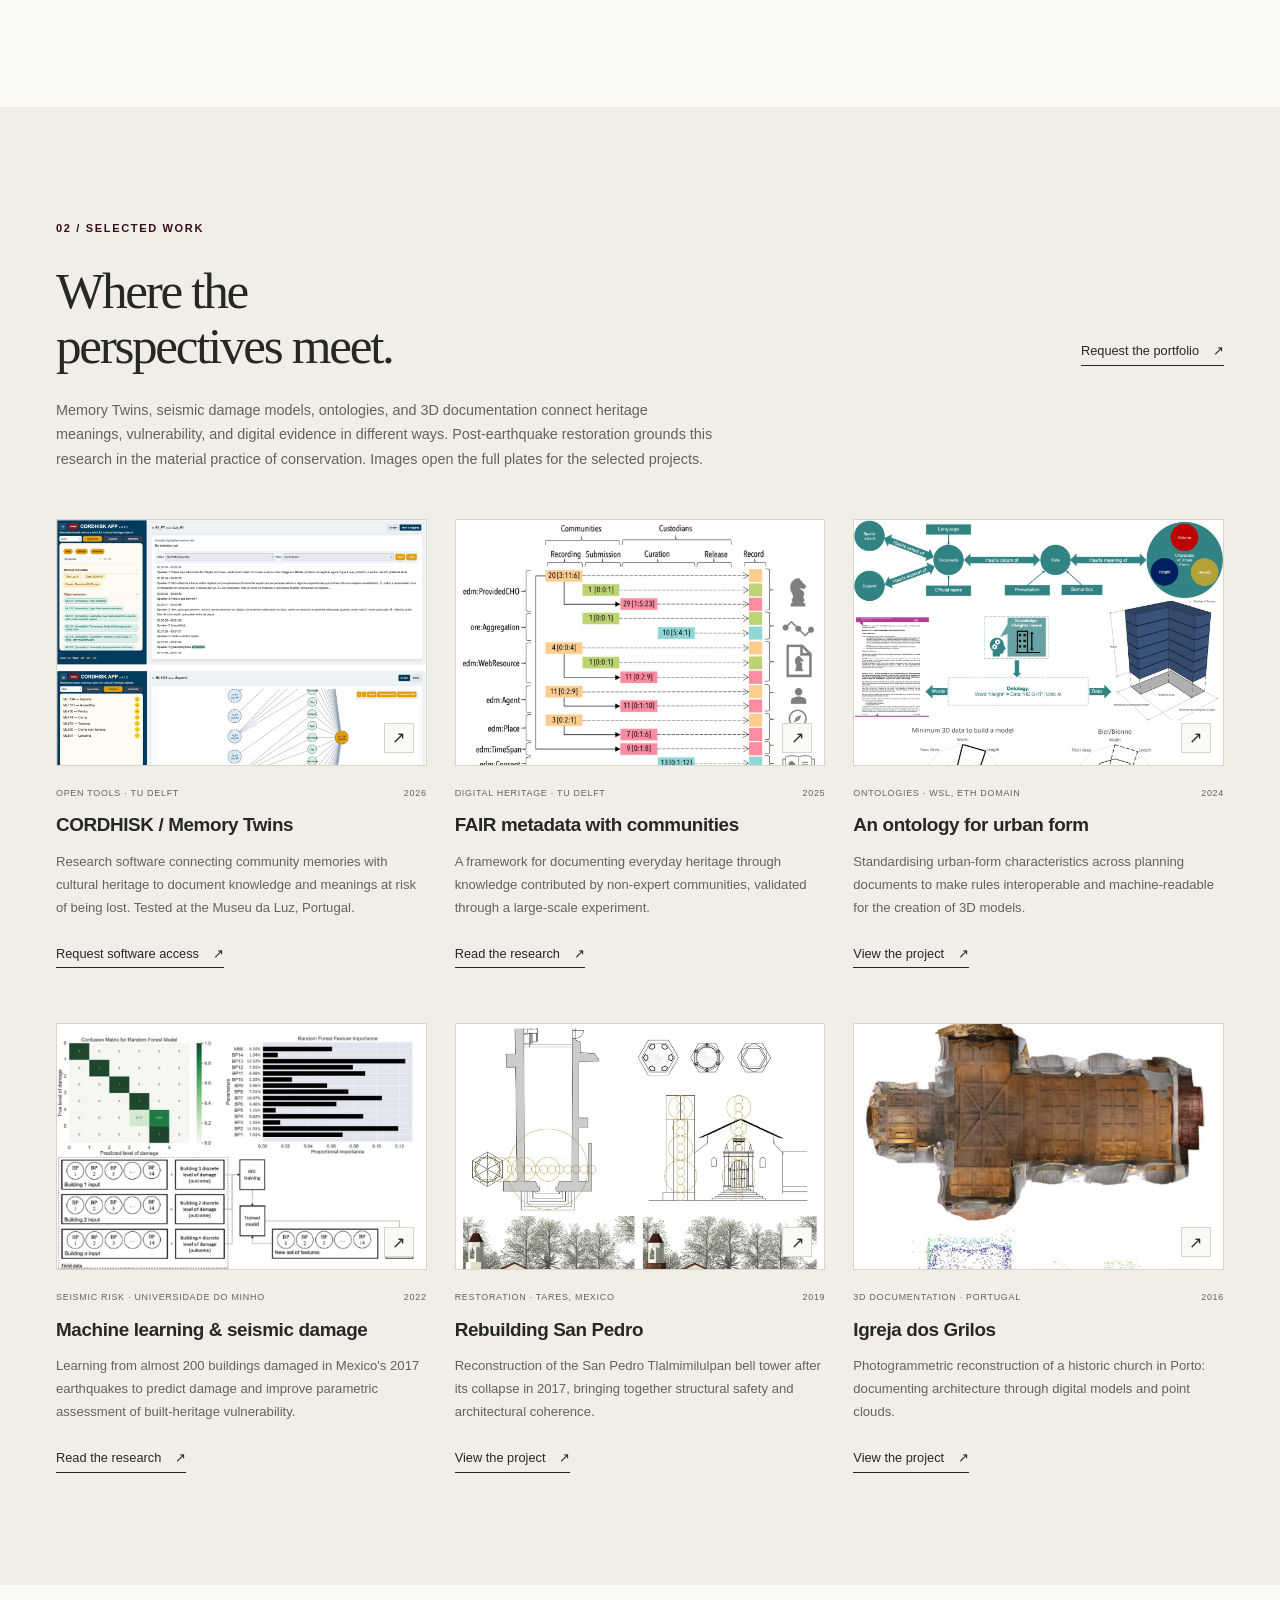
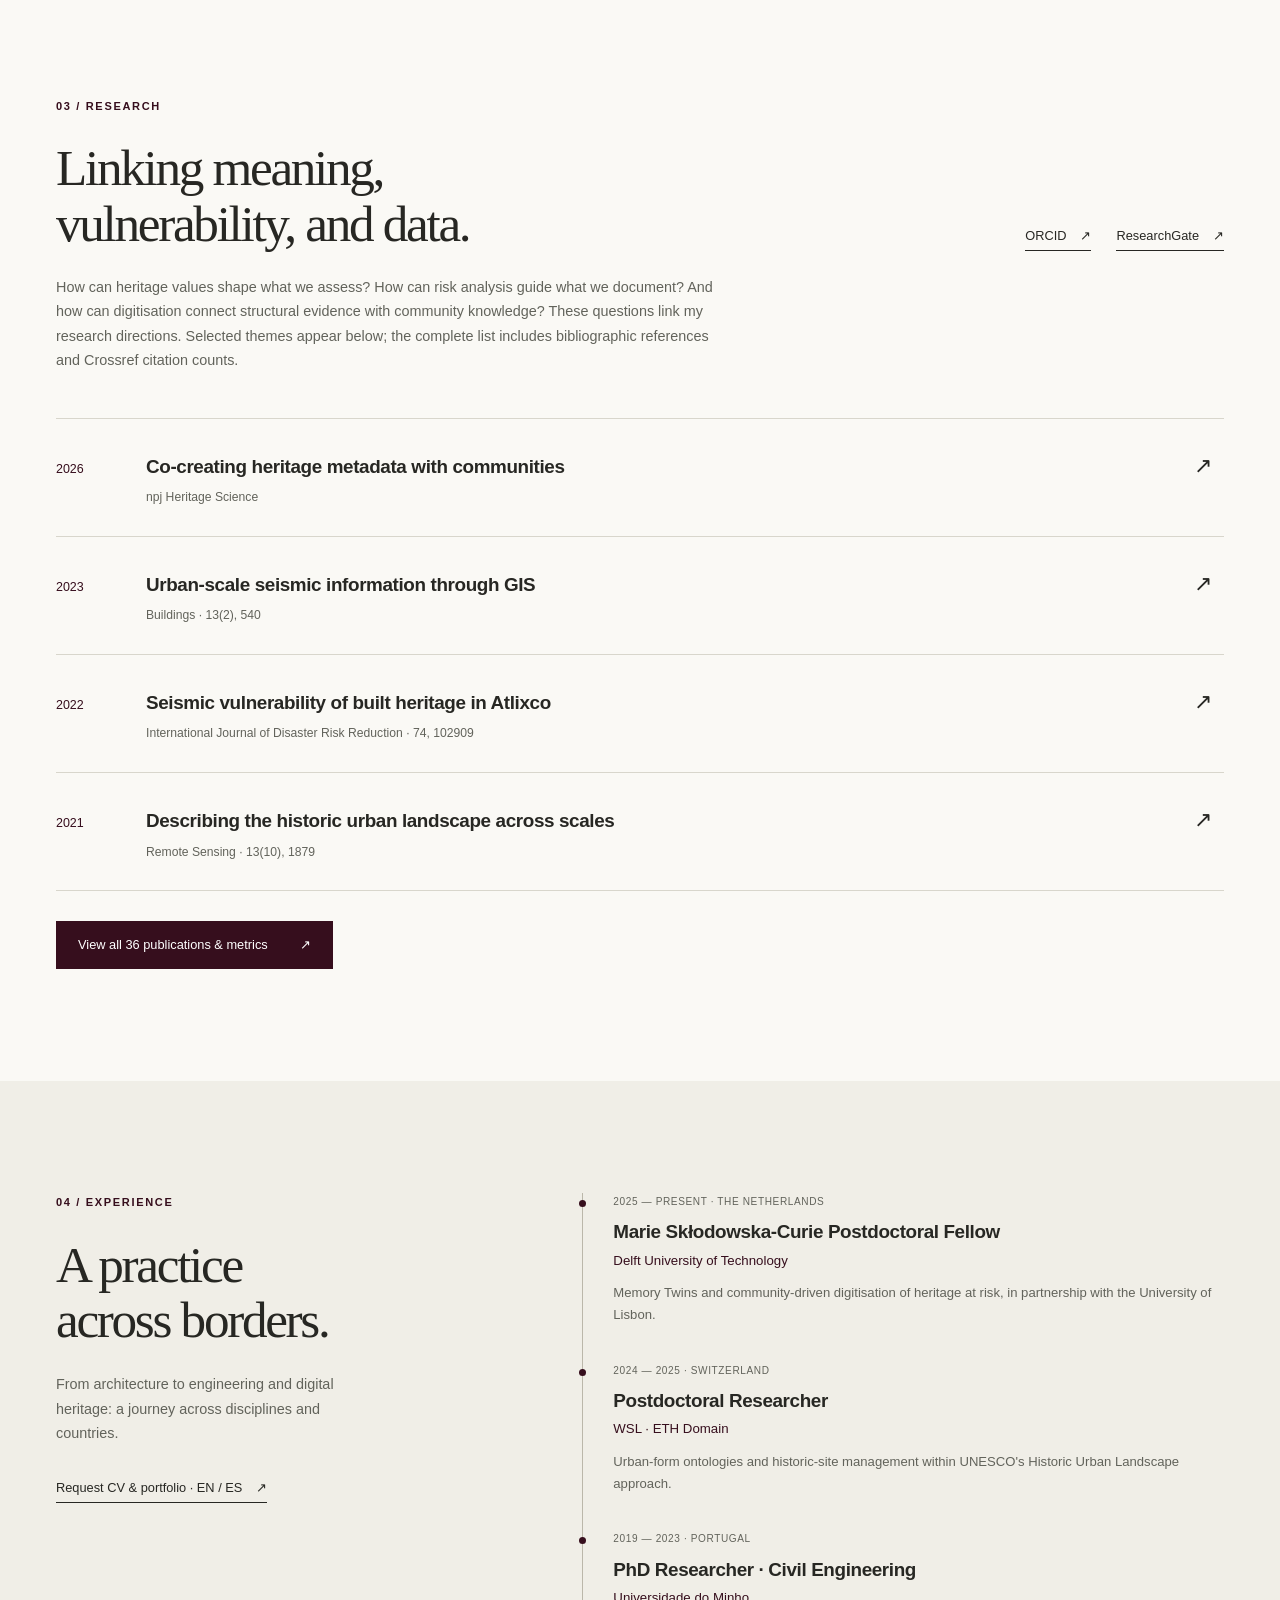
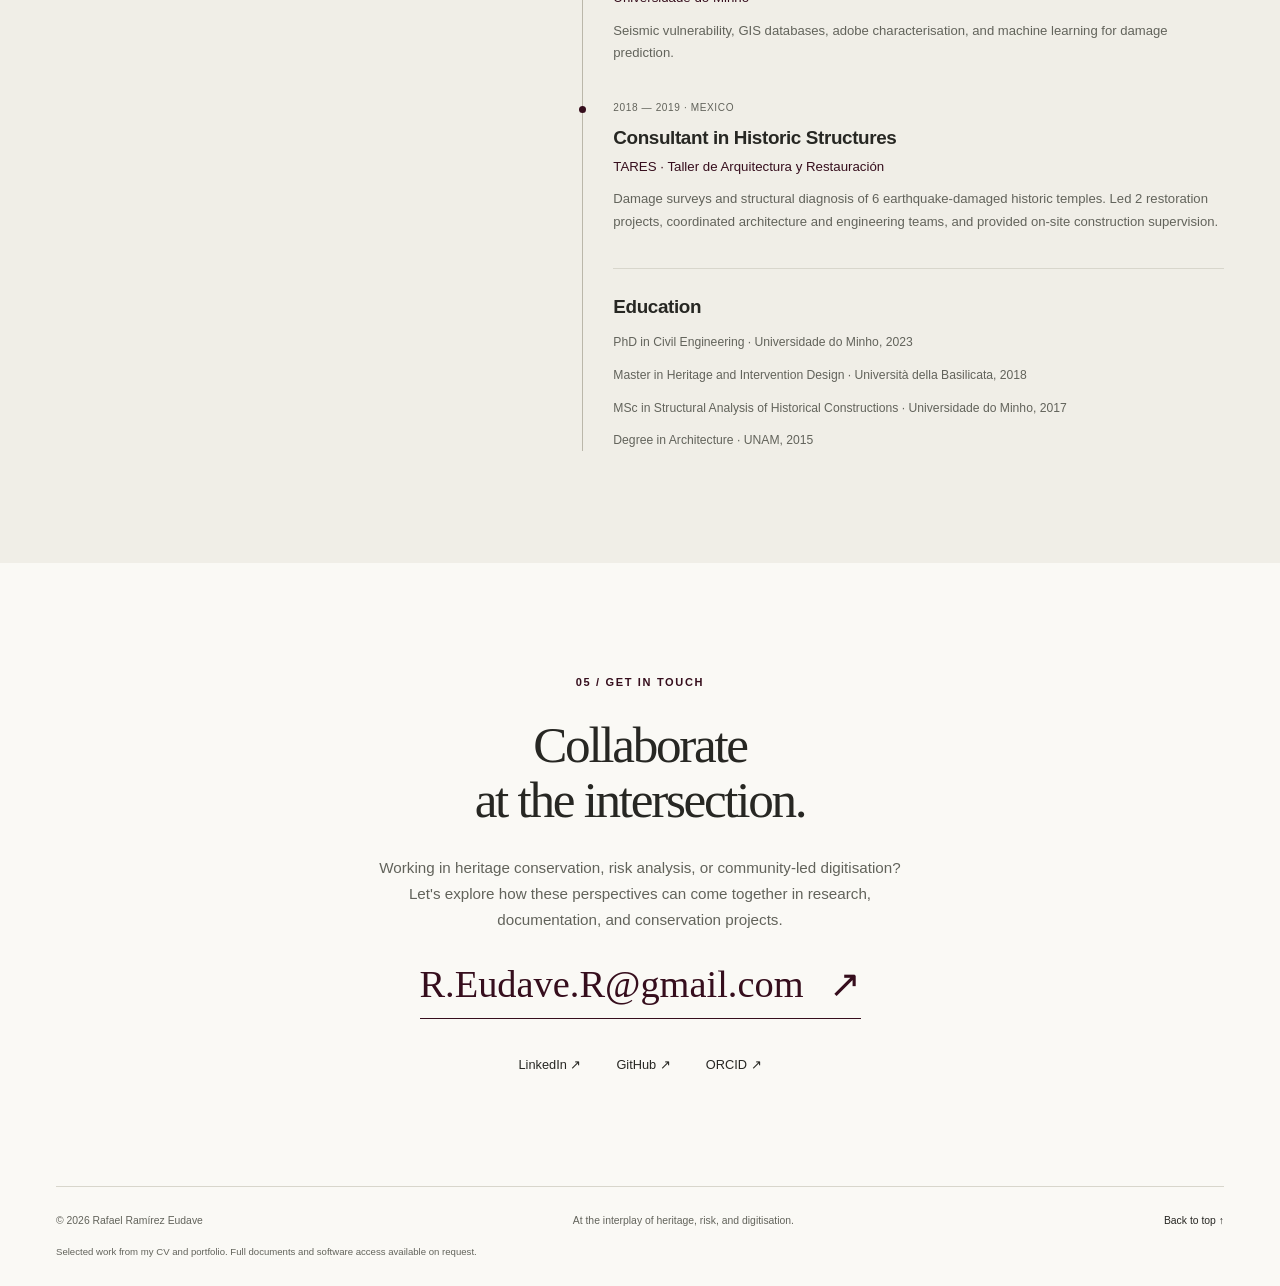
==== commit 42169988: "Match TARES title to latest English CV wording Co-authored-by: Copilot <223556219+Copilot@users.nore" ====
--- a/index.html
+++ b/index.html
@@ -149,7 +149,7 @@
           <article><p class="timeline-date" data-es="2025 — Actualidad · Países Bajos">2025 — Present · the Netherlands</p><h3 data-es="Investigador posdoctoral Marie Skłodowska-Curie">Marie Skłodowska-Curie Postdoctoral Fellow</h3><p class="institution">Delft University of Technology</p><p data-es="Gemelos de memoria y digitalización del patrimonio en riesgo con comunidades, en colaboración con la Universidade de Lisboa.">Memory Twins and community-driven digitisation of heritage at risk, in partnership with the University of Lisbon.</p></article>
           <article><p class="timeline-date" data-es="2024 — 2025 · Suiza">2024 — 2025 · Switzerland</p><h3 data-es="Investigador posdoctoral">Postdoctoral Researcher</h3><p class="institution">WSL · ETH Domain</p><p data-es="Ontologías de la forma urbana y gestión de sitios históricos en el marco del Paisaje Urbano Histórico de la UNESCO.">Urban-form ontologies and historic-site management within UNESCO's Historic Urban Landscape approach.</p></article>
           <article><p class="timeline-date">2019 — 2023 · Portugal</p><h3 data-es="Investigador doctoral · Ingeniería Civil">PhD Researcher · Civil Engineering</h3><p class="institution">Universidade do Minho</p><p data-es="Vulnerabilidad sísmica, bases de datos SIG, caracterización del adobe y aprendizaje automático para predecir daños.">Seismic vulnerability, GIS databases, adobe characterisation, and machine learning for damage prediction.</p></article>
-          <article><p class="timeline-date" data-es="2018 — 2019 · México">2018 — 2019 · Mexico</p><h3 data-es="Consultor en estructuras históricas">Historic Structures Consultant</h3><p class="institution">TARES · Taller de Arquitectura y Restauración</p><p data-es="Levantamiento de daños y diagnóstico estructural de 6 templos históricos afectados por sismos. Dirección de 2 proyectos de restauración, coordinación de equipos de arquitectura e ingeniería y residencia de obra.">Damage surveys and structural diagnosis of 6 earthquake-damaged historic temples. Led 2 restoration projects, coordinated architecture and engineering teams, and provided on-site construction supervision.</p></article>
+          <article><p class="timeline-date" data-es="2018 — 2019 · México">2018 — 2019 · Mexico</p><h3 data-es="Consultor en estructuras históricas">Consultant in Historic Structures</h3><p class="institution">TARES · Taller de Arquitectura y Restauración</p><p data-es="Levantamiento de daños y diagnóstico estructural de 6 templos históricos afectados por sismos. Dirección de 2 proyectos de restauración, coordinación de equipos de arquitectura e ingeniería y residencia de obra.">Damage surveys and structural diagnosis of 6 earthquake-damaged historic temples. Led 2 restoration projects, coordinated architecture and engineering teams, and provided on-site construction supervision.</p></article>
           <div class="education"><h3 data-es="Formación">Education</h3><p data-es="Doctorado en Ingeniería Civil · Universidade do Minho, 2023">PhD in Civil Engineering · Universidade do Minho, 2023</p><p data-es="Máster en Patrimonio y Proyecto · Università della Basilicata, 2018">Master in Heritage and Intervention Design · Università della Basilicata, 2018</p><p data-es="Máster en Análisis Estructural de Construcciones Históricas · Universidade do Minho, 2017">MSc in Structural Analysis of Historical Constructions · Universidade do Minho, 2017</p><p data-es="Licenciatura en Arquitectura · UNAM, 2015">Degree in Architecture · UNAM, 2015</p></div>
         </div>
       </div>
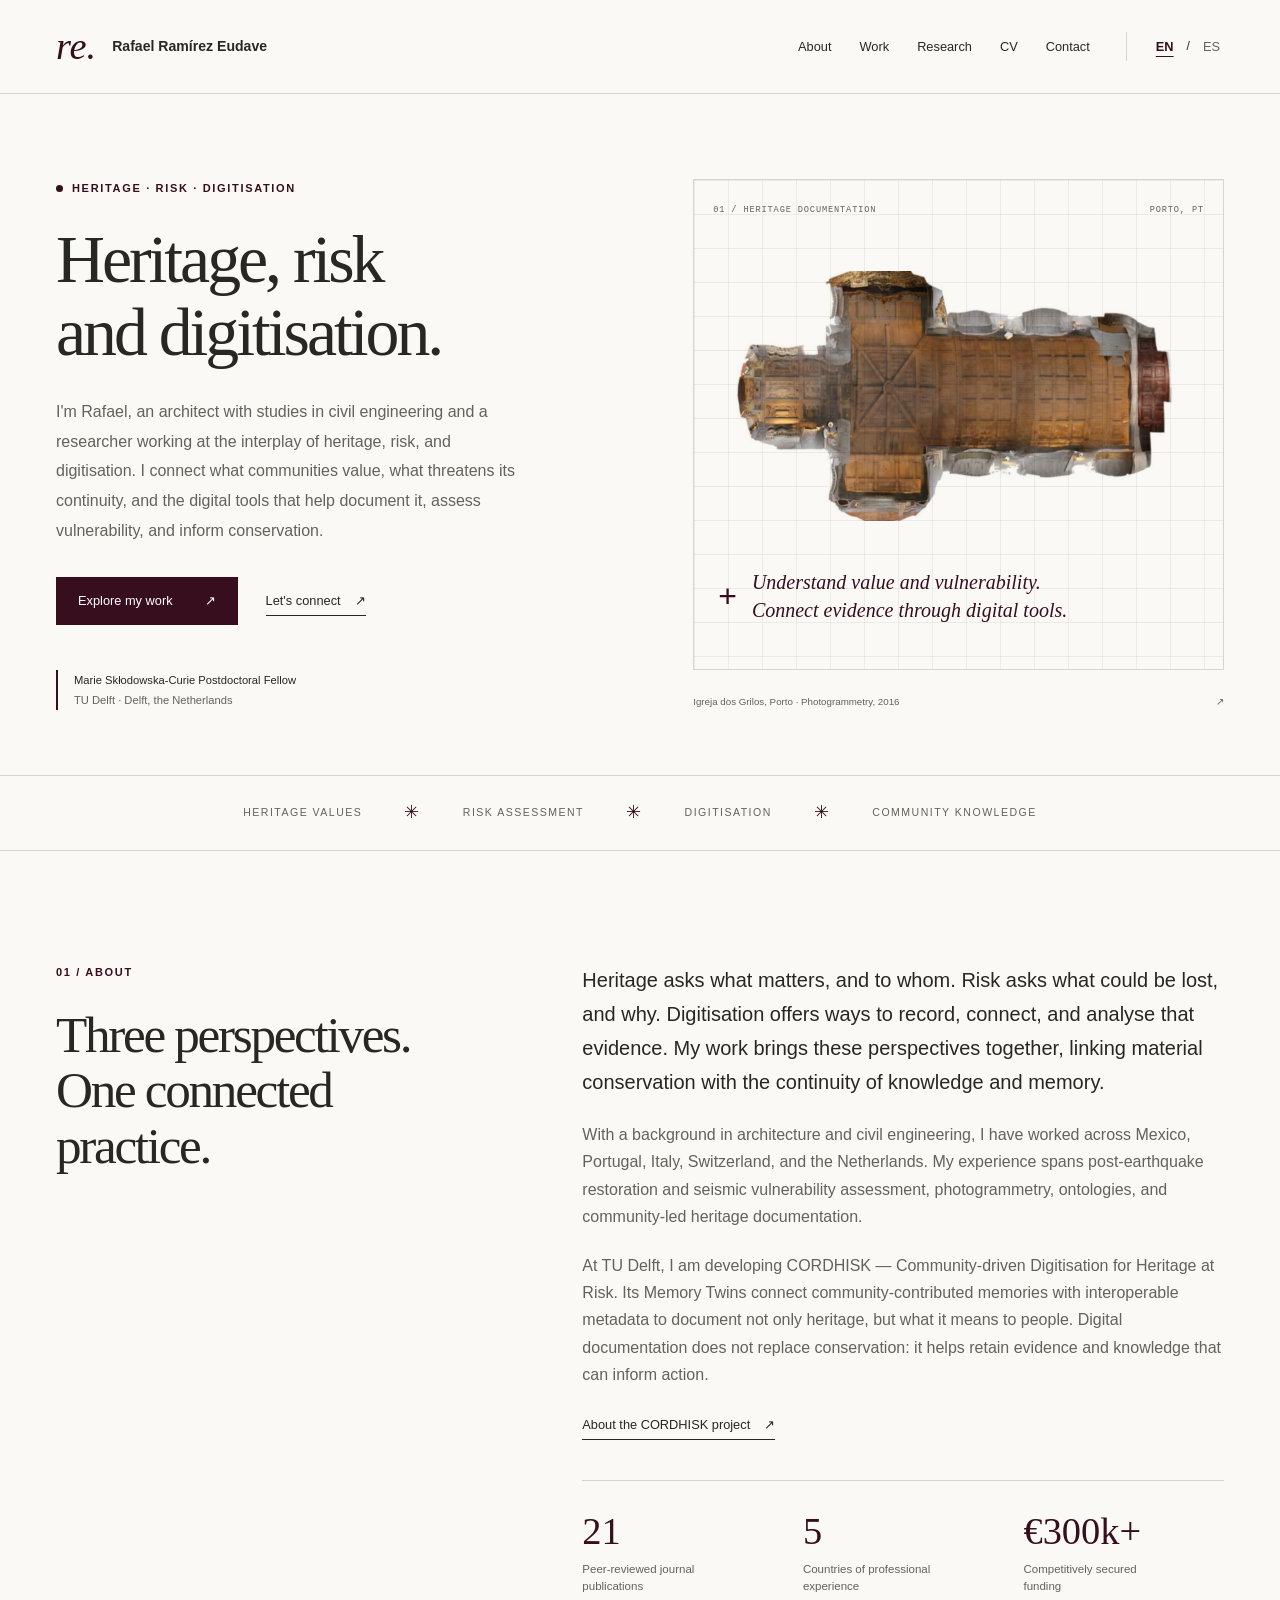
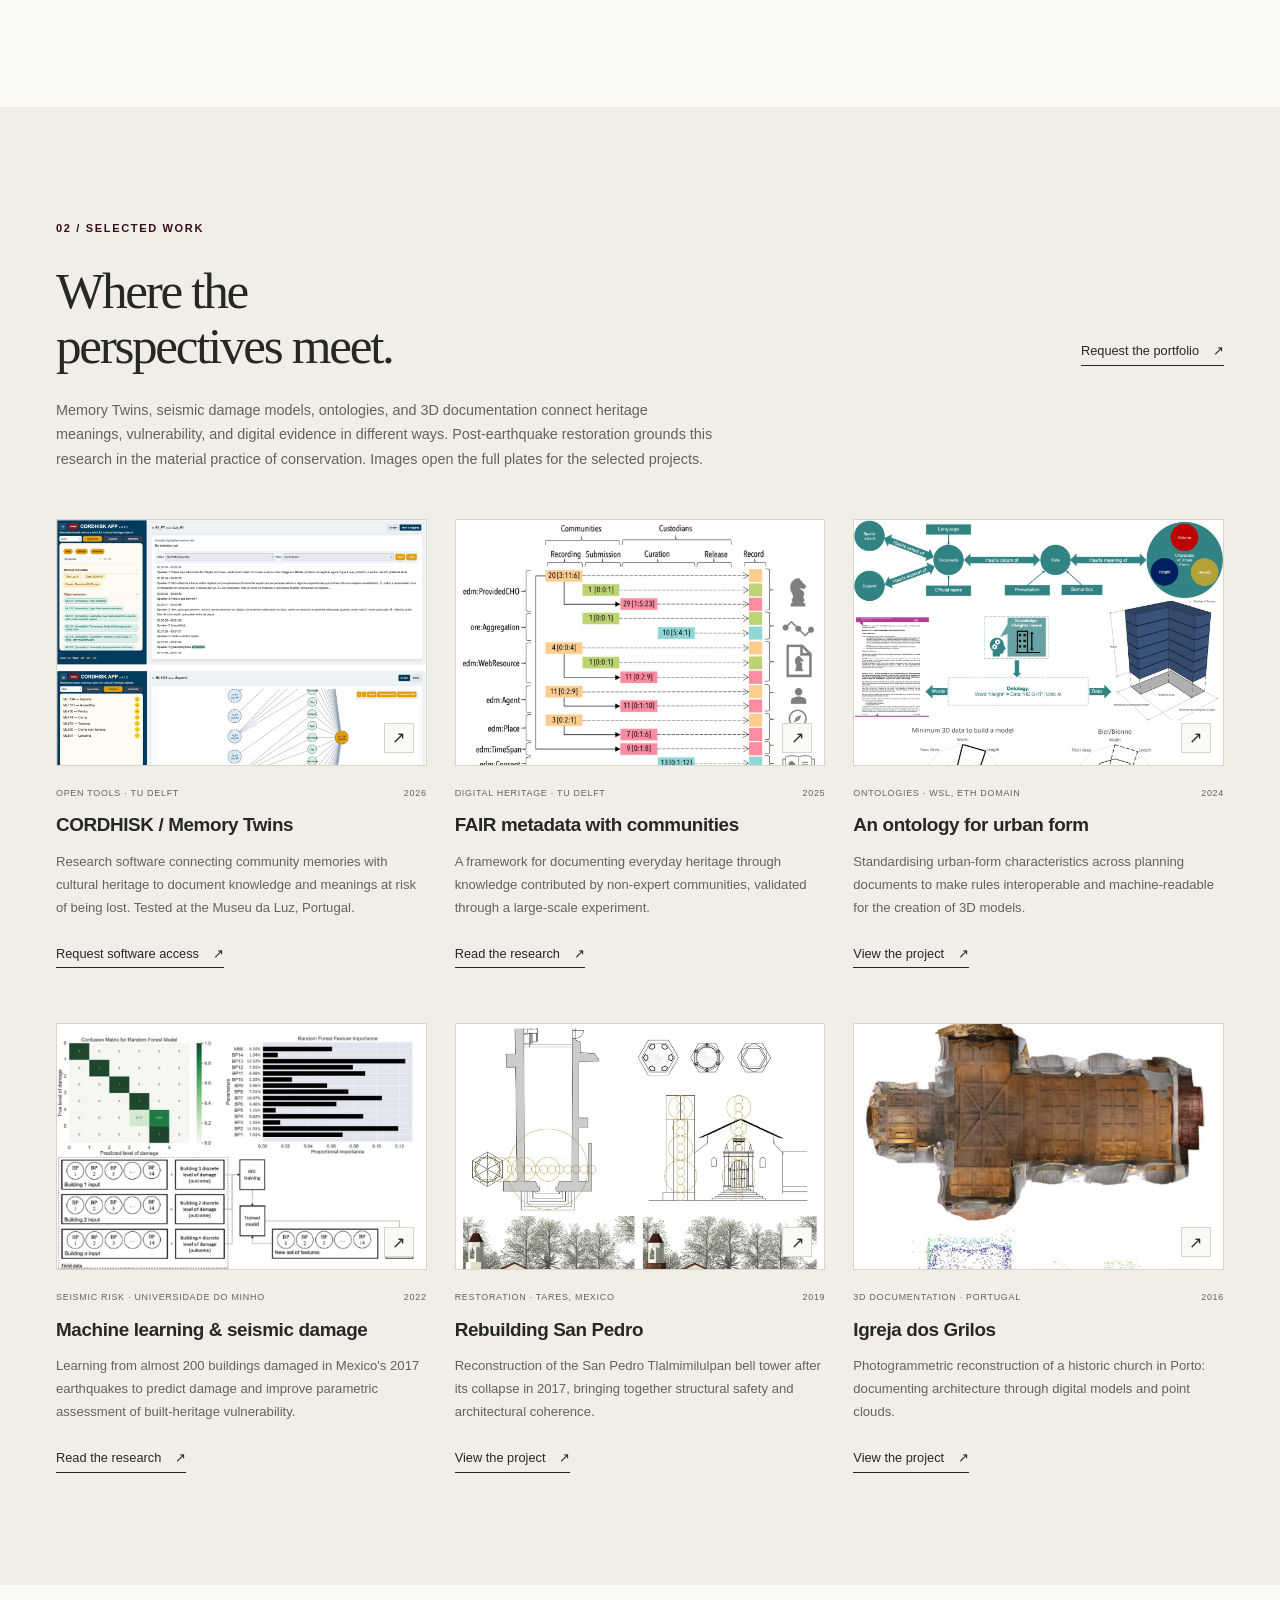
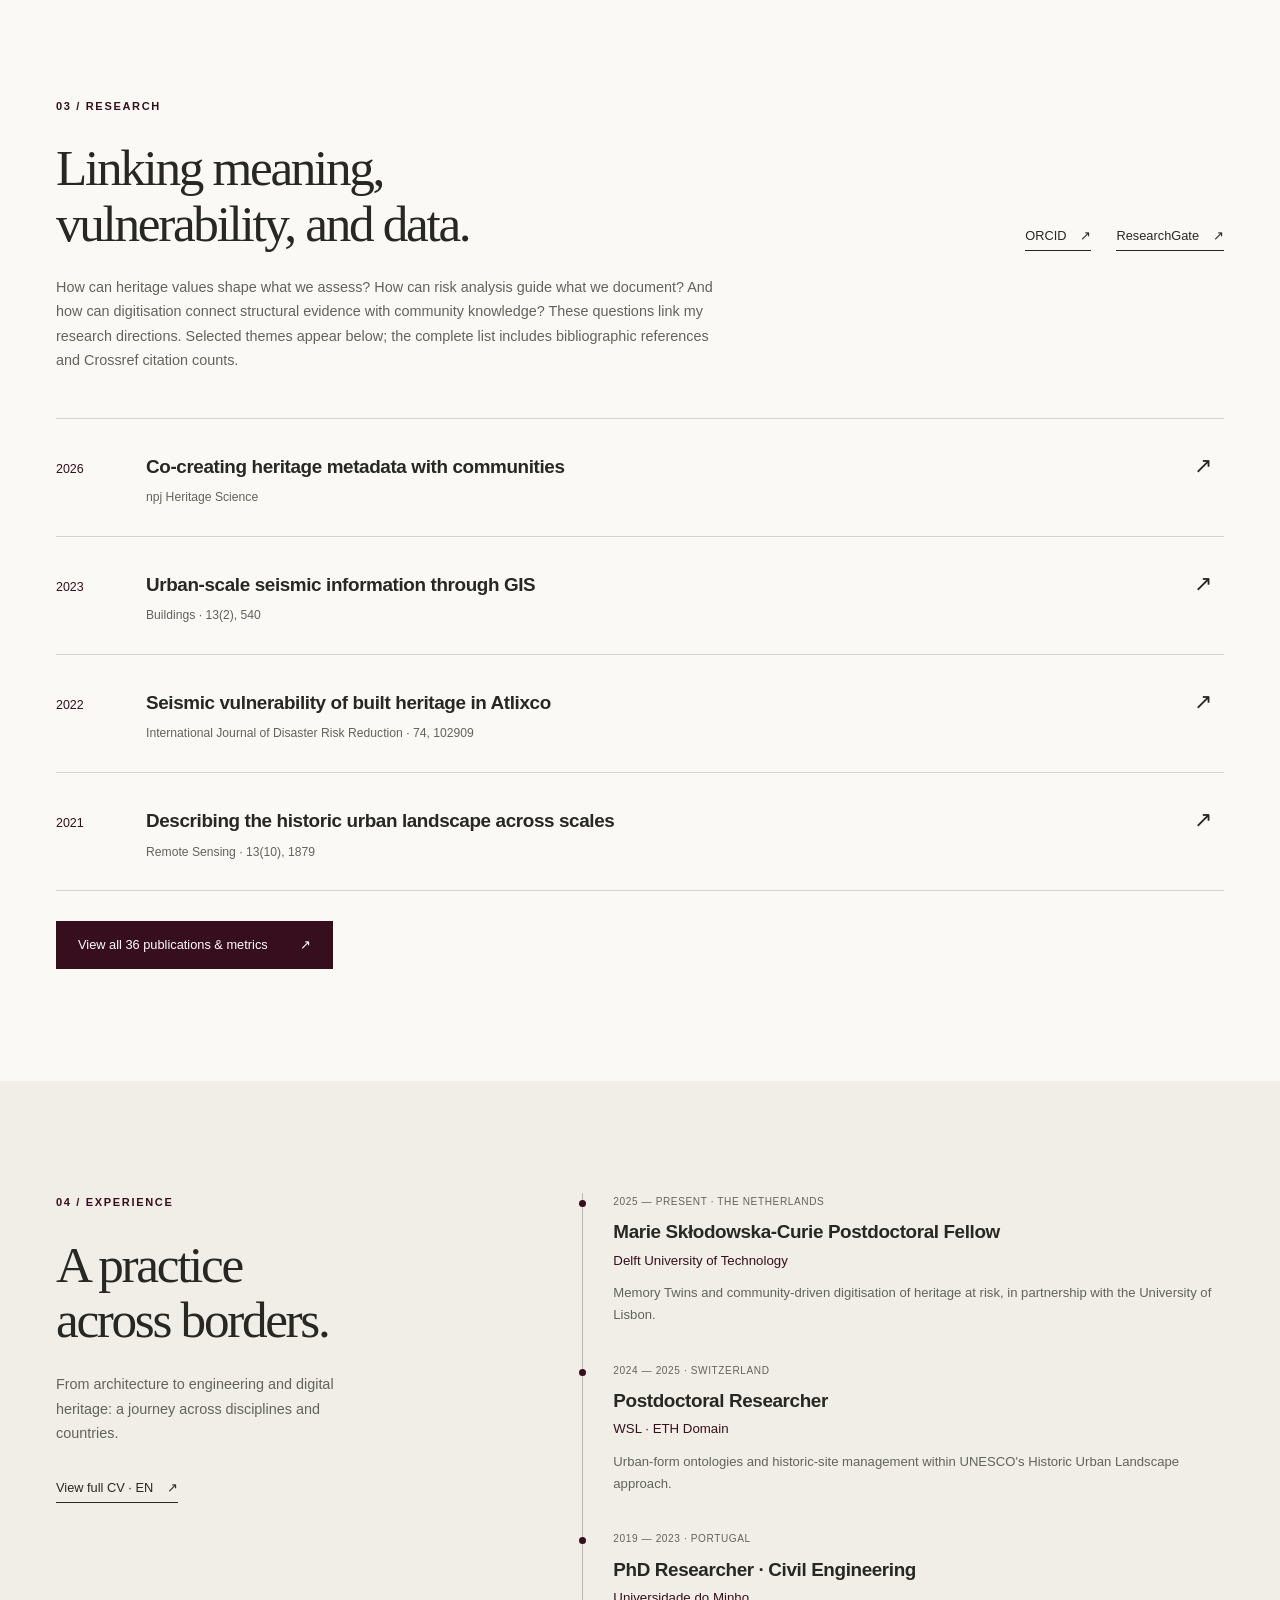
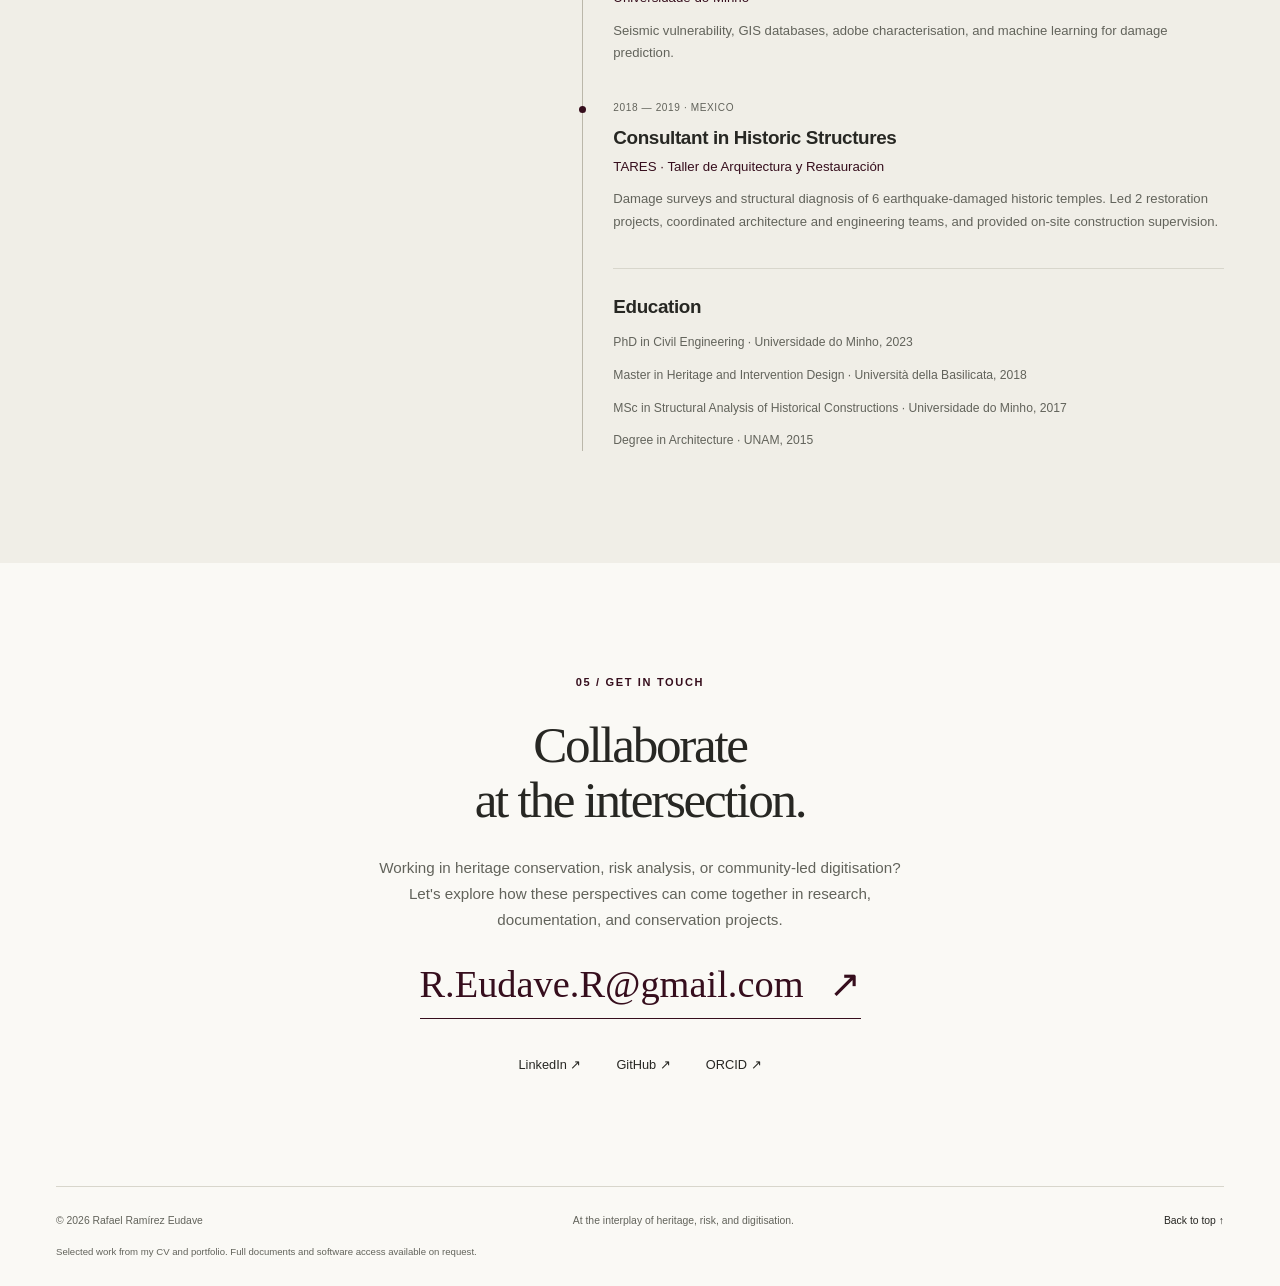
==== commit 432615c9: "Add CV page to personal website Co-authored-by: Copilot <223556219+Copilot@users.noreply.github.com>" ====
--- a/index.html
+++ b/index.html
@@ -28,6 +28,7 @@
       <a href="#about" data-es="Perfil">About</a>
       <a href="#work" data-es="Proyectos">Work</a>
       <a href="#research" data-es="Investigación">Research</a>
+      <a href="cv.html" data-local-page data-es="CV">CV</a>
       <a href="#contact" data-es="Contacto">Contact</a>
     </nav>
     <div class="language-switch" role="group" aria-label="Language" data-es-aria="Idioma">
@@ -144,7 +145,7 @@
 
     <section class="experience-section section-space" id="experience" aria-labelledby="experience-title">
       <div class="section-wrap experience">
-        <div><p class="eyebrow" data-es="04 / Trayectoria">04 / Experience</p><h2 id="experience-title" data-es="Una práctica<br>sin fronteras." data-translation-html>A practice<br>across borders.</h2><p data-es="De la arquitectura a la ingeniería y al patrimonio digital: una trayectoria entre disciplinas y países.">From architecture to engineering and digital heritage: a journey across disciplines and countries.</p><a class="text-link" href="mailto:R.Eudave.R@gmail.com?subject=CV%20and%20portfolio%20request"><span data-es="Solicitar CV y portafolio · EN / ES">Request CV &amp; portfolio · EN / ES</span><span aria-hidden="true">↗</span></a></div>
+        <div><p class="eyebrow" data-es="04 / Trayectoria">04 / Experience</p><h2 id="experience-title" data-es="Una práctica<br>sin fronteras." data-translation-html>A practice<br>across borders.</h2><p data-es="De la arquitectura a la ingeniería y al patrimonio digital: una trayectoria entre disciplinas y países.">From architecture to engineering and digital heritage: a journey across disciplines and countries.</p><a class="text-link" href="cv.html" data-local-page><span data-es="Consultar CV completo · EN">View full CV · EN</span><span aria-hidden="true">↗</span></a></div>
         <div class="timeline">
           <article><p class="timeline-date" data-es="2025 — Actualidad · Países Bajos">2025 — Present · the Netherlands</p><h3 data-es="Investigador posdoctoral Marie Skłodowska-Curie">Marie Skłodowska-Curie Postdoctoral Fellow</h3><p class="institution">Delft University of Technology</p><p data-es="Gemelos de memoria y digitalización del patrimonio en riesgo con comunidades, en colaboración con la Universidade de Lisboa.">Memory Twins and community-driven digitisation of heritage at risk, in partnership with the University of Lisbon.</p></article>
           <article><p class="timeline-date" data-es="2024 — 2025 · Suiza">2024 — 2025 · Switzerland</p><h3 data-es="Investigador posdoctoral">Postdoctoral Researcher</h3><p class="institution">WSL · ETH Domain</p><p data-es="Ontologías de la forma urbana y gestión de sitios históricos en el marco del Paisaje Urbano Histórico de la UNESCO.">Urban-form ontologies and historic-site management within UNESCO's Historic Urban Landscape approach.</p></article>
--- a/styles.css
+++ b/styles.css
@@ -83,6 +83,39 @@
 .research-row p { font-size: .76rem; margin-top: 7px; }
 .row-arrow { font-size: 1.4rem; }
 .publication-cta { margin-top: 30px; }
+.cv-page { max-width: 1000px; }
+.cv-intro { padding-bottom: 55px; border-bottom: 1px solid var(--line); }
+.cv-intro h1 { font-size: clamp(2.7rem, 6vw, 5rem); }
+.cv-subtitle { margin-top: 18px; color: var(--wine); font: italic 1.2rem/1.5 var(--serif); }
+.cv-summary { max-width: 790px; margin-top: 25px; font-size: .95rem; line-height: 1.8; }
+.cv-contact { display: flex; flex-wrap: wrap; gap: 12px 24px; margin-top: 24px; font-size: .8rem; }
+.cv-contact a { color: var(--wine); }
+.cv-print { margin-top: 26px; border: 0; cursor: pointer; font: inherit; }
+.cv-toc { display: flex; flex-wrap: wrap; gap: 12px 22px; padding: 24px 0; border-bottom: 1px solid var(--line); font-size: .75rem; }
+.cv-toc a { text-decoration-color: var(--line); text-underline-offset: 4px; }
+.cv-section, .cv-publications { padding-top: 70px; scroll-margin-top: 24px; }
+.cv-section > h2, .cv-publications > h2 { font-size: clamp(2.1rem, 4vw, 3.2rem); }
+.cv-list { margin-top: 24px; border-top: 1px solid var(--line); }
+.cv-entry { padding: 20px 0; border-bottom: 1px solid var(--line); break-inside: avoid; }
+.cv-entry-heading { display: flex; justify-content: space-between; gap: 20px; align-items: baseline; }
+.cv-entry-heading h3 { max-width: 760px; }
+.cv-entry-heading time { color: var(--wine); font-size: .72rem; white-space: nowrap; }
+.cv-entry p { max-width: 840px; font-size: .82rem; line-height: 1.75; margin-top: 8px; }
+.cv-entry .cv-institution { color: var(--wine); font-size: .78rem; margin-top: 3px; }
+.cv-subheading { margin-top: 32px; }
+.cv-bullets { padding-left: 1.2rem; margin: 24px 0 0; }
+.cv-bullets li { padding: 0 0 15px 8px; color: var(--muted); font-size: .84rem; line-height: 1.75; }
+.cv-bullets strong, .cv-skills dt { color: var(--ink); font-weight: 600; }
+.cv-skills { margin-top: 25px; border-top: 1px solid var(--line); }
+.cv-skills > div { display: grid; grid-template-columns: minmax(150px, .3fr) 1fr; gap: 24px; padding: 15px 0; border-bottom: 1px solid var(--line); }
+.cv-skills dt { font-size: .8rem; }
+.cv-skills dd { margin: 0; color: var(--muted); font-size: .82rem; }
+.language-list { display: grid; grid-template-columns: repeat(3, 1fr); gap: 10px; padding: 0; margin: 24px 0 0; list-style: none; }
+.language-list li { display: flex; justify-content: space-between; gap: 10px; padding: 12px; background: var(--panel); font-size: .78rem; }
+.language-list li span { color: var(--muted); }
+.cv-publications { margin-top: 70px; padding: 35px; background: var(--panel); }
+.cv-publications p:not(.eyebrow) { max-width: 720px; margin: 18px 0 25px; font-size: .88rem; }
+.cv-publications .button { color: white; }
 .publication-navigation { display: flex; flex-wrap: wrap; gap: 15px 28px; margin-block: 30px; font-size: .85rem; }
 .metrics-note { padding: 24px; background: var(--panel); border-left: 2px solid var(--wine); }
 .metrics-note h2 { font: 550 1.1rem/1.4 var(--sans); letter-spacing: 0; }
@@ -170,13 +203,18 @@
   .hero-actions { gap: 18px; }
   .button { gap: 18px; padding-inline: 18px; }
   .contact-links { gap: 25px; }
+  .cv-entry-heading { display: block; }
+  .cv-entry-heading time { display: block; margin-top: 4px; }
+  .cv-skills > div { grid-template-columns: 1fr; gap: 3px; }
+  .language-list { grid-template-columns: repeat(2, 1fr); }
+  .cv-publications { padding: 24px; }
 }
 @media (prefers-reduced-motion: reduce) {
   html { scroll-behavior: auto; }
   .project-image img { transition: none; }
 }
 @media print {
-  .site-header, .hero-actions, .language-switch, .discipline-strip, .project-image, .hero-visual, .contact-links { display: none; }
+  .site-header, .hero-actions, .language-switch, .discipline-strip, .project-image, .hero-visual, .contact-links, .cv-toc, .cv-print { display: none; }
   .section-wrap { width: 100%; }
   .section-space, .hero { padding-block: 25px; }
   .hero, .about, .experience { display: block; }
@@ -184,4 +222,9 @@
   body { font-size: 11pt; background: white; }
   h1, h2 { font-size: 28pt; }
   article, .research-row { break-inside: avoid; }
-}
+  .cv-page { max-width: none; }
+  .cv-section, .cv-publications { padding-top: 22px; }
+  .cv-entry { padding-block: 10px; }
+  .cv-entry p, .cv-bullets li, .cv-skills dd { color: #333; }
+  .cv-publications { background: white; border: 1px solid var(--line); }
+}
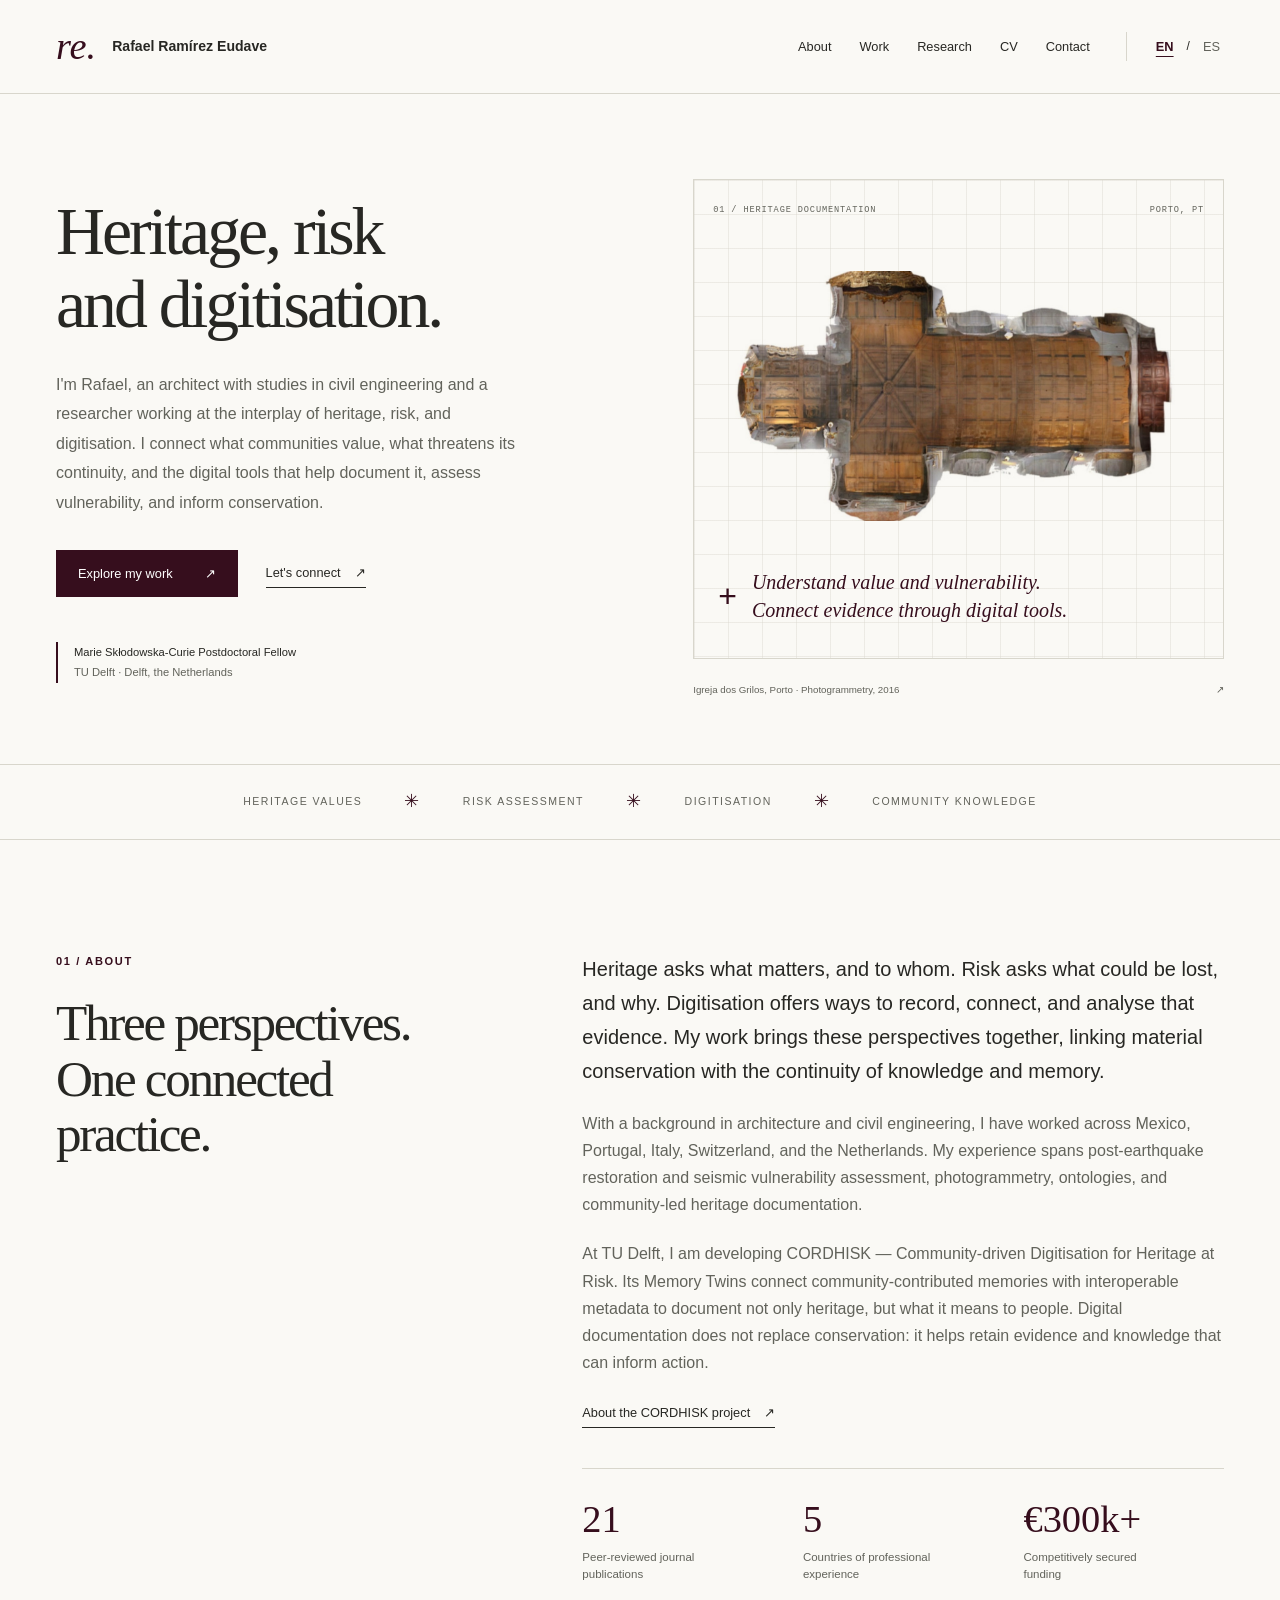
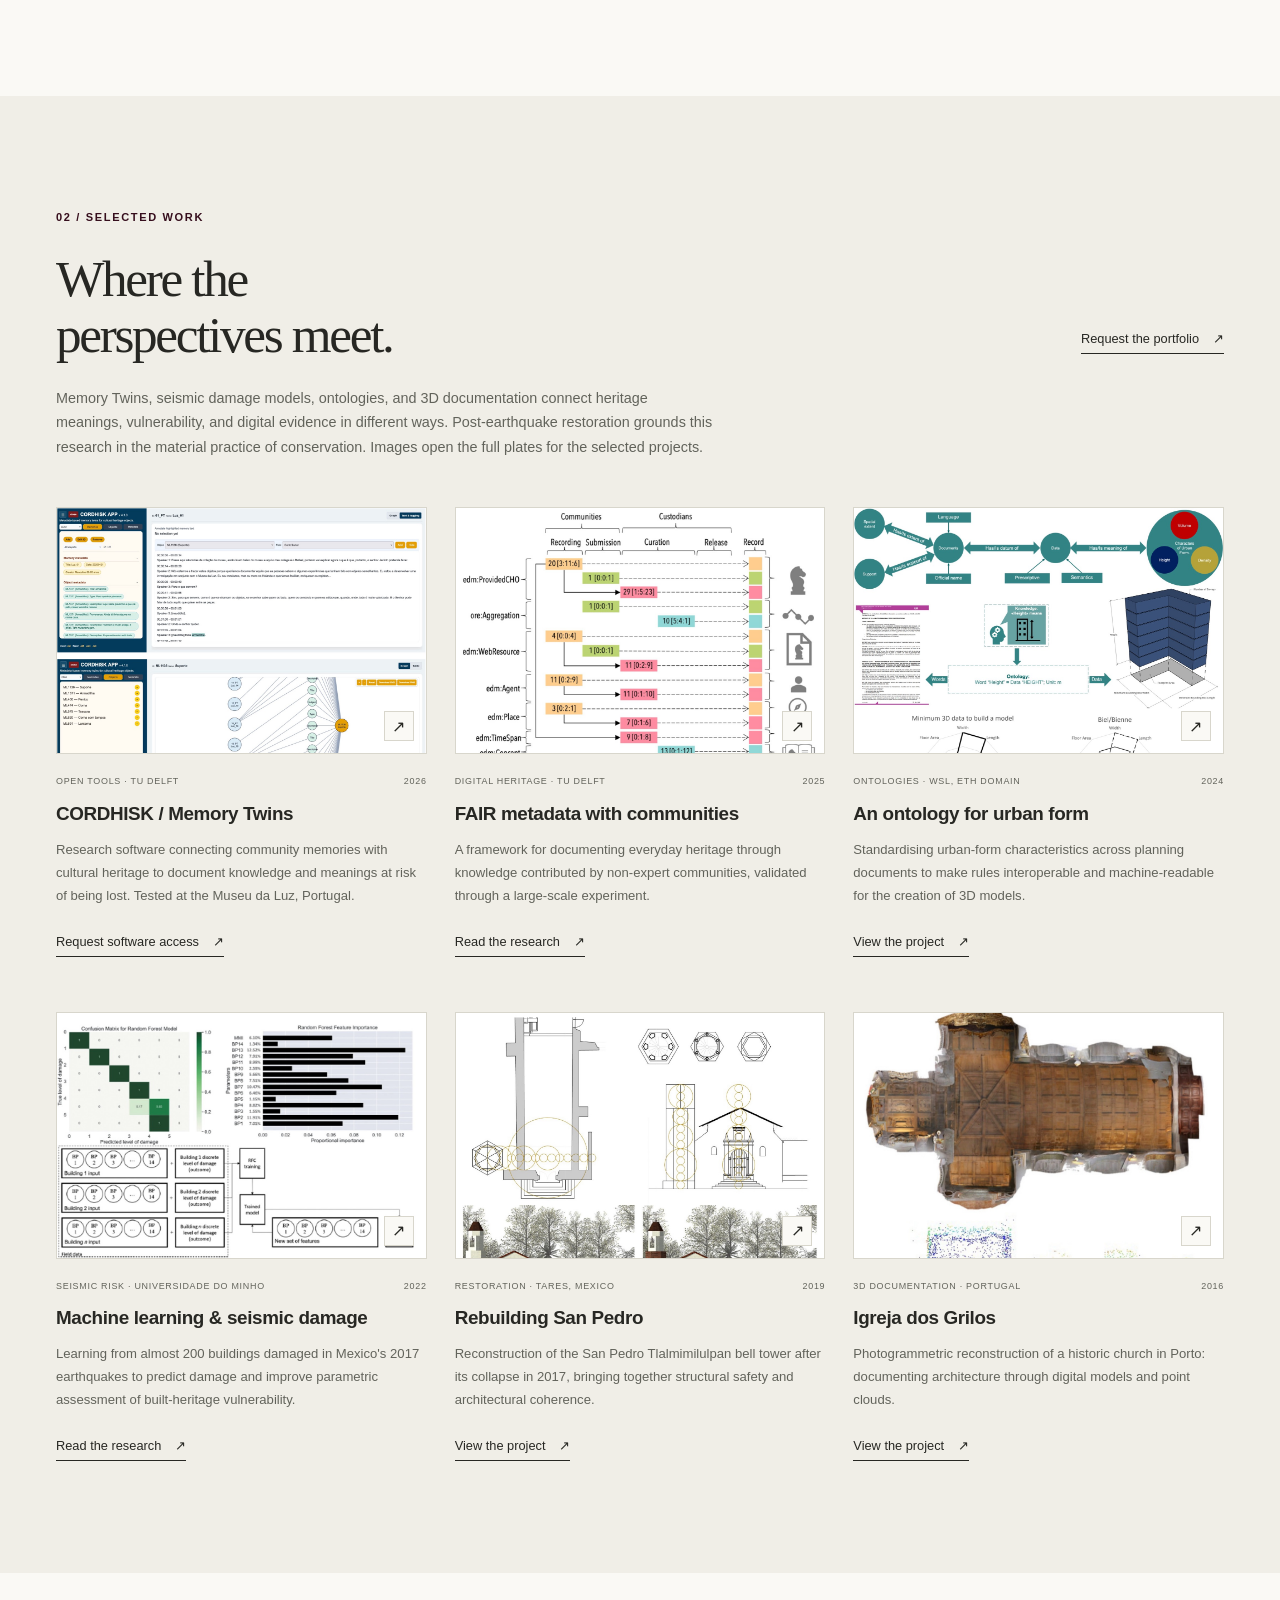
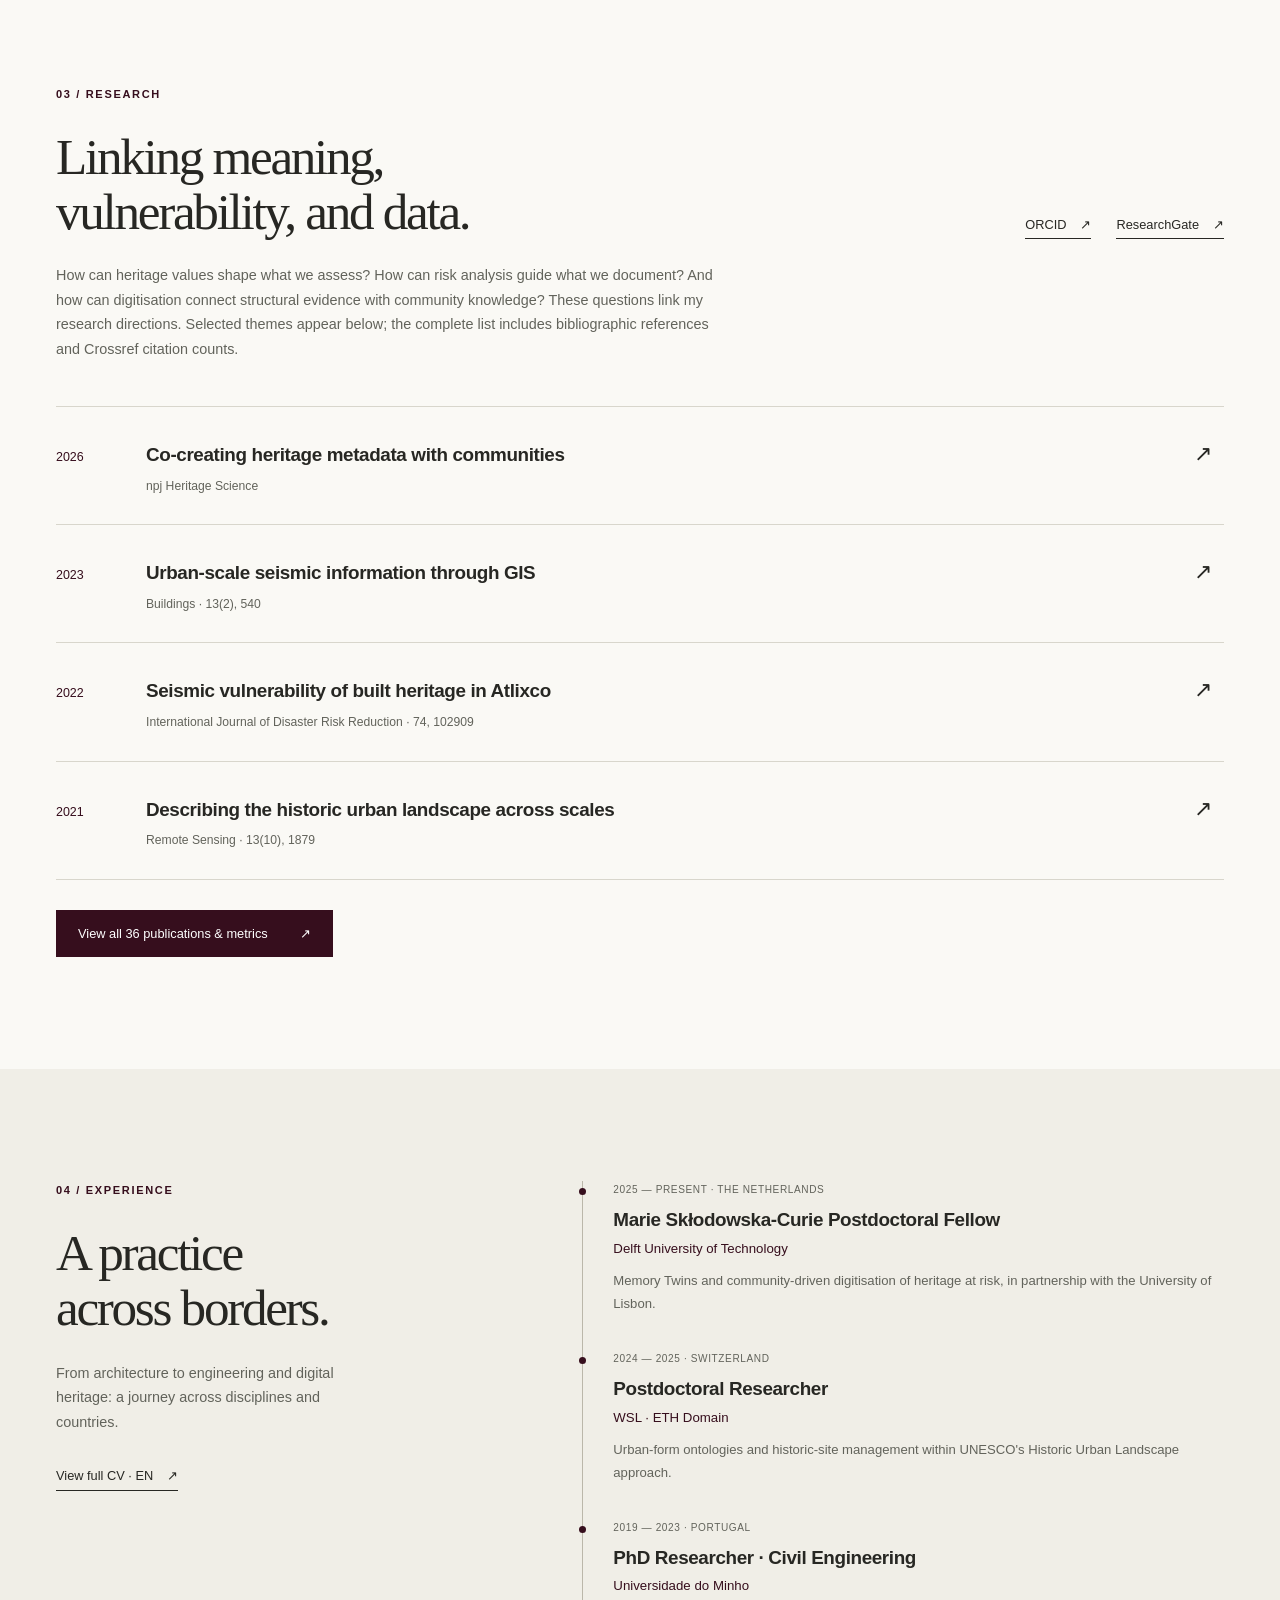
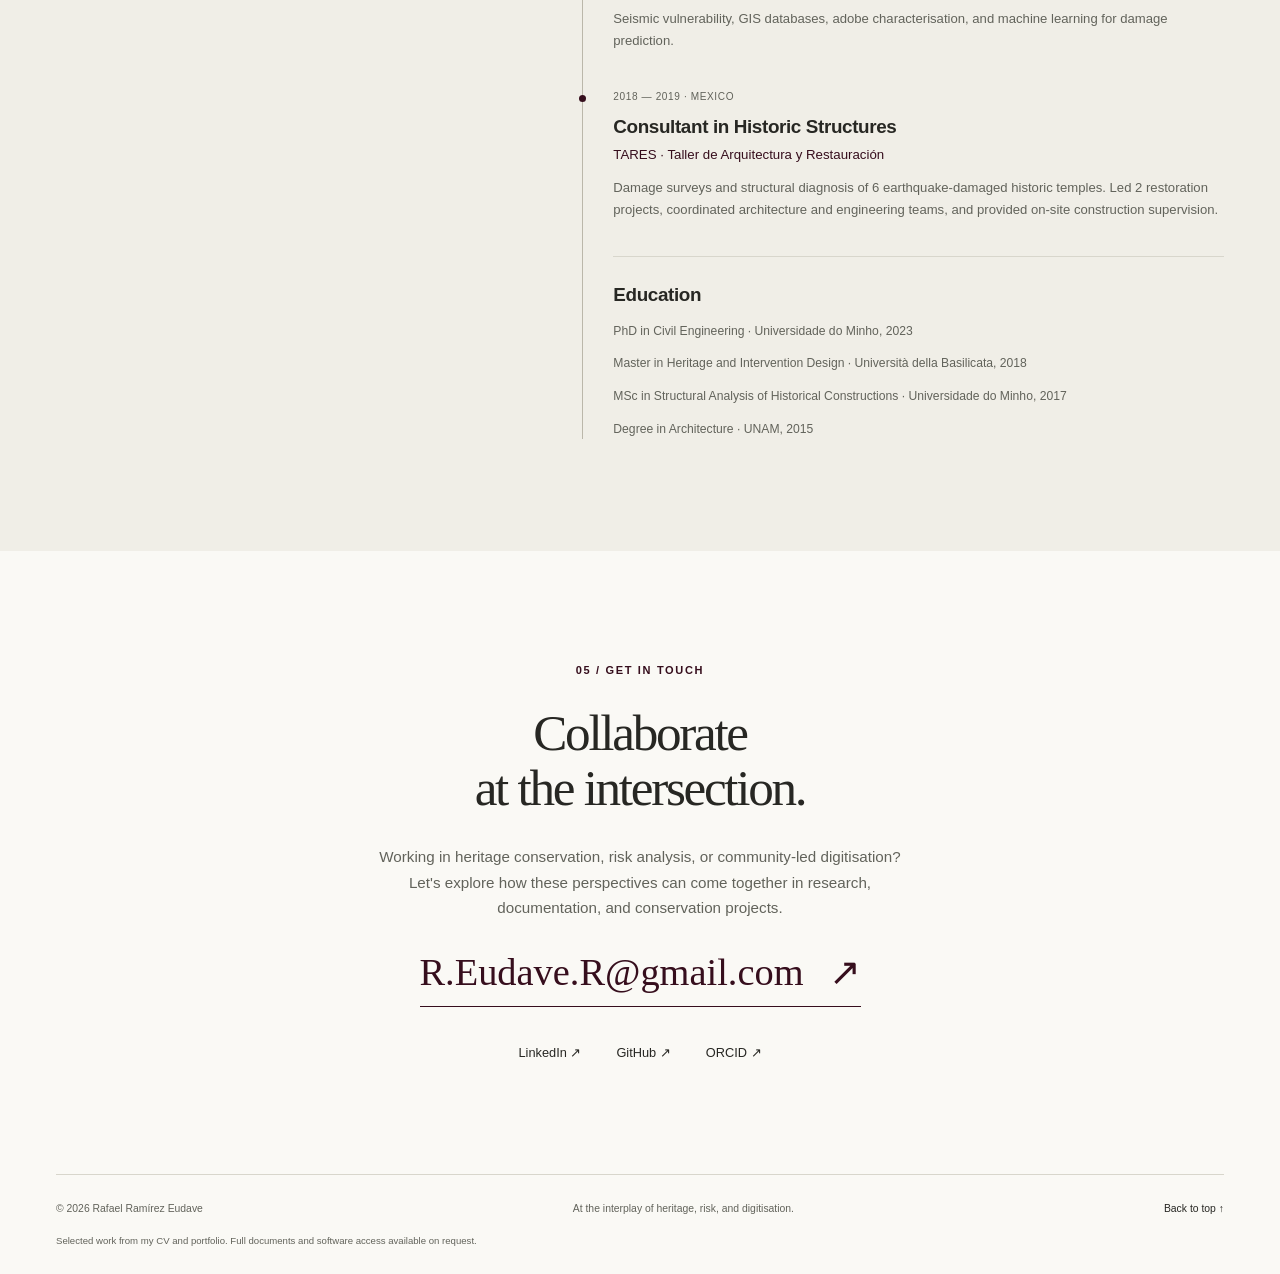
==== commit 7db14560: "Remove duplicate hero eyebrow Co-authored-by: Copilot <223556219+Copilot@users.noreply.github.com>" ====
--- a/index.html
+++ b/index.html
@@ -41,7 +41,6 @@
   <main id="main">
     <section class="hero section-wrap" id="home" aria-labelledby="hero-title">
       <div class="hero-copy">
-        <p class="eyebrow"><span class="status-dot" aria-hidden="true"></span><span data-es="Patrimonio · Riesgo · Digitalización">Heritage · Risk · Digitisation</span></p>
         <h1 id="hero-title" data-es="Patrimonio, riesgo<br>y digitalización." data-translation-html>Heritage, risk<br>and digitisation.</h1>
         <p class="hero-description" data-es="Soy Rafael, arquitecto con estudios en ingeniería civil e investigador. Trabajo en la intersección entre patrimonio, riesgo y digitalización: conecto lo que las comunidades valoran, lo que amenaza su continuidad y las herramientas digitales que permiten documentarlo, analizarlo y orientar su conservación.">I'm Rafael, an architect with studies in civil engineering and a researcher working at the interplay of heritage, risk, and digitisation. I connect what communities value, what threatens its continuity, and the digital tools that help document it, assess vulnerability, and inform conservation.</p>
         <div class="hero-actions">
